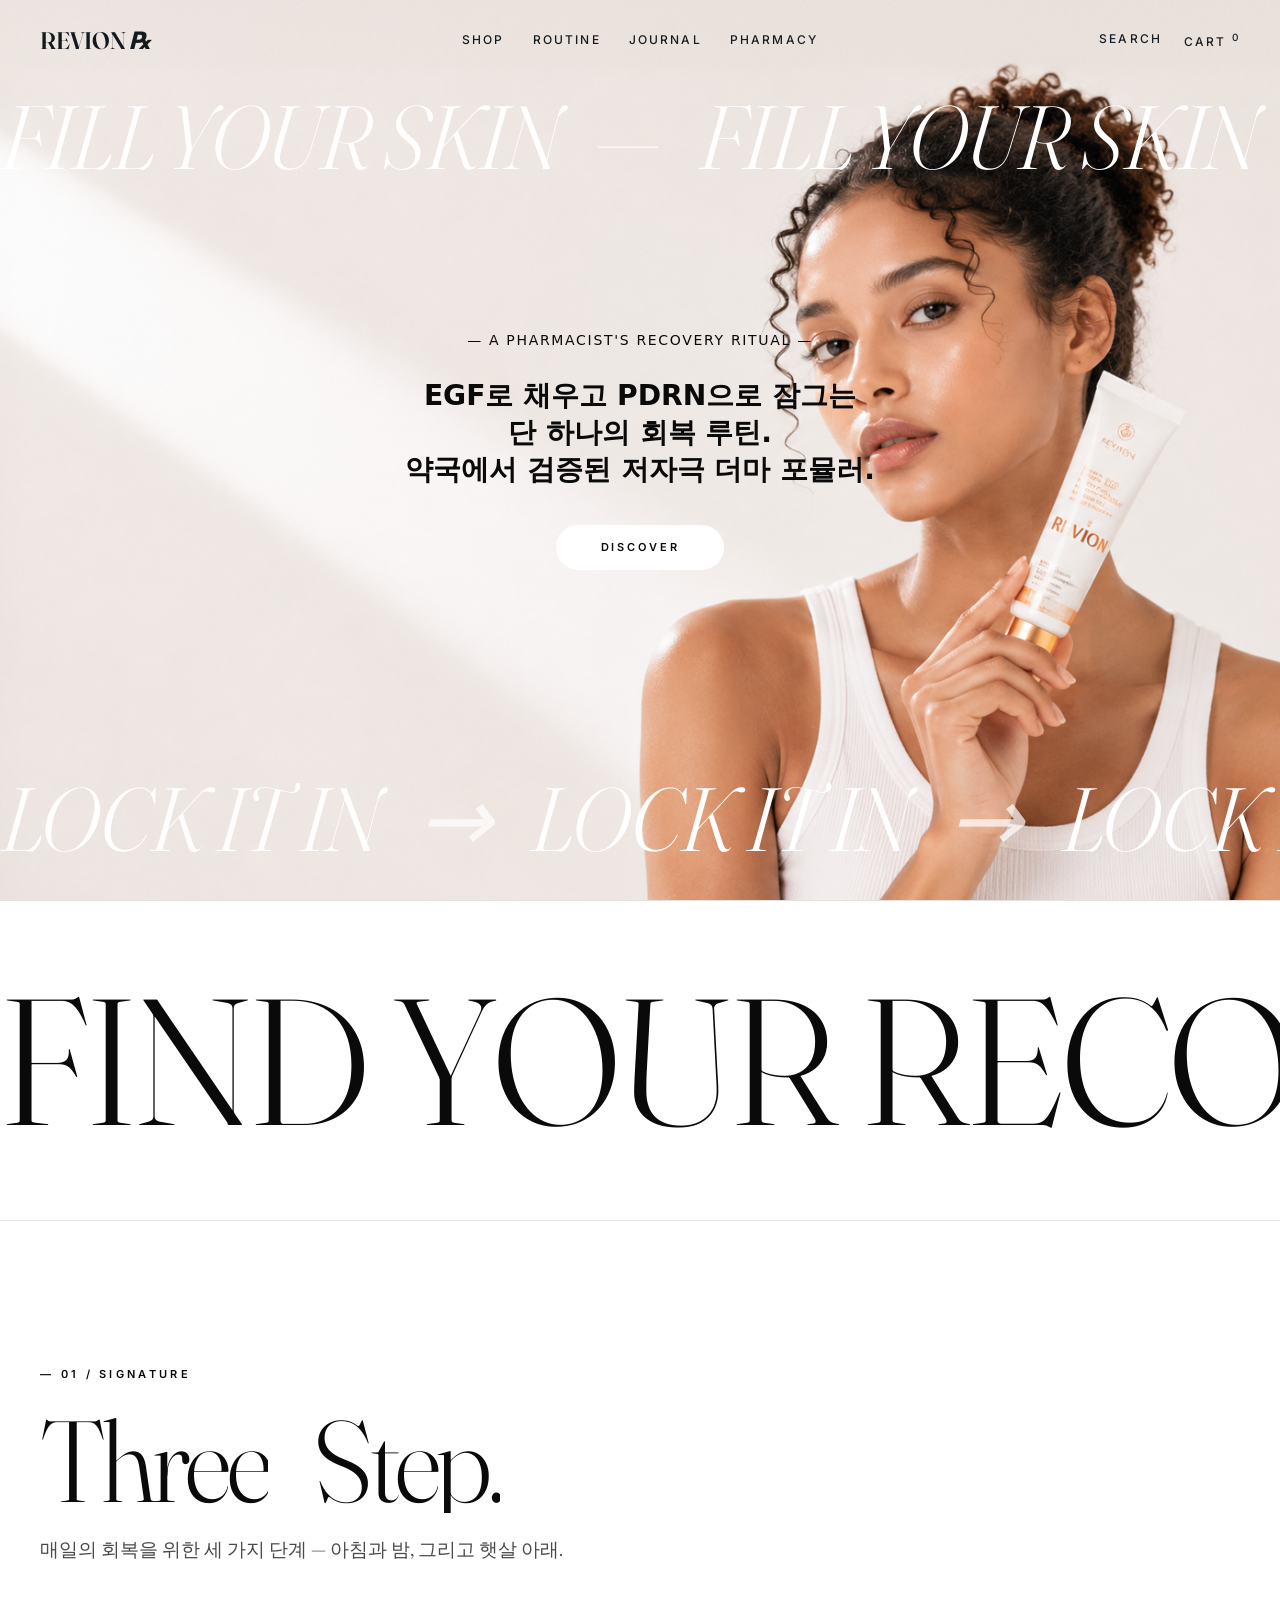
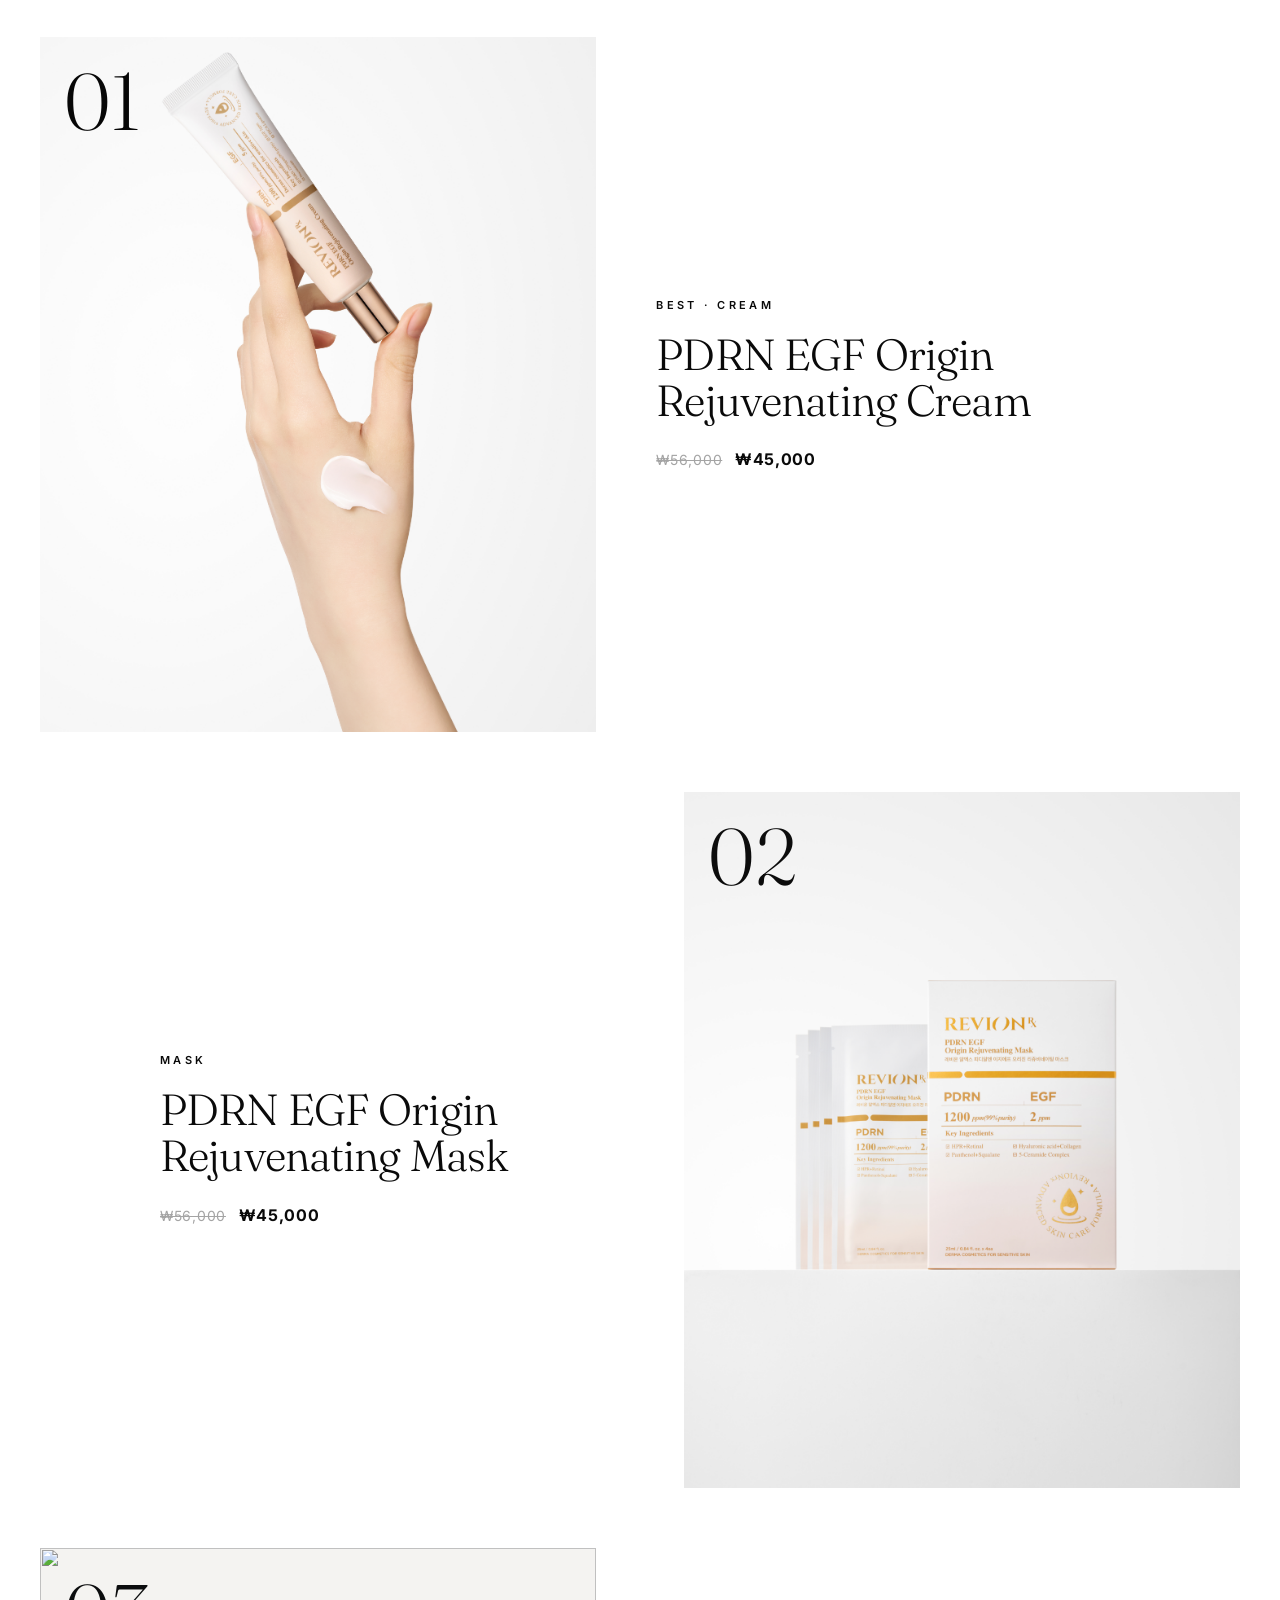
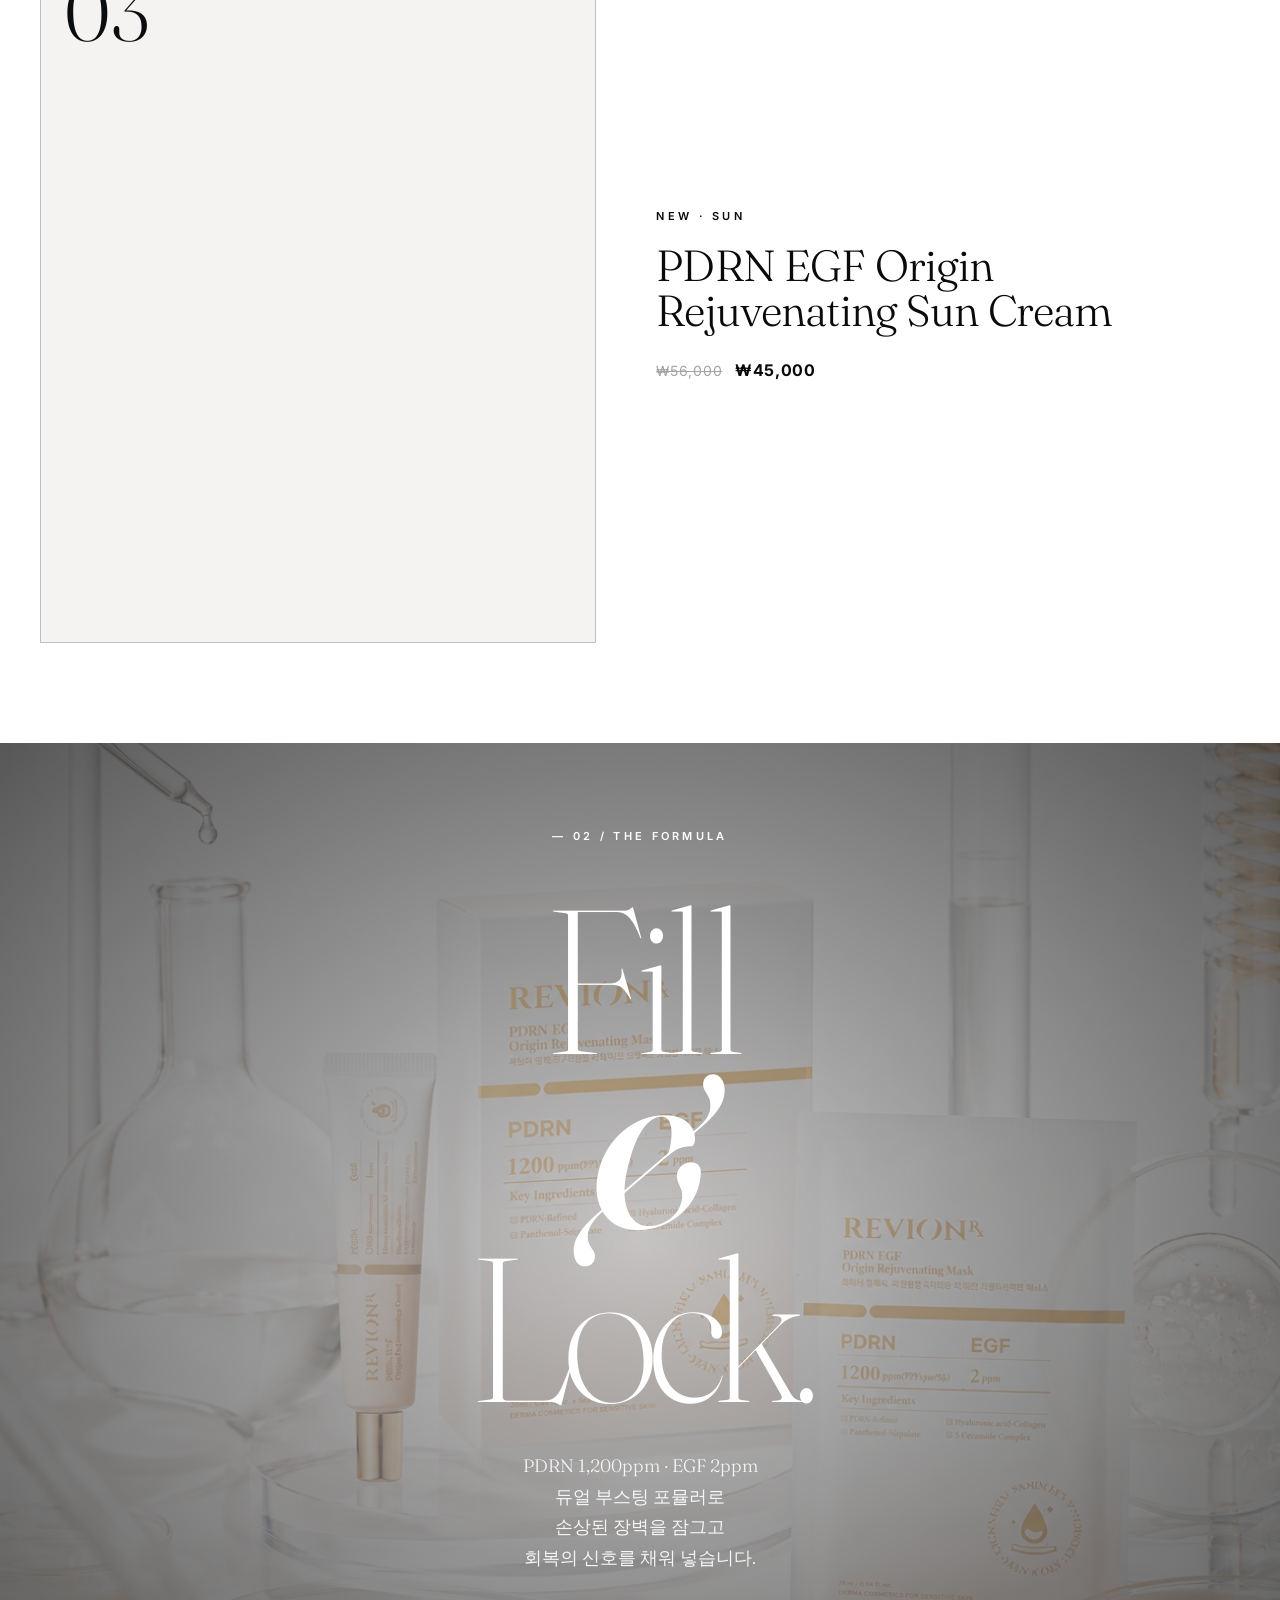
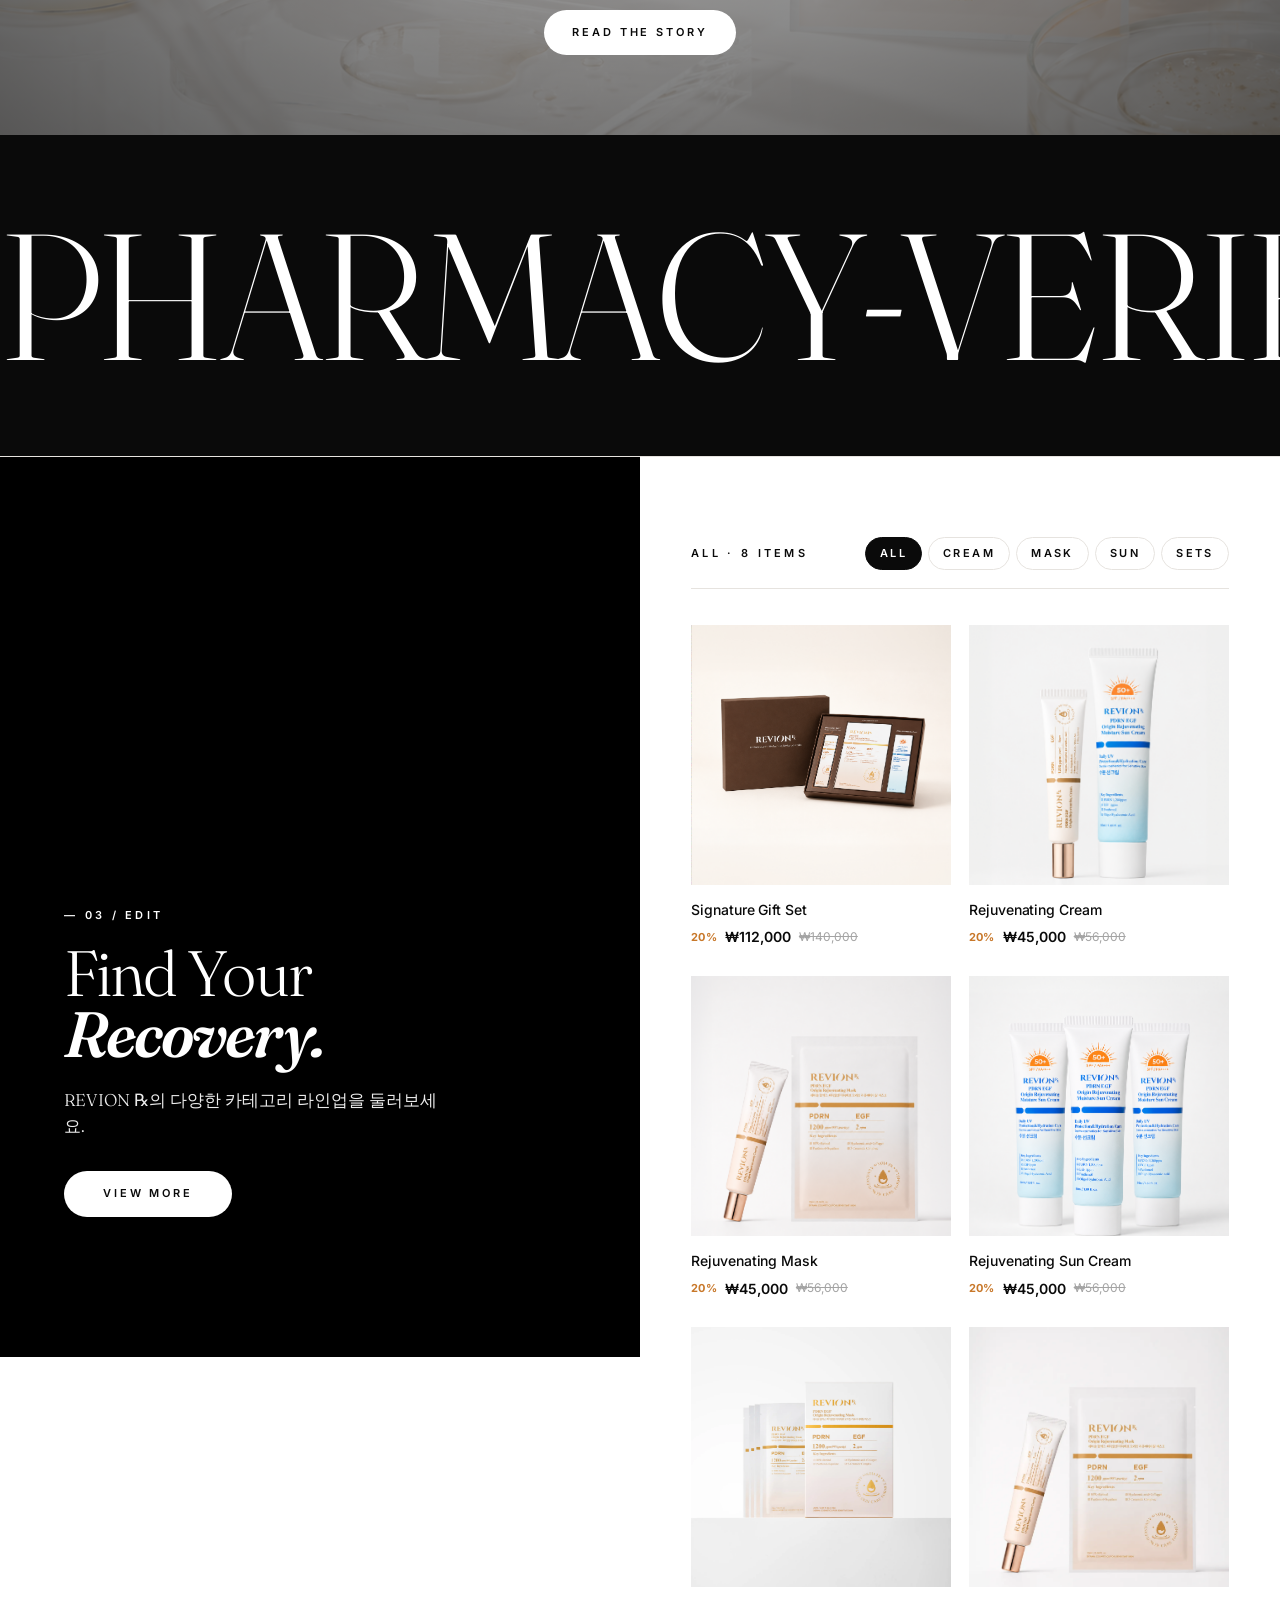
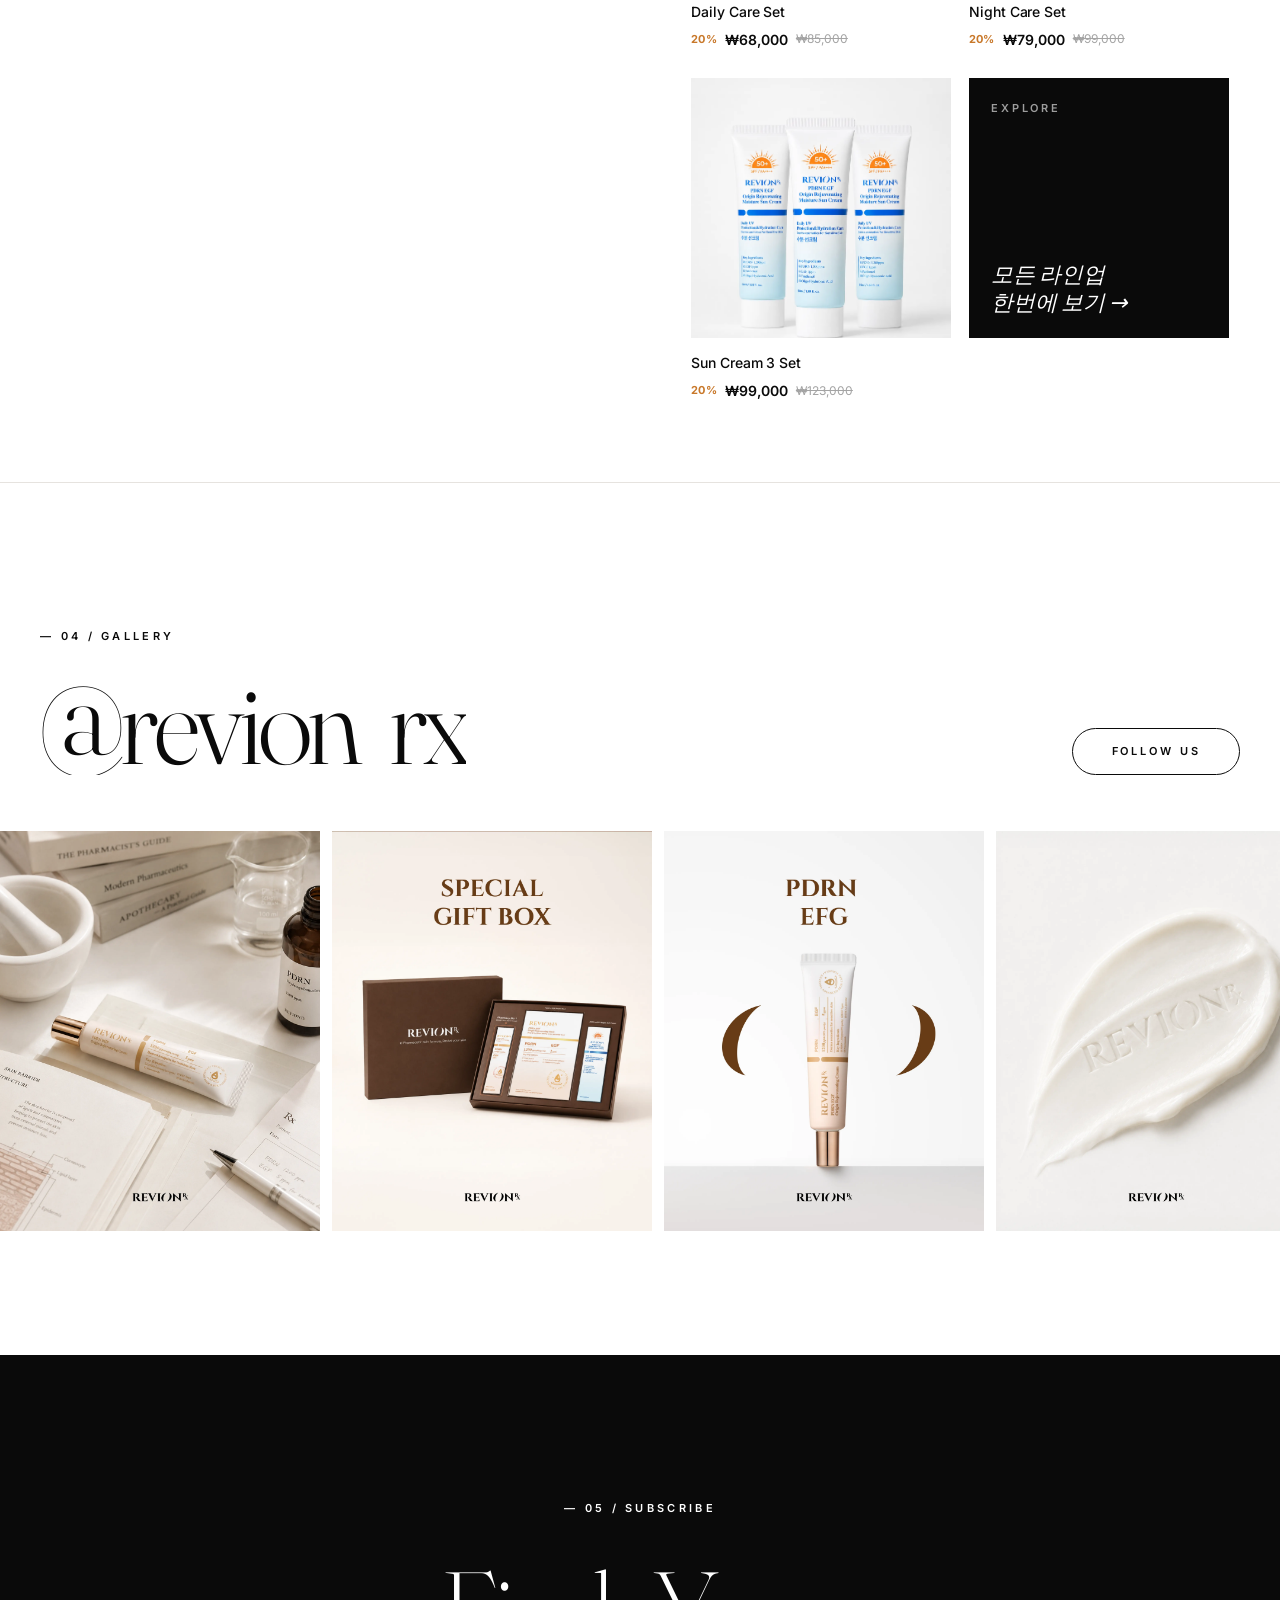
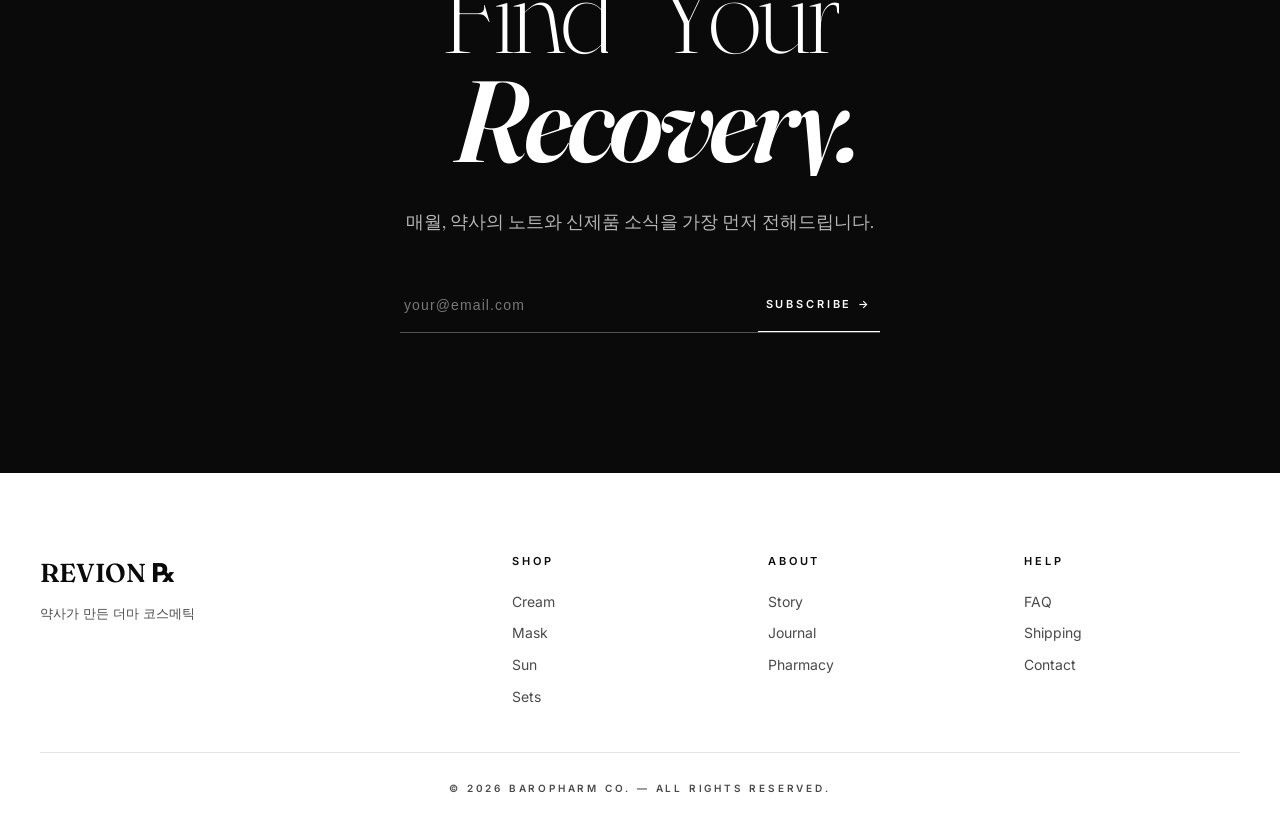
==== index.html @ d2ab9951 "Replace landing with cinematic REVION ℞ redesign Swap the previous flowlab-style index.html for the " ====
<!doctype html>
<html lang="ko">
<head>
<meta charset="utf-8" />
<meta name="viewport" content="width=device-width, initial-scale=1" />
<title>REVION ℞ — Find Your Recovery</title>
<link rel="preconnect" href="https://fonts.googleapis.com">
<link rel="preconnect" href="https://fonts.gstatic.com" crossorigin>
<link href="https://fonts.googleapis.com/css2?family=Fraunces:ital,opsz,wght@0,9..144,300;0,9..144,400;0,9..144,600;0,9..144,800;1,9..144,400&family=Inter:wght@300;400;500;600;700&display=swap" rel="stylesheet">
<link rel="stylesheet" href="styles.css">
</head>
<body>

<!-- ===== Header ===== -->
<header class="nav" data-reveal>
  <a href="#" class="brand">REVION <span class="brand__rx">℞</span></a>
  <nav class="nav__links">
    <a href="#">SHOP</a>
    <a href="#">ROUTINE</a>
    <a href="#">JOURNAL</a>
    <a href="#">PHARMACY</a>
  </nav>
  <div class="nav__util">
    <a href="#">SEARCH</a>
    <a href="#">CART <sup>0</sup></a>
  </div>
</header>

<!-- ===== HERO — full-bleed cinematic ===== -->
<section class="hero">
  <!-- top marquee -->
  <div class="marquee marquee--top" aria-hidden="true">
    <div class="marquee__track">
      <span>FILL YOUR SKIN</span><span class="dash">—</span>
      <span>FILL YOUR SKIN</span><span class="dash">—</span>
      <span>FILL YOUR SKIN</span><span class="dash">—</span>
      <span>FILL YOUR SKIN</span><span class="dash">—</span>
      <span>FILL YOUR SKIN</span><span class="dash">—</span>
      <span>FILL YOUR SKIN</span><span class="dash">—</span>
    </div>
  </div>

  <figure class="hero__bg">
    <img src="images/hero-main.webp" alt="">
    <div class="hero__veil"></div>
  </figure>

  <div class="hero__center" data-reveal>
    <p class="hero__eyebrow">— A PHARMACIST'S RECOVERY RITUAL —</p>
    <p class="hero__lede">
      EGF로 채우고 PDRN으로 잠그는<br>
      단 하나의 회복 루틴.<br>
      약국에서 검증된 저자극 더마 포뮬러.
    </p>
    <a href="#chapter1" class="pill">DISCOVER</a>
  </div>

  <!-- bottom marquee -->
  <div class="marquee marquee--bottom" aria-hidden="true">
    <div class="marquee__track marquee__track--reverse">
      <span>LOCK IT IN</span><span class="dash">→</span>
      <span>LOCK IT IN</span><span class="dash">→</span>
      <span>LOCK IT IN</span><span class="dash">→</span>
      <span>LOCK IT IN</span><span class="dash">→</span>
      <span>LOCK IT IN</span><span class="dash">→</span>
      <span>LOCK IT IN</span><span class="dash">→</span>
    </div>
  </div>
</section>

<!-- ===== Section divider — giant horizontal marquee ===== -->
<section class="divider">
  <div class="marquee__track marquee__track--huge">
    <span>FIND YOUR RECOVERY</span><span class="star">✦</span>
    <span>FIND YOUR RECOVERY</span><span class="star">✦</span>
    <span>FIND YOUR RECOVERY</span><span class="star">✦</span>
    <span>FIND YOUR RECOVERY</span><span class="star">✦</span>
  </div>
</section>

<!-- ===== CH.01 — Three-step cinematic ===== -->
<section class="chapter" id="chapter1">
  <header class="chapter__head" data-reveal>
    <span class="chapter__no">— 01 / SIGNATURE</span>
    <h2 class="chapter__title">
      <span class="word">Three</span>
      <span class="word">Step.</span>
    </h2>
    <p class="chapter__sub">매일의 회복을 위한 세 가지 단계 — 아침과 밤, 그리고 햇살 아래.</p>
  </header>

  <div class="steps">
    <article class="step" data-reveal>
      <div class="step__img">
        <img src="images/product-cream-1.webp" alt="">
        <span class="step__no">01</span>
      </div>
      <div class="step__meta">
        <span class="step__tag">BEST · CREAM</span>
        <h3>PDRN EGF Origin<br>Rejuvenating Cream</h3>
        <p class="step__price"><s>₩56,000</s> <b>₩45,000</b></p>
      </div>
    </article>

    <article class="step step--offset" data-reveal>
      <div class="step__img">
        <img src="images/product-mask-1.webp" alt="">
        <span class="step__no">02</span>
      </div>
      <div class="step__meta">
        <span class="step__tag">MASK</span>
        <h3>PDRN EGF Origin<br>Rejuvenating Mask</h3>
        <p class="step__price"><s>₩56,000</s> <b>₩45,000</b></p>
      </div>
    </article>

    <article class="step" data-reveal>
      <div class="step__img">
        <img src="images/product-suncream-1.webp" alt="">
        <span class="step__no">03</span>
      </div>
      <div class="step__meta">
        <span class="step__tag">NEW · SUN</span>
        <h3>PDRN EGF Origin<br>Rejuvenating Sun Cream</h3>
        <p class="step__price"><s>₩56,000</s> <b>₩45,000</b></p>
      </div>
    </article>
  </div>
</section>

<!-- ===== CH.02 — Pinned cinematic image with overlay copy ===== -->
<section class="cinema">
  <figure class="cinema__bg">
    <img src="images/cta-banner.webp" alt="">
    <div class="cinema__veil"></div>
  </figure>
  <div class="cinema__copy" data-reveal>
    <span class="chapter__no">— 02 / THE FORMULA</span>
    <h2 class="cinema__title">
      Fill<br>
      <em>&amp;</em><br>
      Lock<span class="dot">.</span>
    </h2>
    <p class="cinema__lede">
      PDRN 1,200ppm · EGF 2ppm<br>
      듀얼 부스팅 포뮬러로<br>
      손상된 장벽을 잠그고<br>
      회복의 신호를 채워 넣습니다.
    </p>
    <a href="#" class="pill pill--light">READ THE STORY</a>
  </div>
</section>

<!-- ===== Divider ===== -->
<section class="divider divider--alt">
  <div class="marquee__track marquee__track--huge marquee__track--reverse">
    <span>PHARMACY-VERIFIED</span><span class="star">✦</span>
    <span>PHARMACY-VERIFIED</span><span class="star">✦</span>
    <span>PHARMACY-VERIFIED</span><span class="star">✦</span>
    <span>PHARMACY-VERIFIED</span><span class="star">✦</span>
  </div>
</section>

<!-- ===== CH.03 — Sticky split: pinned media + scrolling feed ===== -->
<section class="split">
  <aside class="split__sticky">
    <div class="loop">
      <img class="loop__frame" src="images/split-hero.webp" alt="">
      <img class="loop__frame" src="images/split-hero.webp" alt="">
      <img class="loop__frame" src="images/split-hero.webp" alt="">
    </div>
    <div class="split__veil"></div>
    <div class="split__copy" data-reveal>
      <span class="chapter__no chapter__no--inv">— 03 / EDIT</span>
      <h2 class="split__title">
        Find Your<br>
        <em>Recovery.</em>
      </h2>
      <p class="split__sub">REVION ℞의 다양한 카테고리 라인업을 둘러보세요.</p>
      <a href="#" class="pill">VIEW MORE</a>
    </div>
  </aside>

  <div class="split__feed">
    <div class="split__feedhead" data-reveal>
      <span class="chapter__no">ALL · 8 ITEMS</span>
      <div class="split__chips">
        <button class="chip is-on">ALL</button>
        <button class="chip">CREAM</button>
        <button class="chip">MASK</button>
        <button class="chip">SUN</button>
        <button class="chip">SETS</button>
      </div>
    </div>

    <a href="#" class="fcard" data-reveal>
      <div class="fcard__img"><img src="images/giftset-main.webp" alt=""></div>
      <h3>Signature Gift Set</h3>
      <p><span class="badge">20%</span> <b>₩112,000</b> <s>₩140,000</s></p>
    </a>
    <a href="#" class="fcard" data-reveal>
      <div class="fcard__img"><img src="images/cream-flat.webp" alt=""></div>
      <h3>Rejuvenating Cream</h3>
      <p><span class="badge">20%</span> <b>₩45,000</b> <s>₩56,000</s></p>
    </a>
    <a href="#" class="fcard" data-reveal>
      <div class="fcard__img"><img src="images/mask-flat.webp" alt=""></div>
      <h3>Rejuvenating Mask</h3>
      <p><span class="badge">20%</span> <b>₩45,000</b> <s>₩56,000</s></p>
    </a>
    <a href="#" class="fcard" data-reveal>
      <div class="fcard__img"><img src="images/sun-flat.webp" alt=""></div>
      <h3>Rejuvenating Sun Cream</h3>
      <p><span class="badge">20%</span> <b>₩45,000</b> <s>₩56,000</s></p>
    </a>
    <a href="#" class="fcard" data-reveal>
      <div class="fcard__img"><img src="images/product-cream-2.webp" alt=""></div>
      <h3>Daily Care Set</h3>
      <p><span class="badge">20%</span> <b>₩68,000</b> <s>₩85,000</s></p>
    </a>
    <a href="#" class="fcard" data-reveal>
      <div class="fcard__img"><img src="images/product-mask-2.webp" alt=""></div>
      <h3>Night Care Set</h3>
      <p><span class="badge">20%</span> <b>₩79,000</b> <s>₩99,000</s></p>
    </a>
    <a href="#" class="fcard" data-reveal>
      <div class="fcard__img"><img src="images/product-suncream-2.webp" alt=""></div>
      <h3>Sun Cream 3 Set</h3>
      <p><span class="badge">20%</span> <b>₩99,000</b> <s>₩123,000</s></p>
    </a>
    <a href="#" class="fcard fcard--cta" data-reveal>
      <div class="fcard__poster">
        <span>EXPLORE</span>
        <h4>모든 라인업<br>한번에 보기 →</h4>
      </div>
    </a>
  </div>
</section>

<!-- ===== CH.04 — Horizontal-scroll gallery (Instagram) ===== -->
<section class="gallery">
  <header class="chapter__head chapter__head--row" data-reveal>
    <div>
      <span class="chapter__no">— 04 / GALLERY</span>
      <h2 class="chapter__title">
        <span class="word">@revion_rx</span>
      </h2>
    </div>
    <a href="#" class="pill pill--ghost">FOLLOW US</a>
  </header>

  <div class="hscroll">
    <a href="#"><img src="images/ig-1.webp" alt=""></a>
    <a href="#"><img src="images/ig-2.webp" alt=""></a>
    <a href="#"><img src="images/ig-3.webp" alt=""></a>
    <a href="#"><img src="images/ig-4.webp" alt=""></a>
    <a href="#"><img src="images/ig-5.webp" alt=""></a>
    <a href="#"><img src="images/ig-6.webp" alt=""></a>
    <a href="#"><img src="images/ig-7.webp" alt=""></a>
    <a href="#"><img src="images/ig-8.webp" alt=""></a>
  </div>
</section>

<!-- ===== Newsletter — black blade ===== -->
<section class="news">
  <div class="news__inner" data-reveal>
    <span class="chapter__no chapter__no--inv">— 05 / SUBSCRIBE</span>
    <h2 class="news__title">
      <span class="word">Find</span>
      <span class="word">Your</span>
      <span class="word"><em>Recovery.</em></span>
    </h2>
    <p class="news__sub">매월, 약사의 노트와 신제품 소식을 가장 먼저 전해드립니다.</p>
    <form>
      <input type="email" placeholder="your@email.com">
      <button>SUBSCRIBE →</button>
    </form>
  </div>
</section>

<!-- ===== Footer ===== -->
<footer class="foot">
  <div class="foot__cols">
    <div>
      <p class="foot__brand">REVION ℞</p>
      <p class="foot__tag">약사가 만든 더마 코스메틱</p>
    </div>
    <div>
      <p class="foot__head">SHOP</p>
      <a href="#">Cream</a><a href="#">Mask</a><a href="#">Sun</a><a href="#">Sets</a>
    </div>
    <div>
      <p class="foot__head">ABOUT</p>
      <a href="#">Story</a><a href="#">Journal</a><a href="#">Pharmacy</a>
    </div>
    <div>
      <p class="foot__head">HELP</p>
      <a href="#">FAQ</a><a href="#">Shipping</a><a href="#">Contact</a>
    </div>
  </div>
  <p class="foot__copy">© 2026 BAROPHARM CO. — ALL RIGHTS RESERVED.</p>
</footer>

<script>
  // ----- Scroll reveal -----
  const io = new IntersectionObserver((entries) => {
    for (const e of entries) {
      if (e.isIntersecting) {
        e.target.classList.add('is-in');
        io.unobserve(e.target);
      }
    }
  }, { threshold: 0.12, rootMargin: '0px 0px -60px 0px' });
  document.querySelectorAll('[data-reveal]').forEach(el => io.observe(el));

  // ----- Filter (visual only) -----
  document.querySelectorAll('.filter__btn').forEach(b => {
    b.addEventListener('click', () => {
      document.querySelectorAll('.filter__btn').forEach(x => x.classList.remove('is-on'));
      b.classList.add('is-on');
    });
  });

  // ----- Header scroll state -----
  const nav = document.querySelector('.nav');
  let lastY = 0;
  window.addEventListener('scroll', () => {
    const y = window.scrollY;
    nav.classList.toggle('is-shrunk', y > 60);
    lastY = y;
  }, { passive: true });
</script>

</body>
</html>
---- styles.css ----
/* ============================================================
   REVION ℞ — Cinematic B&W (flowlab-inspired)
   ============================================================ */

@import url("https://cdn.jsdelivr.net/gh/orioncactus/pretendard@v1.3.9/dist/web/variable/pretendardvariable.css");

:root {
  --bg: #ffffff;
  --bg-2: #f4f3f1;
  --ink: #0a0a0a;
  --ink-2: #4a4a4a;
  --rule: #e6e3df;
  --inv: #ffffff;
  /* English: Fraunces serif → Korean fallback: Pretendard */
  --serif: "Fraunces", "Pretendard Variable", "Pretendard", -apple-system, BlinkMacSystemFont, system-ui, "Apple SD Gothic Neo", "Malgun Gothic", sans-serif;
  /* English: Inter → Korean fallback: Pretendard */
  --sans: "Inter", "Pretendard Variable", "Pretendard", -apple-system, BlinkMacSystemFont, system-ui, "Apple SD Gothic Neo", "Malgun Gothic", sans-serif;
}

* { box-sizing: border-box; margin: 0; padding: 0; }
html, body { background: var(--bg); color: var(--ink); }
body {
  font-family: var(--sans);
  font-size: 15px;
  line-height: 1.55;
  -webkit-font-smoothing: antialiased;
  text-rendering: optimizeLegibility;
  overflow-x: hidden;
}
a { color: inherit; text-decoration: none; }
img { display: block; max-width: 100%; }
em { font-style: italic; }
button { font: inherit; cursor: pointer; border: none; background: none; color: inherit; }

/* ----- Reveal ----- */
[data-reveal] {
  opacity: 0;
  transform: translateY(28px);
  transition: opacity 1s cubic-bezier(.16,.84,.3,1), transform 1s cubic-bezier(.16,.84,.3,1);
}
[data-reveal].is-in {
  opacity: 1;
  transform: translateY(0);
}

/* ===== Header ===== */
.nav {
  position: fixed;
  top: 0; left: 0; right: 0;
  z-index: 100;
  display: grid;
  grid-template-columns: 1fr auto 1fr;
  align-items: center;
  padding: 22px 40px;
  color: var(--inv);
  mix-blend-mode: difference;
  transition: padding .3s ease;
}
.nav.is-shrunk { padding: 14px 40px; }
.brand {
  font-family: var(--serif);
  font-weight: 600;
  font-size: 24px;
  letter-spacing: -0.01em;
  font-variation-settings: "opsz" 144;
  justify-self: start;
}
.brand__rx { font-style: italic; }
.nav__links {
  display: flex; gap: 28px; justify-self: center;
  font-size: 12px; letter-spacing: 0.18em; font-weight: 500;
}
.nav__util {
  display: flex; gap: 22px; justify-self: end;
  font-size: 12px; letter-spacing: 0.18em; font-weight: 500;
}

/* ===== HERO ===== */
.hero {
  position: relative;
  height: 100vh;
  min-height: 720px;
  overflow: hidden;
  color: var(--inv);
  background: #000;
}
.hero__bg {
  position: absolute; inset: 0;
}
.hero__bg img {
  width: 100%; height: 100%;
  object-fit: cover;
  transform: scale(1.05);
  animation: kenburns 24s ease-in-out infinite alternate;
}
@keyframes kenburns {
  from { transform: scale(1.05) translate(0, 0); }
  to   { transform: scale(1.12) translate(-2%, -1%); }
}
.hero__veil { display: none; }

.hero__center {
  position: absolute;
  inset: 0;
  display: flex;
  flex-direction: column;
  align-items: center;
  justify-content: center;
  text-align: center;
  padding: 0 24px;
}
.hero__eyebrow {
  font-family: "Pretendard Variable", "Pretendard", -apple-system, system-ui, sans-serif;
  font-weight: 400;
  font-size: 14px;
  letter-spacing: 0.12em;
  color: var(--ink);
  margin-bottom: 26px;
  opacity: 1;
}
.hero__lede {
  font-family: "Pretendard Variable", "Pretendard", -apple-system, system-ui, sans-serif;
  font-weight: 700;
  font-size: clamp(22px, 2.2vw, 32px);
  line-height: 1.31;
  letter-spacing: 0;
  color: var(--ink);
  max-width: 640px;
  margin-bottom: 36px;
}

/* ===== Marquee ===== */
.marquee {
  position: absolute;
  left: 0; right: 0;
  z-index: 3;
  overflow: hidden;
  pointer-events: none;
  color: var(--inv);
}
.marquee--top { top: 92px; }
.marquee--bottom { bottom: 36px; }

.marquee__track {
  display: flex;
  gap: 2.5rem;
  white-space: nowrap;
  font-family: var(--serif);
  font-weight: 300;
  font-style: italic;
  font-size: clamp(46px, 7vw, 110px);
  letter-spacing: -0.02em;
  line-height: 1;
  animation: slide 32s linear infinite;
  will-change: transform;
}
.marquee__track--reverse { animation: slide-rev 32s linear infinite; }
.marquee__track--huge {
  font-size: clamp(80px, 14vw, 220px);
  font-style: normal;
  font-weight: 300;
  animation-duration: 50s;
}
@keyframes slide {
  from { transform: translateX(0); }
  to   { transform: translateX(-50%); }
}
@keyframes slide-rev {
  from { transform: translateX(-50%); }
  to   { transform: translateX(0); }
}
.marquee__track .dash, .marquee__track .star { opacity: 0.7; }
.marquee__track .star { font-style: normal; }

/* ===== Pill button ===== */
.pill {
  display: inline-flex;
  align-items: center;
  justify-content: center;
  min-width: 168px;
  padding: 14px 28px;
  border-radius: 999px;
  background: var(--inv);
  color: var(--ink);
  font-size: 11px;
  letter-spacing: 0.26em;
  font-weight: 600;
  transition: background .25s, color .25s, transform .25s;
}
.pill:hover { background: var(--ink); color: var(--inv); transform: translateY(-2px); }
.pill--light { background: var(--inv); color: var(--ink); }
.pill--ghost {
  background: transparent;
  border: 1px solid var(--ink);
  color: var(--ink);
}
.pill--ghost:hover { background: var(--ink); color: var(--inv); }

/* ===== Divider marquee strip ===== */
.divider {
  background: var(--bg);
  padding: 70px 0;
  overflow: hidden;
  border-top: 1px solid var(--rule);
  border-bottom: 1px solid var(--rule);
}
.divider .marquee__track {
  font-family: var(--serif);
  color: var(--ink);
}
.divider--alt {
  background: var(--ink);
  color: var(--inv);
  border-color: var(--ink);
}
.divider--alt .marquee__track { color: var(--inv); }

/* ===== Chapter ===== */
.chapter {
  padding: 140px 40px 100px;
  max-width: 1440px;
  margin: 0 auto;
}
.chapter--center { text-align: center; }
.chapter__head { margin-bottom: 72px; max-width: 760px; }
.chapter__head--row {
  display: flex;
  justify-content: space-between;
  align-items: flex-end;
  max-width: none;
  margin: 0 0 56px;
}
.chapter__no {
  display: inline-block;
  font-size: 11px;
  letter-spacing: 0.3em;
  font-weight: 600;
  margin-bottom: 24px;
}
.chapter__no--inv { color: var(--inv); }
.chapter__title {
  font-family: var(--serif);
  font-weight: 300;
  font-size: clamp(64px, 9vw, 140px);
  line-height: 0.92;
  letter-spacing: -0.04em;
}
.chapter__title--center { margin-left: auto; margin-right: auto; }
.chapter__title em { font-weight: 600; font-style: italic; }

/* Word reveal */
.chapter__title .word,
.cinema__title .word,
.news__title .word {
  display: inline-block;
  overflow: hidden;
  vertical-align: top;
}
.chapter__title .word + .word,
.news__title .word + .word { margin-left: 0.25em; }

[data-reveal] .chapter__title .word,
[data-reveal] .news__title .word,
[data-reveal] .cinema__title .word {
  transform: translateY(110%);
  transition: transform 1.1s cubic-bezier(.2,.9,.2,1);
}
[data-reveal].is-in .chapter__title .word,
[data-reveal].is-in .news__title .word,
[data-reveal].is-in .cinema__title .word {
  transform: translateY(0);
}
[data-reveal].is-in .chapter__title .word:nth-child(2),
[data-reveal].is-in .news__title .word:nth-child(2),
[data-reveal].is-in .cinema__title .word:nth-child(2) { transition-delay: 0.1s; }
[data-reveal].is-in .chapter__title .word:nth-child(3),
[data-reveal].is-in .news__title .word:nth-child(3),
[data-reveal].is-in .cinema__title .word:nth-child(3) { transition-delay: 0.2s; }

.chapter__sub {
  font-family: var(--serif);
  font-size: 19px;
  font-weight: 300;
  color: var(--ink-2);
  margin-top: 22px;
  max-width: 50ch;
}
.chapter--center .chapter__sub { margin-left: auto; margin-right: auto; }

/* ===== Steps (offset layout) ===== */
.steps { display: flex; flex-direction: column; gap: 60px; }
.step {
  display: grid;
  grid-template-columns: 1.2fr 1fr;
  gap: 60px;
  align-items: center;
  max-width: 1080px;
}
.step--offset { margin-left: auto; grid-template-columns: 1fr 1.2fr; }
.step--offset .step__meta { order: -1; padding-right: 40px; }
.step__img {
  position: relative;
  aspect-ratio: 4/5;
  overflow: hidden;
  background: var(--bg-2);
}
.step__img img {
  width: 100%; height: 100%;
  object-fit: cover;
  transition: transform 1.4s cubic-bezier(.2,.9,.2,1);
}
.step:hover .step__img img { transform: scale(1.04); }
.step__no {
  position: absolute;
  top: 24px; left: 24px;
  font-family: var(--serif);
  font-weight: 300;
  font-size: 80px;
  line-height: 1;
  color: var(--inv);
  mix-blend-mode: difference;
  pointer-events: none;
}
.step__tag {
  font-size: 11px;
  letter-spacing: 0.3em;
  font-weight: 600;
  display: block;
  margin-bottom: 18px;
}
.step__meta h3 {
  font-family: var(--serif);
  font-weight: 300;
  font-size: clamp(32px, 3.4vw, 48px);
  line-height: 1.05;
  letter-spacing: -0.02em;
  margin-bottom: 24px;
}
.step__price { font-size: 14px; letter-spacing: 0.05em; }
.step__price s { color: var(--ink-2); margin-right: 8px; opacity: 0.5; }
.step__price b { font-size: 16px; }

/* ===== Cinema section ===== */
.cinema {
  position: relative;
  min-height: 100vh;
  display: flex;
  align-items: center;
  justify-content: center;
  color: var(--inv);
  overflow: hidden;
}
.cinema__bg { position: absolute; inset: 0; }
.cinema__bg img {
  width: 100%; height: 100%;
  object-fit: cover;
  opacity: 0.4;
  transform: scale(1.05);
  animation: kenburns 30s ease-in-out infinite alternate;
}
.cinema__veil {
  position: absolute; inset: 0;
  background: radial-gradient(ellipse at center, rgba(0,0,0,0.2), rgba(0,0,0,0.65));
}
.cinema__copy {
  position: relative;
  z-index: 2;
  text-align: center;
  padding: 80px 24px;
}
.cinema__copy .chapter__no { color: var(--inv); }
.cinema__title {
  font-family: var(--serif);
  font-weight: 200;
  font-size: clamp(96px, 16vw, 220px);
  line-height: 0.85;
  letter-spacing: -0.05em;
  margin: 24px 0 36px;
}
.cinema__title em {
  font-weight: 600;
  font-style: italic;
  display: inline-block;
}
.cinema__title .dot { font-style: normal; }
.cinema__lede {
  font-family: var(--serif);
  font-weight: 300;
  font-size: 18px;
  line-height: 1.7;
  max-width: 480px;
  margin: 0 auto 36px;
  opacity: 0.9;
}

/* ===== Filter pills ===== */
.filter {
  display: flex;
  justify-content: center;
  gap: 8px;
  flex-wrap: wrap;
  margin: 0 0 56px;
}
.filter__btn {
  padding: 10px 20px;
  border-radius: 999px;
  border: 1px solid var(--rule);
  font-size: 11px;
  letter-spacing: 0.22em;
  font-weight: 600;
  transition: background .25s, color .25s, border-color .25s;
}
.filter__btn:hover { border-color: var(--ink); }
.filter__btn.is-on { background: var(--ink); color: var(--inv); border-color: var(--ink); }

/* ===== Grid 4 ===== */
.grid4 {
  display: grid;
  grid-template-columns: repeat(4, 1fr);
  gap: 28px;
  text-align: left;
}
.prod { display: block; }
.prod__img {
  aspect-ratio: 4/5;
  background: var(--bg-2);
  overflow: hidden;
  margin-bottom: 16px;
}
.prod__img img {
  width: 100%; height: 100%;
  object-fit: cover;
  transition: transform 1.4s cubic-bezier(.2,.9,.2,1), filter .5s;
  filter: grayscale(0.2);
}
.prod:hover .prod__img img { transform: scale(1.05); filter: grayscale(0); }
.prod__tag {
  display: block;
  font-size: 10px;
  letter-spacing: 0.28em;
  font-weight: 600;
  margin-bottom: 8px;
  color: var(--ink-2);
}
.prod h3 {
  font-family: var(--serif);
  font-weight: 300;
  font-size: 22px;
  letter-spacing: -0.01em;
  line-height: 1.2;
  margin-bottom: 8px;
}
.prod p { font-size: 13px; }
.prod p s { color: var(--ink-2); opacity: 0.5; margin-right: 6px; }
.prod p b { font-size: 14px; }

.more { text-align: center; margin-top: 56px; }

/* ===== Sticky split (pinned media + scrolling feed) ===== */
.split {
  display: grid;
  grid-template-columns: 1fr 1fr;
  background: var(--bg);
  border-top: 1px solid var(--rule);
  border-bottom: 1px solid var(--rule);
}
.split__sticky {
  position: sticky;
  top: 0;
  align-self: start;
  height: 100vh;
  overflow: hidden;
  color: var(--inv);
  background: #000;
}
.loop {
  position: absolute;
  inset: 0;
}
.loop__frame {
  position: absolute;
  inset: 0;
  width: 100%;
  height: 100%;
  object-fit: cover;
  opacity: 0;
  animation: loop-cycle 18s infinite, loop-zoom 18s infinite;
  will-change: opacity, transform;
}
.loop__frame:nth-child(1) { animation-delay: 0s, 0s; }
.loop__frame:nth-child(2) { animation-delay: -12s, -12s; }
.loop__frame:nth-child(3) { animation-delay: -6s, -6s; }
@keyframes loop-cycle {
  0%   { opacity: 0; }
  5%, 30% { opacity: 1; }
  38%, 100% { opacity: 0; }
}
@keyframes loop-zoom {
  0%   { transform: scale(1.04); }
  38%  { transform: scale(1.18); }
  100% { transform: scale(1.18); }
}
.split__veil {
  position: absolute;
  inset: 0;
  background:
    radial-gradient(ellipse at 30% 50%, rgba(0,0,0,0) 0%, rgba(0,0,0,0.55) 100%),
    linear-gradient(to right, rgba(0,0,0,0.55), rgba(0,0,0,0.1) 60%);
  pointer-events: none;
}
.split__copy {
  position: absolute;
  left: 0;
  right: 0;
  top: 50%;
  transform: translateY(-50%);
  padding: 0 clamp(28px, 5vw, 72px);
  z-index: 2;
}
.split__copy .chapter__no { display: block; margin-bottom: 18px; }
.split__title {
  font-family: var(--serif);
  font-weight: 300;
  font-size: clamp(48px, 5vw, 84px);
  line-height: 0.96;
  letter-spacing: -0.03em;
  margin-bottom: 22px;
}
.split__title em { font-weight: 600; font-style: italic; }
.split__sub {
  font-family: var(--serif);
  font-weight: 300;
  font-size: 17px;
  line-height: 1.55;
  margin-bottom: 32px;
  max-width: 34ch;
  opacity: 0.92;
}

.split__feed {
  display: grid;
  grid-template-columns: repeat(2, 1fr);
  gap: 28px 18px;
  padding: 80px clamp(22px, 4vw, 56px);
  align-content: start;
}
.split__feedhead {
  grid-column: 1 / -1;
  display: flex;
  justify-content: space-between;
  align-items: center;
  flex-wrap: wrap;
  gap: 16px;
  margin-bottom: 8px;
  padding-bottom: 18px;
  border-bottom: 1px solid var(--rule);
}
.split__feedhead .chapter__no { margin: 0; }
.split__chips {
  display: flex;
  gap: 6px;
  flex-wrap: wrap;
}
.chip {
  padding: 7px 14px;
  border-radius: 999px;
  border: 1px solid var(--rule);
  font-size: 11px;
  letter-spacing: 0.22em;
  font-weight: 600;
  background: transparent;
  color: var(--ink);
  transition: background .2s, color .2s, border-color .2s;
}
.chip:hover { border-color: var(--ink); }
.chip.is-on { background: var(--ink); color: var(--inv); border-color: var(--ink); }

.fcard {
  display: block;
}
.fcard__img {
  aspect-ratio: 1/1;
  background: var(--bg-2);
  overflow: hidden;
  margin-bottom: 14px;
}
.fcard__img img {
  width: 100%;
  height: 100%;
  object-fit: cover;
  transition: transform 1s cubic-bezier(.2,.9,.2,1);
}
.fcard:hover .fcard__img img { transform: scale(1.05); }
.fcard h3 {
  font-size: 14px;
  font-weight: 500;
  letter-spacing: -0.005em;
  margin-bottom: 6px;
}
.fcard p {
  display: flex;
  align-items: center;
  gap: 8px;
  font-size: 13px;
}
.fcard .badge {
  font-size: 11px;
  font-weight: 700;
  color: #c8782a;
  letter-spacing: 0.02em;
}
.fcard p b { font-size: 14px; font-weight: 600; }
.fcard p s { color: var(--ink-2); opacity: 0.5; font-size: 12px; }

.fcard--cta .fcard__poster {
  aspect-ratio: 1/1;
  background: var(--ink);
  color: var(--inv);
  display: flex;
  flex-direction: column;
  justify-content: space-between;
  padding: 22px;
  margin-bottom: 14px;
  transition: background .3s;
}
.fcard--cta:hover .fcard__poster { background: #1a1a1a; }
.fcard--cta .fcard__poster span {
  font-size: 11px;
  letter-spacing: 0.26em;
  font-weight: 600;
  opacity: 0.6;
}
.fcard--cta h4 {
  font-family: var(--serif);
  font-weight: 300;
  font-style: italic;
  font-size: 22px;
  line-height: 1.25;
}

/* ===== Gallery horizontal scroll ===== */
.gallery {
  padding: 140px 40px 100px;
  max-width: 1440px;
  margin: 0 auto;
}
.hscroll {
  display: flex;
  gap: 12px;
  overflow-x: auto;
  scroll-snap-type: x mandatory;
  margin: 0 -40px;
  padding: 0 40px 24px;
  scrollbar-width: thin;
  scrollbar-color: var(--ink) transparent;
}
.hscroll::-webkit-scrollbar { height: 4px; }
.hscroll::-webkit-scrollbar-thumb { background: var(--ink); }
.hscroll a {
  flex: 0 0 320px;
  aspect-ratio: 4/5;
  overflow: hidden;
  background: var(--bg-2);
  scroll-snap-align: start;
}
.hscroll img {
  width: 100%; height: 100%;
  object-fit: cover;
  transition: transform .8s cubic-bezier(.2,.9,.2,1);
}
.hscroll a:hover img { transform: scale(1.06); }

/* ===== News ===== */
.news {
  background: var(--ink);
  color: var(--inv);
  padding: 140px 40px;
  text-align: center;
}
.news__inner { max-width: 720px; margin: 0 auto; }
.news__title {
  font-family: var(--serif);
  font-weight: 200;
  font-size: clamp(64px, 9vw, 140px);
  line-height: 0.95;
  letter-spacing: -0.04em;
  margin: 16px 0 32px;
}
.news__title em { font-weight: 600; font-style: italic; }
.news__sub {
  font-family: var(--serif);
  font-size: 18px;
  font-weight: 300;
  opacity: 0.7;
  margin-bottom: 42px;
}
.news form {
  display: flex;
  border-bottom: 1px solid rgba(255,255,255,0.3);
  max-width: 480px;
  margin: 0 auto;
}
.news input {
  flex: 1;
  padding: 18px 4px;
  background: transparent;
  border: none;
  color: var(--inv);
  font-size: 14px;
  letter-spacing: 0.08em;
  outline: none;
}
.news input::placeholder { color: rgba(255,255,255,0.45); }
.news button {
  padding: 18px 8px;
  font-size: 11px;
  letter-spacing: 0.26em;
  font-weight: 600;
  border-bottom: 1px solid var(--inv);
}
.news button:hover { color: var(--ink); background: var(--inv); border-radius: 999px 999px 0 0; }

/* ===== Footer ===== */
.foot { padding: 80px 40px 36px; background: var(--bg); }
.foot__cols {
  display: grid;
  grid-template-columns: 2fr 1fr 1fr 1fr;
  gap: 40px;
  padding-bottom: 40px;
  border-bottom: 1px solid var(--rule);
}
.foot__brand {
  font-family: var(--serif);
  font-weight: 600;
  font-size: 26px;
  margin-bottom: 10px;
}
.foot__tag { font-size: 13px; color: var(--ink-2); }
.foot__head {
  font-size: 11px;
  letter-spacing: 0.26em;
  font-weight: 600;
  margin-bottom: 16px;
}
.foot__cols a {
  display: block;
  font-size: 14px;
  padding: 5px 0;
  color: var(--ink-2);
  transition: color .2s;
}
.foot__cols a:hover { color: var(--ink); }
.foot__copy {
  text-align: center;
  font-size: 10px;
  letter-spacing: 0.28em;
  font-weight: 600;
  padding-top: 28px;
  color: var(--ink-2);
}

/* ===== Responsive ===== */
@media (max-width: 1000px) {
  .nav { padding: 16px 22px; grid-template-columns: 1fr 1fr; }
  .nav__links { display: none; }
  .nav.is-shrunk { padding: 12px 22px; }
  .hero { min-height: 600px; }
  .marquee--top { top: 78px; }
  .chapter { padding: 80px 22px 60px; }
  .chapter__head { margin-bottom: 48px; }
  .chapter__head--row { flex-direction: column; align-items: flex-start; gap: 18px; }
  .step, .step--offset { grid-template-columns: 1fr; gap: 28px; margin: 0; }
  .step--offset .step__meta { order: 0; padding-right: 0; }
  .grid4 { grid-template-columns: repeat(2, 1fr); gap: 18px; }
  .gallery { padding: 80px 22px 60px; }
  .hscroll { margin: 0 -22px; padding-left: 22px; padding-right: 22px; }
  .hscroll a { flex-basis: 75%; }
  .cinema__copy { padding: 60px 22px; }
  .news { padding: 100px 22px; }
  .foot { padding: 60px 22px 28px; }
  .foot__cols { grid-template-columns: 1fr 1fr; }
  .step__no { font-size: 56px; top: 16px; left: 16px; }
  .split { grid-template-columns: 1fr; }
  .split__sticky { position: relative; height: 70vh; }
  .split__feed { padding: 40px 22px 60px; gap: 22px 14px; }
  .split__feedhead { flex-direction: column; align-items: flex-start; }
}
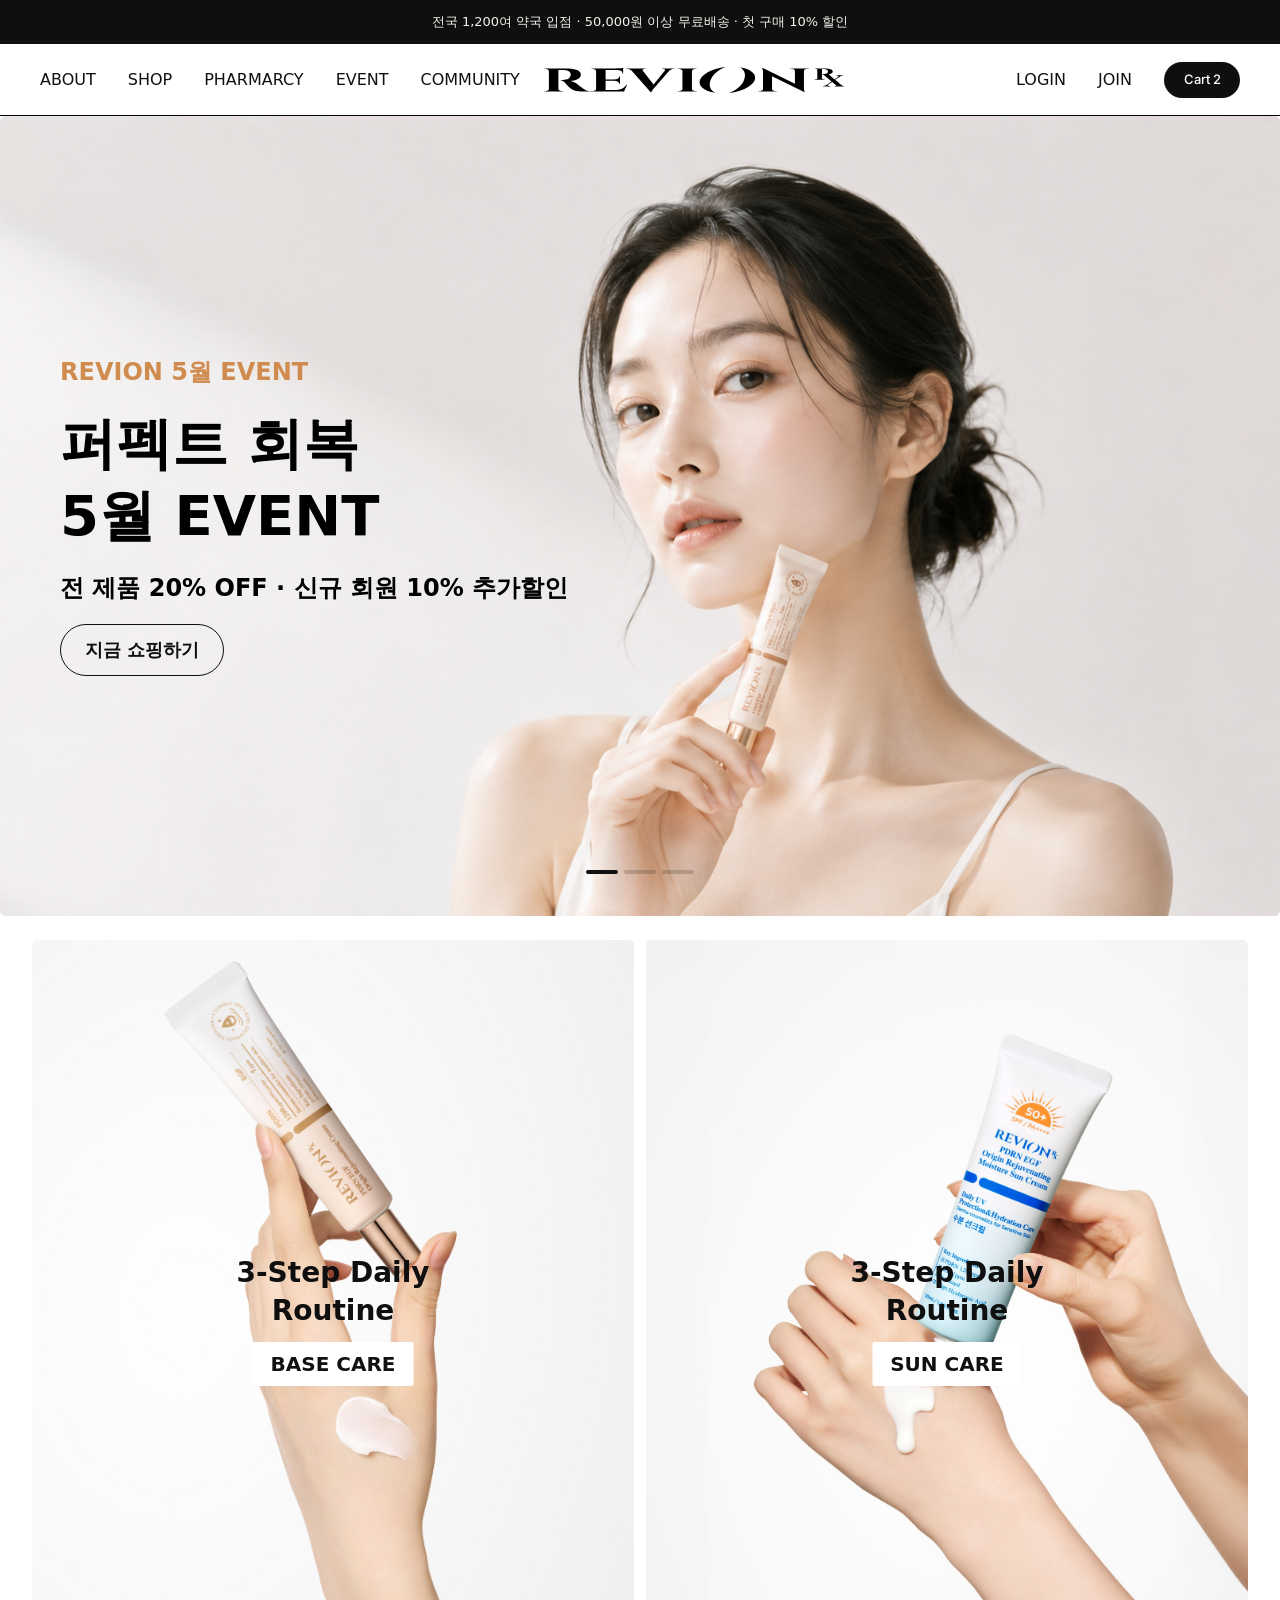
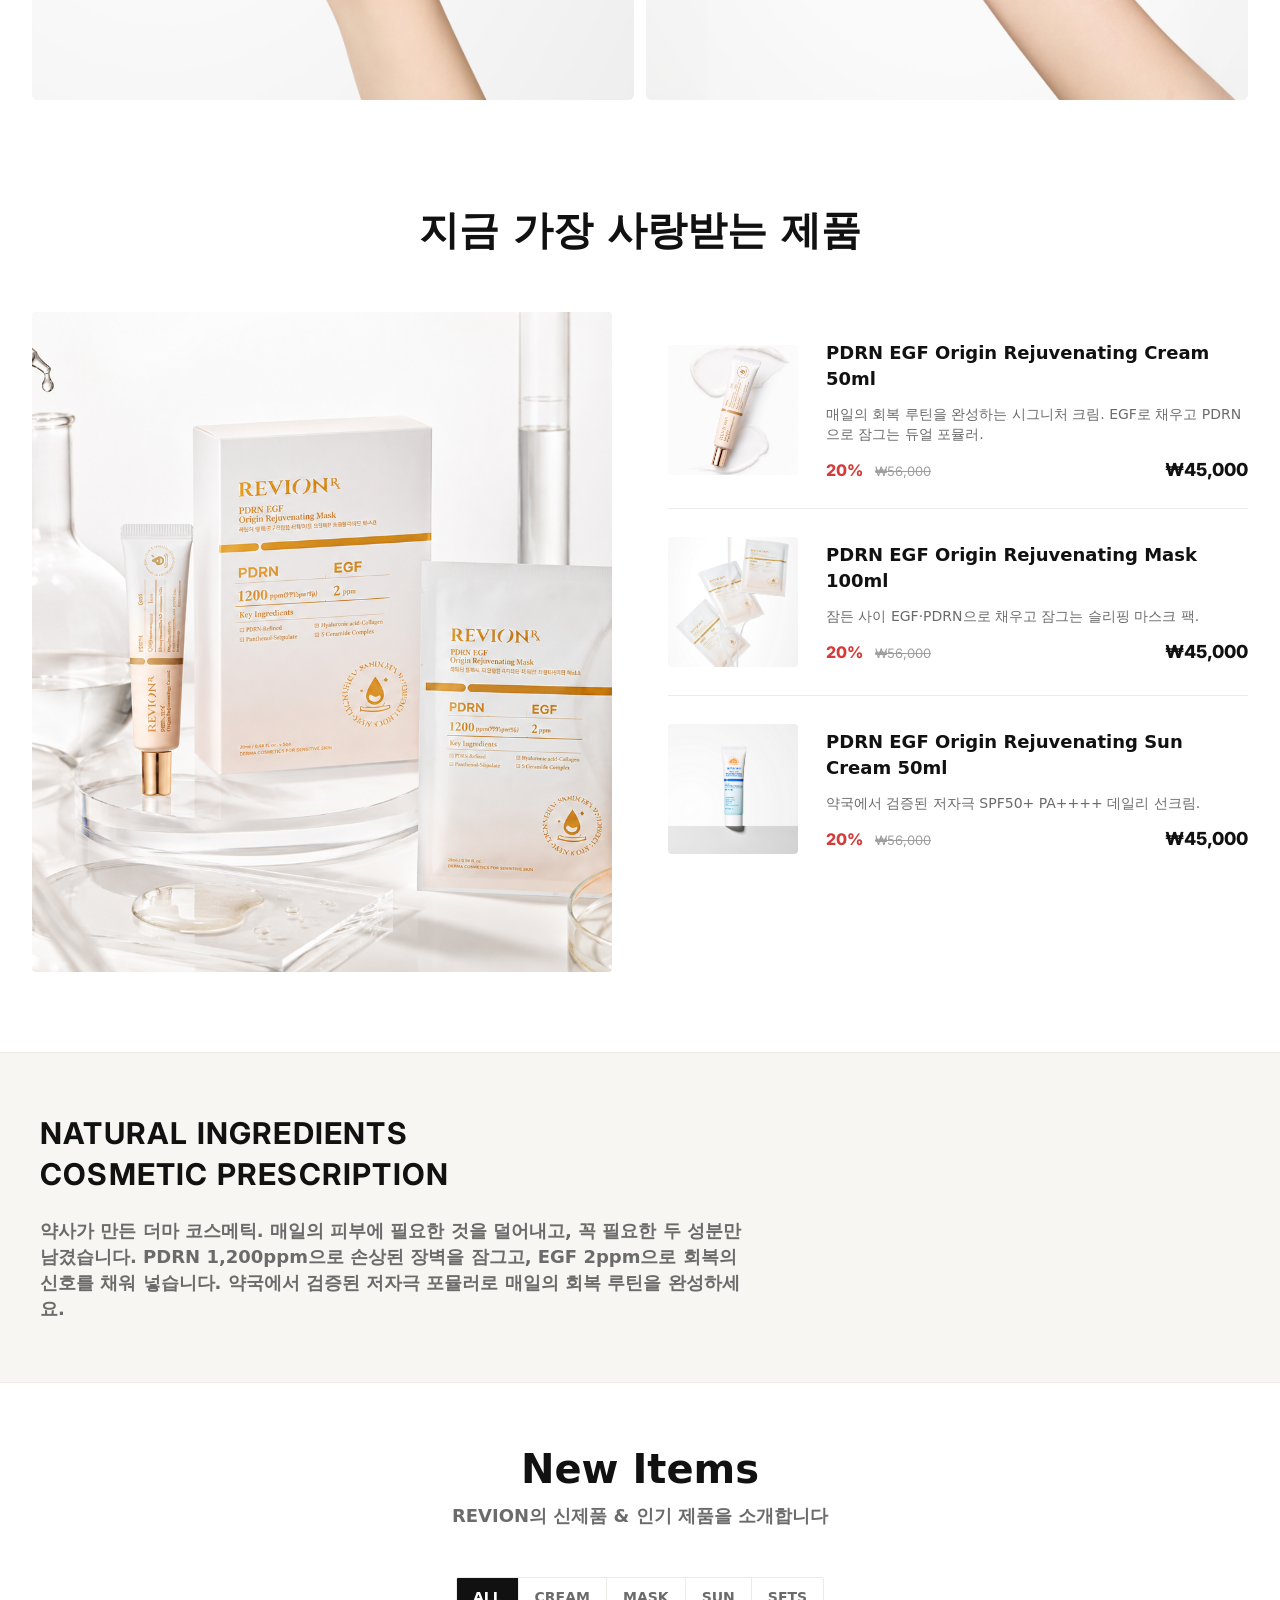
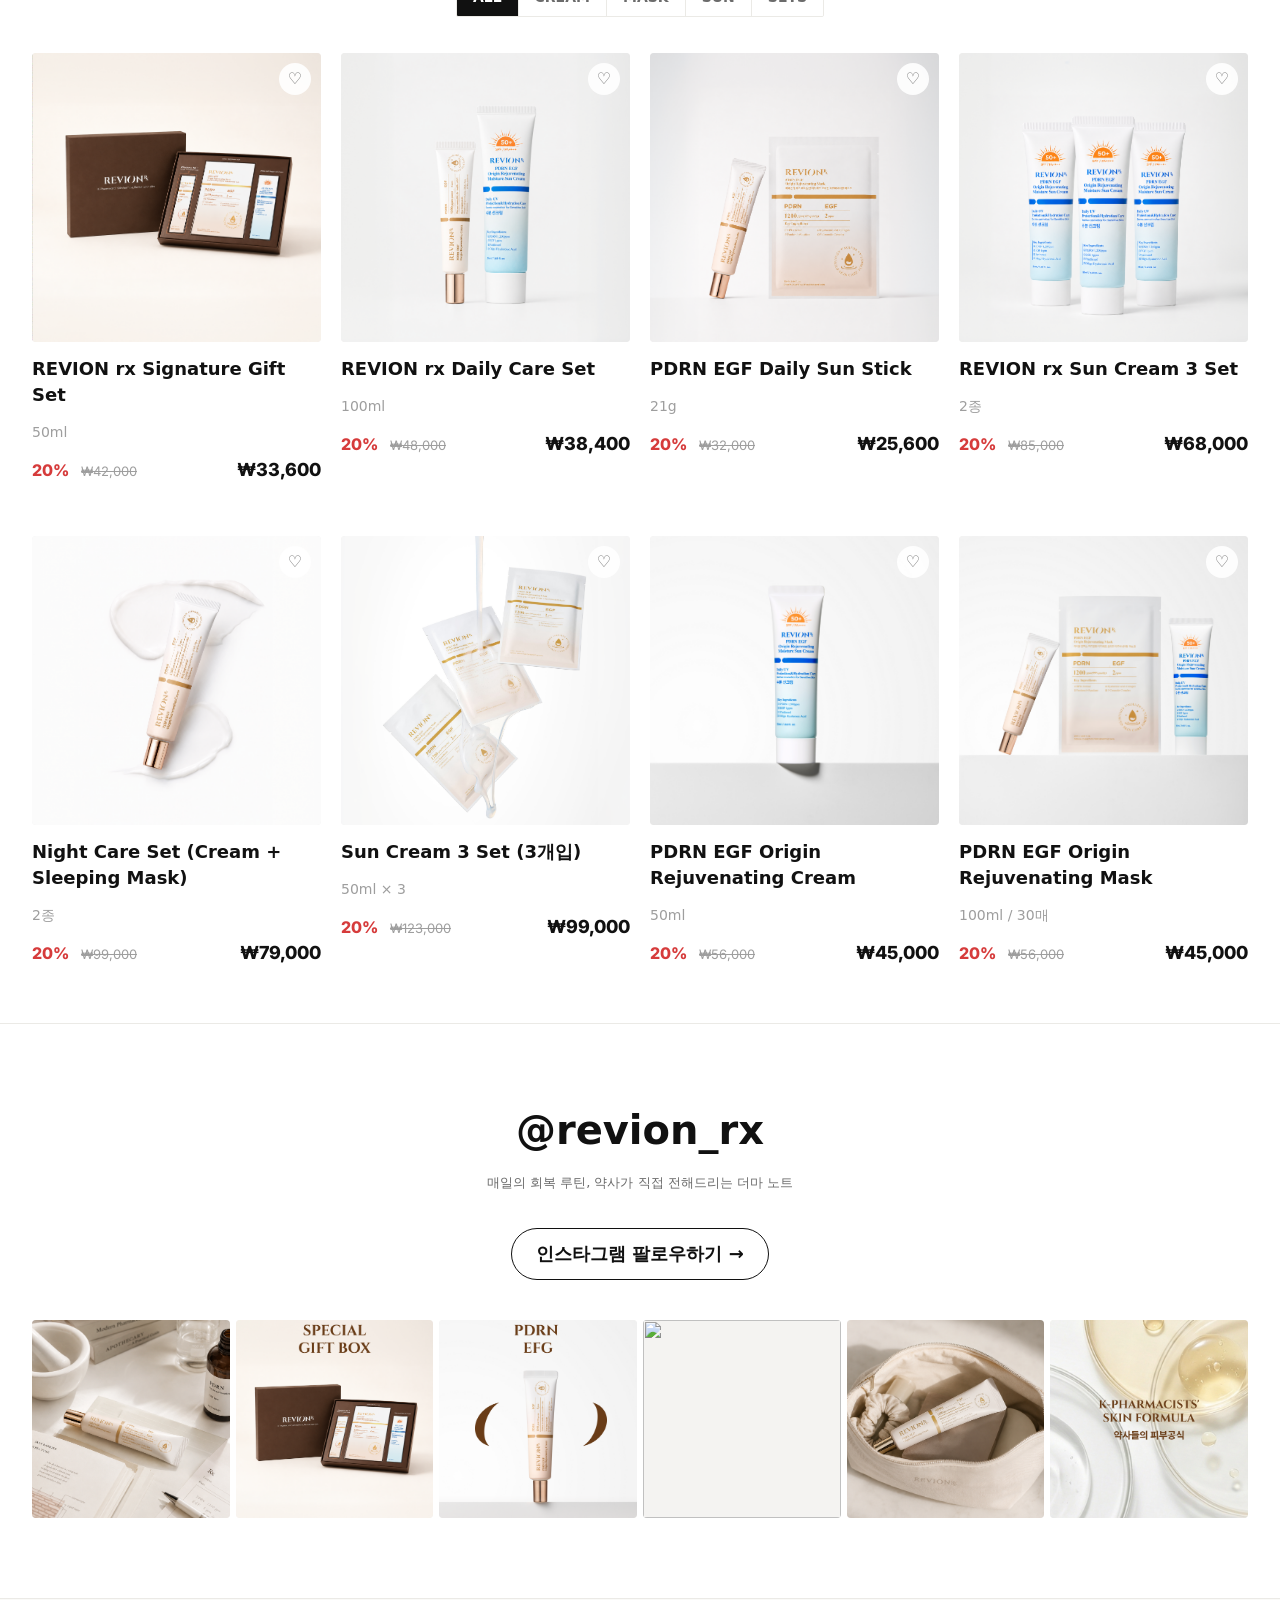
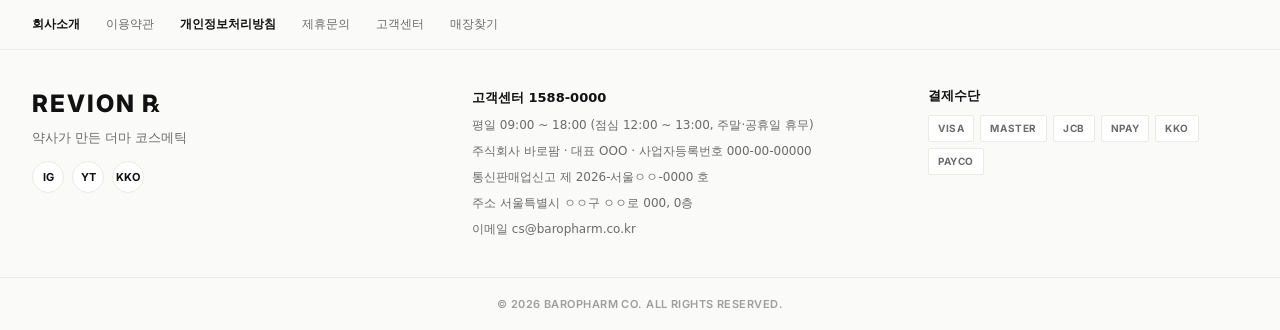
==== commit 4186c992: "Implement Figma design 2032:10531 — REVION ℞ home Rebuild index.html and styles.css to match the Fig" ====
--- a/index.html
+++ b/index.html
@@ -1,334 +1,338 @@
-<!doctype html>
+<!DOCTYPE html>
 <html lang="ko">
 <head>
-<meta charset="utf-8" />
-<meta name="viewport" content="width=device-width, initial-scale=1" />
-<title>REVION ℞ — Find Your Recovery</title>
+<meta charset="UTF-8" />
+<meta name="viewport" content="width=device-width, initial-scale=1, viewport-fit=cover" />
+<title>REVION ℞ — 약사가 만든 더마 코스메틱</title>
+<meta name="description" content="EGF로 채우고 PDRN으로 잠그는 단 하나의 회복 루틴. 약국에서 검증된 저자극 더마 포뮬러, 레비온." />
+<link rel="preconnect" href="https://cdn.jsdelivr.net" crossorigin />
+<link rel="stylesheet" as="style" crossorigin href="https://cdn.jsdelivr.net/gh/orioncactus/pretendard@v1.3.9/dist/web/variable/pretendardvariable-dynamic-subset.css" />
 <link rel="preconnect" href="https://fonts.googleapis.com">
 <link rel="preconnect" href="https://fonts.gstatic.com" crossorigin>
-<link href="https://fonts.googleapis.com/css2?family=Fraunces:ital,opsz,wght@0,9..144,300;0,9..144,400;0,9..144,600;0,9..144,800;1,9..144,400&family=Inter:wght@300;400;500;600;700&display=swap" rel="stylesheet">
-<link rel="stylesheet" href="styles.css">
+<link href="https://fonts.googleapis.com/css2?family=Inter:wght@400;500;600;700;800&display=swap" rel="stylesheet">
+<link rel="stylesheet" href="styles.css" />
 </head>
 <body>
 
+<!-- ===== Announce ===== -->
+<div class="announce">
+  전국 1,200여 약국 입점 · 50,000원 이상 무료배송 · 첫 구매 10% 할인
+</div>
+
 <!-- ===== Header ===== -->
-<header class="nav" data-reveal>
-  <a href="#" class="brand">REVION <span class="brand__rx">℞</span></a>
-  <nav class="nav__links">
-    <a href="#">SHOP</a>
-    <a href="#">ROUTINE</a>
-    <a href="#">JOURNAL</a>
-    <a href="#">PHARMACY</a>
-  </nav>
-  <div class="nav__util">
-    <a href="#">SEARCH</a>
-    <a href="#">CART <sup>0</sup></a>
+<header class="hdr">
+  <div class="hdr__inner">
+    <nav class="hdr__nav hdr__nav--left">
+      <a href="#">ABOUT</a>
+      <a href="#">SHOP</a>
+      <a href="#">PHARMARCY</a>
+      <a href="#">EVENT</a>
+      <a href="#">COMMUNITY</a>
+    </nav>
+    <a href="#" class="hdr__logo">
+      <img src="images/figma-logo.svg" alt="REVION RX" />
+    </a>
+    <nav class="hdr__nav hdr__nav--right">
+      <a href="#">LOGIN</a>
+      <a href="#">JOIN</a>
+      <a href="#" class="hdr__cart">Cart 2</a>
+    </nav>
   </div>
 </header>
 
-<!-- ===== HERO — full-bleed cinematic ===== -->
-<section class="hero">
-  <!-- top marquee -->
-  <div class="marquee marquee--top" aria-hidden="true">
-    <div class="marquee__track">
-      <span>FILL YOUR SKIN</span><span class="dash">—</span>
-      <span>FILL YOUR SKIN</span><span class="dash">—</span>
-      <span>FILL YOUR SKIN</span><span class="dash">—</span>
-      <span>FILL YOUR SKIN</span><span class="dash">—</span>
-      <span>FILL YOUR SKIN</span><span class="dash">—</span>
-      <span>FILL YOUR SKIN</span><span class="dash">—</span>
-    </div>
-  </div>
-
-  <figure class="hero__bg">
-    <img src="images/hero-main.webp" alt="">
-    <div class="hero__veil"></div>
-  </figure>
-
-  <div class="hero__center" data-reveal>
-    <p class="hero__eyebrow">— A PHARMACIST'S RECOVERY RITUAL —</p>
-    <p class="hero__lede">
-      EGF로 채우고 PDRN으로 잠그는<br>
-      단 하나의 회복 루틴.<br>
-      약국에서 검증된 저자극 더마 포뮬러.
-    </p>
-    <a href="#chapter1" class="pill">DISCOVER</a>
-  </div>
-
-  <!-- bottom marquee -->
-  <div class="marquee marquee--bottom" aria-hidden="true">
-    <div class="marquee__track marquee__track--reverse">
-      <span>LOCK IT IN</span><span class="dash">→</span>
-      <span>LOCK IT IN</span><span class="dash">→</span>
-      <span>LOCK IT IN</span><span class="dash">→</span>
-      <span>LOCK IT IN</span><span class="dash">→</span>
-      <span>LOCK IT IN</span><span class="dash">→</span>
-      <span>LOCK IT IN</span><span class="dash">→</span>
-    </div>
-  </div>
-</section>
-
-<!-- ===== Section divider — giant horizontal marquee ===== -->
-<section class="divider">
-  <div class="marquee__track marquee__track--huge">
-    <span>FIND YOUR RECOVERY</span><span class="star">✦</span>
-    <span>FIND YOUR RECOVERY</span><span class="star">✦</span>
-    <span>FIND YOUR RECOVERY</span><span class="star">✦</span>
-    <span>FIND YOUR RECOVERY</span><span class="star">✦</span>
-  </div>
-</section>
-
-<!-- ===== CH.01 — Three-step cinematic ===== -->
-<section class="chapter" id="chapter1">
-  <header class="chapter__head" data-reveal>
-    <span class="chapter__no">— 01 / SIGNATURE</span>
-    <h2 class="chapter__title">
-      <span class="word">Three</span>
-      <span class="word">Step.</span>
-    </h2>
-    <p class="chapter__sub">매일의 회복을 위한 세 가지 단계 — 아침과 밤, 그리고 햇살 아래.</p>
-  </header>
-
-  <div class="steps">
-    <article class="step" data-reveal>
-      <div class="step__img">
-        <img src="images/product-cream-1.webp" alt="">
-        <span class="step__no">01</span>
-      </div>
-      <div class="step__meta">
-        <span class="step__tag">BEST · CREAM</span>
-        <h3>PDRN EGF Origin<br>Rejuvenating Cream</h3>
-        <p class="step__price"><s>₩56,000</s> <b>₩45,000</b></p>
-      </div>
-    </article>
-
-    <article class="step step--offset" data-reveal>
-      <div class="step__img">
-        <img src="images/product-mask-1.webp" alt="">
-        <span class="step__no">02</span>
-      </div>
-      <div class="step__meta">
-        <span class="step__tag">MASK</span>
-        <h3>PDRN EGF Origin<br>Rejuvenating Mask</h3>
-        <p class="step__price"><s>₩56,000</s> <b>₩45,000</b></p>
-      </div>
-    </article>
-
-    <article class="step" data-reveal>
-      <div class="step__img">
-        <img src="images/product-suncream-1.webp" alt="">
-        <span class="step__no">03</span>
-      </div>
-      <div class="step__meta">
-        <span class="step__tag">NEW · SUN</span>
-        <h3>PDRN EGF Origin<br>Rejuvenating Sun Cream</h3>
-        <p class="step__price"><s>₩56,000</s> <b>₩45,000</b></p>
-      </div>
-    </article>
-  </div>
-</section>
-
-<!-- ===== CH.02 — Pinned cinematic image with overlay copy ===== -->
-<section class="cinema">
-  <figure class="cinema__bg">
-    <img src="images/cta-banner.webp" alt="">
-    <div class="cinema__veil"></div>
-  </figure>
-  <div class="cinema__copy" data-reveal>
-    <span class="chapter__no">— 02 / THE FORMULA</span>
-    <h2 class="cinema__title">
-      Fill<br>
-      <em>&amp;</em><br>
-      Lock<span class="dot">.</span>
-    </h2>
-    <p class="cinema__lede">
-      PDRN 1,200ppm · EGF 2ppm<br>
-      듀얼 부스팅 포뮬러로<br>
-      손상된 장벽을 잠그고<br>
-      회복의 신호를 채워 넣습니다.
-    </p>
-    <a href="#" class="pill pill--light">READ THE STORY</a>
-  </div>
-</section>
-
-<!-- ===== Divider ===== -->
-<section class="divider divider--alt">
-  <div class="marquee__track marquee__track--huge marquee__track--reverse">
-    <span>PHARMACY-VERIFIED</span><span class="star">✦</span>
-    <span>PHARMACY-VERIFIED</span><span class="star">✦</span>
-    <span>PHARMACY-VERIFIED</span><span class="star">✦</span>
-    <span>PHARMACY-VERIFIED</span><span class="star">✦</span>
-  </div>
-</section>
-
-<!-- ===== CH.03 — Sticky split: pinned media + scrolling feed ===== -->
-<section class="split">
-  <aside class="split__sticky">
-    <div class="loop">
-      <img class="loop__frame" src="images/split-hero.webp" alt="">
-      <img class="loop__frame" src="images/split-hero.webp" alt="">
-      <img class="loop__frame" src="images/split-hero.webp" alt="">
-    </div>
-    <div class="split__veil"></div>
-    <div class="split__copy" data-reveal>
-      <span class="chapter__no chapter__no--inv">— 03 / EDIT</span>
-      <h2 class="split__title">
-        Find Your<br>
-        <em>Recovery.</em>
-      </h2>
-      <p class="split__sub">REVION ℞의 다양한 카테고리 라인업을 둘러보세요.</p>
-      <a href="#" class="pill">VIEW MORE</a>
-    </div>
-  </aside>
-
-  <div class="split__feed">
-    <div class="split__feedhead" data-reveal>
-      <span class="chapter__no">ALL · 8 ITEMS</span>
-      <div class="split__chips">
-        <button class="chip is-on">ALL</button>
-        <button class="chip">CREAM</button>
-        <button class="chip">MASK</button>
-        <button class="chip">SUN</button>
-        <button class="chip">SETS</button>
-      </div>
-    </div>
-
-    <a href="#" class="fcard" data-reveal>
-      <div class="fcard__img"><img src="images/giftset-main.webp" alt=""></div>
-      <h3>Signature Gift Set</h3>
-      <p><span class="badge">20%</span> <b>₩112,000</b> <s>₩140,000</s></p>
+<!-- ===== Hero ===== -->
+<section class="hero" aria-label="REVION 5월 EVENT">
+  <div class="hero__bg">
+    <img src="images/figma-hero.webp" alt="레비온 모델" />
+  </div>
+  <div class="hero__copy">
+    <p class="hero__eyebrow">REVION 5월 EVENT</p>
+    <h1 class="hero__title">퍼펙트 회복<br/>5월 EVENT</h1>
+    <p class="hero__sub">전 제품 20% OFF · 신규 회원 10% 추가할인</p>
+    <a href="#shop" class="btn-pill">지금 쇼핑하기</a>
+  </div>
+  <div class="hero__dots" aria-hidden="true">
+    <span class="is-on"></span><span></span><span></span>
+  </div>
+</section>
+
+<!-- ===== Category Tile ===== -->
+<section class="cattile">
+  <a href="#" class="ctile ctile--base">
+    <img src="images/figma-base-care.webp" alt="BASE CARE" />
+    <div class="ctile__overlay">
+      <p class="ctile__rt">3-Step Daily Routine</p>
+      <span class="ctile__cap">BASE CARE</span>
+    </div>
+  </a>
+  <a href="#" class="ctile ctile--sun">
+    <img src="images/figma-sun-care.webp" alt="SUN CARE" />
+    <div class="ctile__overlay">
+      <p class="ctile__rt">3-Step Daily Routine</p>
+      <span class="ctile__cap">SUN CARE</span>
+    </div>
+  </a>
+</section>
+
+<!-- ===== Best Items ===== -->
+<section class="best" id="shop">
+  <h2 class="sec-title">지금 가장 사랑받는 제품</h2>
+  <div class="best__row">
+    <a href="#" class="best__hero">
+      <img src="images/figma-best-hero.webp" alt="REVION Signature" />
     </a>
-    <a href="#" class="fcard" data-reveal>
-      <div class="fcard__img"><img src="images/cream-flat.webp" alt=""></div>
-      <h3>Rejuvenating Cream</h3>
-      <p><span class="badge">20%</span> <b>₩45,000</b> <s>₩56,000</s></p>
-    </a>
-    <a href="#" class="fcard" data-reveal>
-      <div class="fcard__img"><img src="images/mask-flat.webp" alt=""></div>
-      <h3>Rejuvenating Mask</h3>
-      <p><span class="badge">20%</span> <b>₩45,000</b> <s>₩56,000</s></p>
-    </a>
-    <a href="#" class="fcard" data-reveal>
-      <div class="fcard__img"><img src="images/sun-flat.webp" alt=""></div>
-      <h3>Rejuvenating Sun Cream</h3>
-      <p><span class="badge">20%</span> <b>₩45,000</b> <s>₩56,000</s></p>
-    </a>
-    <a href="#" class="fcard" data-reveal>
-      <div class="fcard__img"><img src="images/product-cream-2.webp" alt=""></div>
-      <h3>Daily Care Set</h3>
-      <p><span class="badge">20%</span> <b>₩68,000</b> <s>₩85,000</s></p>
-    </a>
-    <a href="#" class="fcard" data-reveal>
-      <div class="fcard__img"><img src="images/product-mask-2.webp" alt=""></div>
-      <h3>Night Care Set</h3>
-      <p><span class="badge">20%</span> <b>₩79,000</b> <s>₩99,000</s></p>
-    </a>
-    <a href="#" class="fcard" data-reveal>
-      <div class="fcard__img"><img src="images/product-suncream-2.webp" alt=""></div>
-      <h3>Sun Cream 3 Set</h3>
-      <p><span class="badge">20%</span> <b>₩99,000</b> <s>₩123,000</s></p>
-    </a>
-    <a href="#" class="fcard fcard--cta" data-reveal>
-      <div class="fcard__poster">
-        <span>EXPLORE</span>
-        <h4>모든 라인업<br>한번에 보기 →</h4>
-      </div>
-    </a>
-  </div>
-</section>
-
-<!-- ===== CH.04 — Horizontal-scroll gallery (Instagram) ===== -->
-<section class="gallery">
-  <header class="chapter__head chapter__head--row" data-reveal>
-    <div>
-      <span class="chapter__no">— 04 / GALLERY</span>
-      <h2 class="chapter__title">
-        <span class="word">@revion_rx</span>
-      </h2>
-    </div>
-    <a href="#" class="pill pill--ghost">FOLLOW US</a>
-  </header>
-
-  <div class="hscroll">
-    <a href="#"><img src="images/ig-1.webp" alt=""></a>
-    <a href="#"><img src="images/ig-2.webp" alt=""></a>
-    <a href="#"><img src="images/ig-3.webp" alt=""></a>
-    <a href="#"><img src="images/ig-4.webp" alt=""></a>
-    <a href="#"><img src="images/ig-5.webp" alt=""></a>
-    <a href="#"><img src="images/ig-6.webp" alt=""></a>
-    <a href="#"><img src="images/ig-7.webp" alt=""></a>
-    <a href="#"><img src="images/ig-8.webp" alt=""></a>
-  </div>
-</section>
-
-<!-- ===== Newsletter — black blade ===== -->
-<section class="news">
-  <div class="news__inner" data-reveal>
-    <span class="chapter__no chapter__no--inv">— 05 / SUBSCRIBE</span>
-    <h2 class="news__title">
-      <span class="word">Find</span>
-      <span class="word">Your</span>
-      <span class="word"><em>Recovery.</em></span>
-    </h2>
-    <p class="news__sub">매월, 약사의 노트와 신제품 소식을 가장 먼저 전해드립니다.</p>
-    <form>
-      <input type="email" placeholder="your@email.com">
-      <button>SUBSCRIBE →</button>
-    </form>
+    <div class="best__list">
+      <a href="#" class="bitem">
+        <div class="bitem__img"><img src="images/figma-cream-thumb.webp" alt="" /></div>
+        <div class="bitem__info">
+          <p class="bitem__name">PDRN EGF Origin Rejuvenating Cream 50ml</p>
+          <p class="bitem__sub">매일의 회복 루틴을 완성하는 시그니처 크림. EGF로 채우고 PDRN으로 잠그는 듀얼 포뮬러.</p>
+          <div class="bitem__price">
+            <span class="pct">20%</span>
+            <span class="was">₩56,000</span>
+            <span class="now">₩45,000</span>
+          </div>
+        </div>
+      </a>
+      <a href="#" class="bitem">
+        <div class="bitem__img"><img src="images/figma-mask-thumb.webp" alt="" /></div>
+        <div class="bitem__info">
+          <p class="bitem__name">PDRN EGF Origin Rejuvenating Mask 100ml</p>
+          <p class="bitem__sub">잠든 사이 EGF·PDRN으로 채우고 잠그는 슬리핑 마스크 팩.</p>
+          <div class="bitem__price">
+            <span class="pct">20%</span>
+            <span class="was">₩56,000</span>
+            <span class="now">₩45,000</span>
+          </div>
+        </div>
+      </a>
+      <a href="#" class="bitem bitem--last">
+        <div class="bitem__img"><img src="images/figma-sun-thumb.webp" alt="" /></div>
+        <div class="bitem__info">
+          <p class="bitem__name">PDRN EGF Origin Rejuvenating Sun Cream 50ml</p>
+          <p class="bitem__sub">약국에서 검증된 저자극 SPF50+ PA++++ 데일리 선크림.</p>
+          <div class="bitem__price">
+            <span class="pct">20%</span>
+            <span class="was">₩56,000</span>
+            <span class="now">₩45,000</span>
+          </div>
+        </div>
+      </a>
+    </div>
+  </div>
+</section>
+
+<!-- ===== Philosophy ===== -->
+<section class="philosophy">
+  <h2 class="philo__title">NATURAL INGREDIENTS<br/>COSMETIC PRESCRIPTION</h2>
+  <p class="philo__body">
+    약사가 만든 더마 코스메틱. 매일의 피부에 필요한 것을 덜어내고, 꼭 필요한 두 성분만 남겼습니다. PDRN 1,200ppm으로 손상된 장벽을 잠그고, EGF 2ppm으로 회복의 신호를 채워 넣습니다. 약국에서 검증된 저자극 포뮬러로 매일의 회복 루틴을 완성하세요.
+  </p>
+</section>
+
+<!-- ===== New Items ===== -->
+<section class="newitems">
+  <div class="newitems__head">
+    <h2 class="sec-title">New Items</h2>
+    <p class="sec-sub">REVION의 신제품 &amp; 인기 제품을 소개합니다</p>
+    <div class="tabs" role="tablist">
+      <button class="tab is-on">ALL</button>
+      <button class="tab">CREAM</button>
+      <button class="tab">MASK</button>
+      <button class="tab">SUN</button>
+      <button class="tab">SETS</button>
+    </div>
+  </div>
+
+  <div class="pgrid">
+    <article class="pcard">
+      <a href="#" class="pcard__media">
+        <img src="images/figma-pcard1.webp" alt="" />
+        <button class="wish" aria-label="찜하기">♡</button>
+      </a>
+      <p class="pcard__name">REVION rx Signature Gift Set</p>
+      <p class="pcard__opt">50ml</p>
+      <div class="pcard__price">
+        <span class="pct">20%</span>
+        <span class="was">₩42,000</span>
+        <span class="now">₩33,600</span>
+      </div>
+    </article>
+
+    <article class="pcard">
+      <a href="#" class="pcard__media">
+        <img src="images/figma-pcard2.webp" alt="" />
+        <button class="wish" aria-label="찜하기">♡</button>
+      </a>
+      <p class="pcard__name">REVION rx Daily Care Set</p>
+      <p class="pcard__opt">100ml</p>
+      <div class="pcard__price">
+        <span class="pct">20%</span>
+        <span class="was">₩48,000</span>
+        <span class="now">₩38,400</span>
+      </div>
+    </article>
+
+    <article class="pcard">
+      <a href="#" class="pcard__media">
+        <img src="images/figma-pcard3.webp" alt="" />
+        <button class="wish" aria-label="찜하기">♡</button>
+      </a>
+      <p class="pcard__name">PDRN EGF Daily Sun Stick</p>
+      <p class="pcard__opt">21g</p>
+      <div class="pcard__price">
+        <span class="pct">20%</span>
+        <span class="was">₩32,000</span>
+        <span class="now">₩25,600</span>
+      </div>
+    </article>
+
+    <article class="pcard">
+      <a href="#" class="pcard__media">
+        <img src="images/figma-pcard4.webp" alt="" />
+        <button class="wish" aria-label="찜하기">♡</button>
+      </a>
+      <p class="pcard__name">REVION rx Sun Cream 3 Set</p>
+      <p class="pcard__opt">2종</p>
+      <div class="pcard__price">
+        <span class="pct">20%</span>
+        <span class="was">₩85,000</span>
+        <span class="now">₩68,000</span>
+      </div>
+    </article>
+
+    <article class="pcard">
+      <a href="#" class="pcard__media">
+        <img src="images/figma-pcard5.webp" alt="" />
+        <button class="wish" aria-label="찜하기">♡</button>
+      </a>
+      <p class="pcard__name">Night Care Set (Cream + Sleeping Mask)</p>
+      <p class="pcard__opt">2종</p>
+      <div class="pcard__price">
+        <span class="pct">20%</span>
+        <span class="was">₩99,000</span>
+        <span class="now">₩79,000</span>
+      </div>
+    </article>
+
+    <article class="pcard">
+      <a href="#" class="pcard__media">
+        <img src="images/figma-pcard6.webp" alt="" />
+        <button class="wish" aria-label="찜하기">♡</button>
+      </a>
+      <p class="pcard__name">Sun Cream 3 Set (3개입)</p>
+      <p class="pcard__opt">50ml × 3</p>
+      <div class="pcard__price">
+        <span class="pct">20%</span>
+        <span class="was">₩123,000</span>
+        <span class="now">₩99,000</span>
+      </div>
+    </article>
+
+    <article class="pcard">
+      <a href="#" class="pcard__media">
+        <img src="images/figma-sun-thumb.webp" alt="" />
+        <button class="wish" aria-label="찜하기">♡</button>
+      </a>
+      <p class="pcard__name">PDRN EGF Origin Rejuvenating Cream</p>
+      <p class="pcard__opt">50ml</p>
+      <div class="pcard__price">
+        <span class="pct">20%</span>
+        <span class="was">₩56,000</span>
+        <span class="now">₩45,000</span>
+      </div>
+    </article>
+
+    <article class="pcard">
+      <a href="#" class="pcard__media">
+        <img src="images/figma-pcard8.webp" alt="" />
+        <button class="wish" aria-label="찜하기">♡</button>
+      </a>
+      <p class="pcard__name">PDRN EGF Origin Rejuvenating Mask</p>
+      <p class="pcard__opt">100ml / 30매</p>
+      <div class="pcard__price">
+        <span class="pct">20%</span>
+        <span class="was">₩56,000</span>
+        <span class="now">₩45,000</span>
+      </div>
+    </article>
+  </div>
+</section>
+
+<!-- ===== Instagram ===== -->
+<section class="ig-sec">
+  <div class="ig-sec__head">
+    <h2 class="sec-title">@revion_rx</h2>
+    <p class="sec-sub">매일의 회복 루틴, 약사가 직접 전해드리는 더마 노트</p>
+    <a href="#" class="btn-pill">인스타그램 팔로우하기 →</a>
+  </div>
+  <div class="ig-grid">
+    <a href="#"><img src="images/figma-ig1.webp" alt="" /></a>
+    <a href="#"><img src="images/figma-ig2.webp" alt="" /></a>
+    <a href="#"><img src="images/figma-ig3.webp" alt="" /></a>
+    <a href="#"><img src="images/figma-ig4.webp" alt="" /></a>
+    <a href="#"><img src="images/figma-ig5.webp" alt="" /></a>
+    <a href="#"><img src="images/figma-ig6.webp" alt="" /></a>
   </div>
 </section>
 
 <!-- ===== Footer ===== -->
-<footer class="foot">
-  <div class="foot__cols">
-    <div>
-      <p class="foot__brand">REVION ℞</p>
-      <p class="foot__tag">약사가 만든 더마 코스메틱</p>
-    </div>
-    <div>
-      <p class="foot__head">SHOP</p>
-      <a href="#">Cream</a><a href="#">Mask</a><a href="#">Sun</a><a href="#">Sets</a>
-    </div>
-    <div>
-      <p class="foot__head">ABOUT</p>
-      <a href="#">Story</a><a href="#">Journal</a><a href="#">Pharmacy</a>
-    </div>
-    <div>
-      <p class="foot__head">HELP</p>
-      <a href="#">FAQ</a><a href="#">Shipping</a><a href="#">Contact</a>
-    </div>
-  </div>
-  <p class="foot__copy">© 2026 BAROPHARM CO. — ALL RIGHTS RESERVED.</p>
+<footer class="footer">
+  <div class="foot-top">
+    <a href="#" class="strong">회사소개</a>
+    <a href="#">이용약관</a>
+    <a href="#" class="strong">개인정보처리방침</a>
+    <a href="#">제휴문의</a>
+    <a href="#">고객센터</a>
+    <a href="#">매장찾기</a>
+  </div>
+  <div class="foot-main">
+    <div class="foot-brand">
+      <p class="fb-mark">REVION ℞</p>
+      <p class="fb-tag">약사가 만든 더마 코스메틱</p>
+      <div class="fb-sns">
+        <a href="#" class="sns">IG</a>
+        <a href="#" class="sns">YT</a>
+        <a href="#" class="sns">KKO</a>
+      </div>
+    </div>
+    <div class="foot-info">
+      <p class="strong">고객센터 1588-0000</p>
+      <p>평일 09:00 ~ 18:00 (점심 12:00 ~ 13:00, 주말·공휴일 휴무)</p>
+      <p>주식회사 바로팜 · 대표 OOO · 사업자등록번호 000-00-00000</p>
+      <p>통신판매업신고 제 2026-서울ㅇㅇ-0000 호</p>
+      <p>주소 서울특별시 ㅇㅇ구 ㅇㅇ로 000, 0층</p>
+      <p>이메일 cs@baropharm.co.kr</p>
+    </div>
+    <div class="foot-pay">
+      <p class="strong">결제수단</p>
+      <div class="pay-icons">
+        <span>VISA</span><span>MASTER</span><span>JCB</span><span>NPAY</span><span>KKO</span><span>PAYCO</span>
+      </div>
+    </div>
+  </div>
+  <div class="foot-copy">© 2026 BAROPHARM CO. ALL RIGHTS RESERVED.</div>
 </footer>
 
 <script>
-  // ----- Scroll reveal -----
-  const io = new IntersectionObserver((entries) => {
-    for (const e of entries) {
-      if (e.isIntersecting) {
-        e.target.classList.add('is-in');
-        io.unobserve(e.target);
-      }
-    }
-  }, { threshold: 0.12, rootMargin: '0px 0px -60px 0px' });
-  document.querySelectorAll('[data-reveal]').forEach(el => io.observe(el));
-
-  // ----- Filter (visual only) -----
-  document.querySelectorAll('.filter__btn').forEach(b => {
-    b.addEventListener('click', () => {
-      document.querySelectorAll('.filter__btn').forEach(x => x.classList.remove('is-on'));
-      b.classList.add('is-on');
+  // Tabs (visual only)
+  document.querySelectorAll('.tabs .tab').forEach(btn => {
+    btn.addEventListener('click', () => {
+      document.querySelectorAll('.tabs .tab').forEach(b => b.classList.remove('is-on'));
+      btn.classList.add('is-on');
     });
   });
 
-  // ----- Header scroll state -----
-  const nav = document.querySelector('.nav');
-  let lastY = 0;
-  window.addEventListener('scroll', () => {
-    const y = window.scrollY;
-    nav.classList.toggle('is-shrunk', y > 60);
-    lastY = y;
-  }, { passive: true });
+  // Hero dots (visual only — auto-rotate)
+  (function(){
+    const dots = document.querySelectorAll('.hero__dots span');
+    if (dots.length < 2) return;
+    let i = 0;
+    setInterval(() => {
+      i = (i + 1) % dots.length;
+      dots.forEach((d, idx) => d.classList.toggle('is-on', idx === i));
+    }, 4500);
+  })();
 </script>
 
 </body>
--- a/styles.css
+++ b/styles.css
@@ -1,787 +1,508 @@
-/* ============================================================
-   REVION ℞ — Cinematic B&W (flowlab-inspired)
-   ============================================================ */
-
-@import url("https://cdn.jsdelivr.net/gh/orioncactus/pretendard@v1.3.9/dist/web/variable/pretendardvariable.css");
+/* ===== REVION ℞ — Figma 2032:10531 ===== */
 
 :root {
-  --bg: #ffffff;
-  --bg-2: #f4f3f1;
-  --ink: #0a0a0a;
-  --ink-2: #4a4a4a;
-  --rule: #e6e3df;
-  --inv: #ffffff;
-  /* English: Fraunces serif → Korean fallback: Pretendard */
-  --serif: "Fraunces", "Pretendard Variable", "Pretendard", -apple-system, BlinkMacSystemFont, system-ui, "Apple SD Gothic Neo", "Malgun Gothic", sans-serif;
-  /* English: Inter → Korean fallback: Pretendard */
-  --sans: "Inter", "Pretendard Variable", "Pretendard", -apple-system, BlinkMacSystemFont, system-ui, "Apple SD Gothic Neo", "Malgun Gothic", sans-serif;
+  --ink: #111;
+  --ink-2: #0f0f0f;
+  --ink-3: #101010;
+  --text: #6b6b6b;
+  --text-2: #9e9e9e;
+  --line: #ebeae6;
+  --beige: #f8f7f3;
+  --beige-2: #f7f6f3;
+  --beige-3: #fafaf8;
+  --beige-4: #f5f1ea;
+  --beige-5: #f4f3f1;
+  --tile-base: #f1ece2;
+  --tile-sun: #fbe6cd;
+  --hero-from: #f9e1d8;
+  --hero-to: #f4cdbf;
+  --brand: #d08c4f;
+  --discount: #d63b3b;
+  --hgut: 32px;
 }
 
 * { box-sizing: border-box; margin: 0; padding: 0; }
-html, body { background: var(--bg); color: var(--ink); }
-body {
-  font-family: var(--sans);
-  font-size: 15px;
-  line-height: 1.55;
+html, body {
+  background: #fff;
+  color: var(--ink);
+  font-family: 'Pretendard Variable', Pretendard, -apple-system, BlinkMacSystemFont, system-ui, Roboto, 'Apple SD Gothic Neo', 'Noto Sans KR', sans-serif;
   -webkit-font-smoothing: antialiased;
-  text-rendering: optimizeLegibility;
-  overflow-x: hidden;
+  line-height: 1.5;
 }
 a { color: inherit; text-decoration: none; }
+button { font: inherit; color: inherit; background: none; border: none; cursor: pointer; }
 img { display: block; max-width: 100%; }
-em { font-style: italic; }
-button { font: inherit; cursor: pointer; border: none; background: none; color: inherit; }
-
-/* ----- Reveal ----- */
-[data-reveal] {
-  opacity: 0;
-  transform: translateY(28px);
-  transition: opacity 1s cubic-bezier(.16,.84,.3,1), transform 1s cubic-bezier(.16,.84,.3,1);
-}
-[data-reveal].is-in {
-  opacity: 1;
-  transform: translateY(0);
+.strong { font-weight: 700; color: var(--ink); }
+
+/* ===== Announce ===== */
+.announce {
+  height: 44px; line-height: 44px;
+  background: var(--ink-2); color: var(--beige-4);
+  text-align: center;
+  font-size: 13px; font-weight: 500;
 }
 
 /* ===== Header ===== */
-.nav {
-  position: fixed;
-  top: 0; left: 0; right: 0;
-  z-index: 100;
-  display: grid;
-  grid-template-columns: 1fr auto 1fr;
-  align-items: center;
-  padding: 22px 40px;
-  color: var(--inv);
-  mix-blend-mode: difference;
-  transition: padding .3s ease;
-}
-.nav.is-shrunk { padding: 14px 40px; }
-.brand {
-  font-family: var(--serif);
-  font-weight: 600;
-  font-size: 24px;
-  letter-spacing: -0.01em;
-  font-variation-settings: "opsz" 144;
-  justify-self: start;
-}
-.brand__rx { font-style: italic; }
-.nav__links {
-  display: flex; gap: 28px; justify-self: center;
-  font-size: 12px; letter-spacing: 0.18em; font-weight: 500;
-}
-.nav__util {
-  display: flex; gap: 22px; justify-self: end;
-  font-size: 12px; letter-spacing: 0.18em; font-weight: 500;
-}
-
-/* ===== HERO ===== */
+.hdr {
+  position: sticky; top: 0; z-index: 50;
+  height: 72px;
+  background: #fff;
+  border-bottom: 1px solid #000;
+}
+.hdr__inner {
+  height: 72px;
+  display: grid; grid-template-columns: 1fr auto 1fr; align-items: center; gap: 24px;
+  padding: 0 80px;
+}
+.hdr__nav { display: flex; gap: 32px; align-items: center; font-size: 16px; }
+.hdr__nav a:hover { opacity: .55; }
+.hdr__nav--right { justify-content: flex-end; }
+.hdr__logo { display: flex; align-items: center; justify-content: center; height: 32px; }
+.hdr__logo img { height: 26px; width: auto; }
+.hdr__cart {
+  display: inline-flex; align-items: center; justify-content: center;
+  height: 36px; min-width: 76px; padding: 0 18px;
+  background: var(--ink-2); color: #fff;
+  border-radius: 999px;
+  font-family: 'Inter', sans-serif; font-weight: 500; font-size: 13px;
+}
+.hdr__cart:hover { opacity: .92; }
+
+/* ===== Hero ===== */
 .hero {
   position: relative;
-  height: 100vh;
-  min-height: 720px;
+  height: 980px;
+  background: linear-gradient(90deg, var(--hero-from) 0%, var(--hero-to) 100%);
+  border-radius: 6px;
   overflow: hidden;
-  color: var(--inv);
-  background: #000;
-}
-.hero__bg {
+}
+.hero__bg { position: absolute; inset: 0; }
+.hero__bg img {
   position: absolute; inset: 0;
-}
-.hero__bg img {
-  width: 100%; height: 100%;
-  object-fit: cover;
-  transform: scale(1.05);
-  animation: kenburns 24s ease-in-out infinite alternate;
-}
-@keyframes kenburns {
-  from { transform: scale(1.05) translate(0, 0); }
-  to   { transform: scale(1.12) translate(-2%, -1%); }
-}
-.hero__veil { display: none; }
-
-.hero__center {
-  position: absolute;
-  inset: 0;
-  display: flex;
-  flex-direction: column;
-  align-items: center;
-  justify-content: center;
-  text-align: center;
-  padding: 0 24px;
+  width: 100%; height: 100%; object-fit: cover; object-position: center right;
+}
+.hero__copy {
+  position: absolute; left: 0; top: 0; bottom: 0;
+  display: flex; flex-direction: column; justify-content: center;
+  gap: 20px;
+  padding: 0 80px;
+  max-width: 1013px;
+  z-index: 2;
 }
 .hero__eyebrow {
-  font-family: "Pretendard Variable", "Pretendard", -apple-system, system-ui, sans-serif;
-  font-weight: 400;
-  font-size: 14px;
-  letter-spacing: 0.12em;
-  color: var(--ink);
-  margin-bottom: 26px;
-  opacity: 1;
-}
-.hero__lede {
-  font-family: "Pretendard Variable", "Pretendard", -apple-system, system-ui, sans-serif;
-  font-weight: 700;
-  font-size: clamp(22px, 2.2vw, 32px);
-  line-height: 1.31;
-  letter-spacing: 0;
-  color: var(--ink);
-  max-width: 640px;
-  margin-bottom: 36px;
-}
-
-/* ===== Marquee ===== */
-.marquee {
-  position: absolute;
-  left: 0; right: 0;
-  z-index: 3;
+  color: var(--brand);
+  font-size: 24px; font-weight: 600; line-height: 32px;
+}
+.hero__title {
+  color: #000;
+  font-size: 56px; font-weight: 700; line-height: 72px;
+}
+.hero__sub {
+  color: #000;
+  font-size: 24px; font-weight: 600; line-height: 32px;
+}
+.btn-pill {
+  display: inline-flex; align-items: center; justify-content: center;
+  height: 52px; padding: 12px 24px;
+  border: 1px solid var(--ink-3); background: transparent;
+  color: var(--ink-3);
+  border-radius: 100px;
+  font-size: 18px; font-weight: 600; line-height: 26px;
+  width: max-content;
+  transition: background .2s ease, color .2s ease;
+}
+.btn-pill:hover { background: var(--ink-3); color: #fff; }
+.hero__dots {
+  position: absolute; left: 50%; transform: translateX(-50%);
+  bottom: 42px;
+  display: flex; gap: 6px;
+}
+.hero__dots span {
+  display: block; width: 32px; height: 4px; border-radius: 2px;
+  background: rgba(17,17,17,.18);
+  transition: background .3s ease;
+}
+.hero__dots span.is-on { background: #111; }
+
+/* ===== Category tiles ===== */
+.cattile {
+  display: grid; grid-template-columns: 1fr 1fr;
+  gap: 12px;
+  padding: 24px var(--hgut);
+  background: #fff;
+}
+.ctile {
+  position: relative;
+  height: 968px;
+  border-radius: 6px;
   overflow: hidden;
-  pointer-events: none;
-  color: var(--inv);
-}
-.marquee--top { top: 92px; }
-.marquee--bottom { bottom: 36px; }
-
-.marquee__track {
-  display: flex;
-  gap: 2.5rem;
-  white-space: nowrap;
-  font-family: var(--serif);
-  font-weight: 300;
-  font-style: italic;
-  font-size: clamp(46px, 7vw, 110px);
-  letter-spacing: -0.02em;
-  line-height: 1;
-  animation: slide 32s linear infinite;
-  will-change: transform;
-}
-.marquee__track--reverse { animation: slide-rev 32s linear infinite; }
-.marquee__track--huge {
-  font-size: clamp(80px, 14vw, 220px);
-  font-style: normal;
-  font-weight: 300;
-  animation-duration: 50s;
-}
-@keyframes slide {
-  from { transform: translateX(0); }
-  to   { transform: translateX(-50%); }
-}
-@keyframes slide-rev {
-  from { transform: translateX(-50%); }
-  to   { transform: translateX(0); }
-}
-.marquee__track .dash, .marquee__track .star { opacity: 0.7; }
-.marquee__track .star { font-style: normal; }
-
-/* ===== Pill button ===== */
-.pill {
-  display: inline-flex;
-  align-items: center;
-  justify-content: center;
-  min-width: 168px;
-  padding: 14px 28px;
-  border-radius: 999px;
-  background: var(--inv);
-  color: var(--ink);
-  font-size: 11px;
-  letter-spacing: 0.26em;
-  font-weight: 600;
-  transition: background .25s, color .25s, transform .25s;
-}
-.pill:hover { background: var(--ink); color: var(--inv); transform: translateY(-2px); }
-.pill--light { background: var(--inv); color: var(--ink); }
-.pill--ghost {
-  background: transparent;
-  border: 1px solid var(--ink);
-  color: var(--ink);
-}
-.pill--ghost:hover { background: var(--ink); color: var(--inv); }
-
-/* ===== Divider marquee strip ===== */
-.divider {
-  background: var(--bg);
-  padding: 70px 0;
-  overflow: hidden;
-  border-top: 1px solid var(--rule);
-  border-bottom: 1px solid var(--rule);
-}
-.divider .marquee__track {
-  font-family: var(--serif);
-  color: var(--ink);
-}
-.divider--alt {
-  background: var(--ink);
-  color: var(--inv);
-  border-color: var(--ink);
-}
-.divider--alt .marquee__track { color: var(--inv); }
-
-/* ===== Chapter ===== */
-.chapter {
-  padding: 140px 40px 100px;
-  max-width: 1440px;
-  margin: 0 auto;
-}
-.chapter--center { text-align: center; }
-.chapter__head { margin-bottom: 72px; max-width: 760px; }
-.chapter__head--row {
-  display: flex;
-  justify-content: space-between;
-  align-items: flex-end;
-  max-width: none;
-  margin: 0 0 56px;
-}
-.chapter__no {
-  display: inline-block;
-  font-size: 11px;
-  letter-spacing: 0.3em;
-  font-weight: 600;
-  margin-bottom: 24px;
-}
-.chapter__no--inv { color: var(--inv); }
-.chapter__title {
-  font-family: var(--serif);
-  font-weight: 300;
-  font-size: clamp(64px, 9vw, 140px);
-  line-height: 0.92;
-  letter-spacing: -0.04em;
-}
-.chapter__title--center { margin-left: auto; margin-right: auto; }
-.chapter__title em { font-weight: 600; font-style: italic; }
-
-/* Word reveal */
-.chapter__title .word,
-.cinema__title .word,
-.news__title .word {
-  display: inline-block;
-  overflow: hidden;
-  vertical-align: top;
-}
-.chapter__title .word + .word,
-.news__title .word + .word { margin-left: 0.25em; }
-
-[data-reveal] .chapter__title .word,
-[data-reveal] .news__title .word,
-[data-reveal] .cinema__title .word {
-  transform: translateY(110%);
-  transition: transform 1.1s cubic-bezier(.2,.9,.2,1);
-}
-[data-reveal].is-in .chapter__title .word,
-[data-reveal].is-in .news__title .word,
-[data-reveal].is-in .cinema__title .word {
-  transform: translateY(0);
-}
-[data-reveal].is-in .chapter__title .word:nth-child(2),
-[data-reveal].is-in .news__title .word:nth-child(2),
-[data-reveal].is-in .cinema__title .word:nth-child(2) { transition-delay: 0.1s; }
-[data-reveal].is-in .chapter__title .word:nth-child(3),
-[data-reveal].is-in .news__title .word:nth-child(3),
-[data-reveal].is-in .cinema__title .word:nth-child(3) { transition-delay: 0.2s; }
-
-.chapter__sub {
-  font-family: var(--serif);
-  font-size: 19px;
-  font-weight: 300;
-  color: var(--ink-2);
-  margin-top: 22px;
-  max-width: 50ch;
-}
-.chapter--center .chapter__sub { margin-left: auto; margin-right: auto; }
-
-/* ===== Steps (offset layout) ===== */
-.steps { display: flex; flex-direction: column; gap: 60px; }
-.step {
-  display: grid;
-  grid-template-columns: 1.2fr 1fr;
-  gap: 60px;
-  align-items: center;
-  max-width: 1080px;
-}
-.step--offset { margin-left: auto; grid-template-columns: 1fr 1.2fr; }
-.step--offset .step__meta { order: -1; padding-right: 40px; }
-.step__img {
-  position: relative;
-  aspect-ratio: 4/5;
-  overflow: hidden;
-  background: var(--bg-2);
-}
-.step__img img {
-  width: 100%; height: 100%;
-  object-fit: cover;
-  transition: transform 1.4s cubic-bezier(.2,.9,.2,1);
-}
-.step:hover .step__img img { transform: scale(1.04); }
-.step__no {
-  position: absolute;
-  top: 24px; left: 24px;
-  font-family: var(--serif);
-  font-weight: 300;
-  font-size: 80px;
-  line-height: 1;
-  color: var(--inv);
-  mix-blend-mode: difference;
-  pointer-events: none;
-}
-.step__tag {
-  font-size: 11px;
-  letter-spacing: 0.3em;
-  font-weight: 600;
-  display: block;
-  margin-bottom: 18px;
-}
-.step__meta h3 {
-  font-family: var(--serif);
-  font-weight: 300;
-  font-size: clamp(32px, 3.4vw, 48px);
-  line-height: 1.05;
-  letter-spacing: -0.02em;
-  margin-bottom: 24px;
-}
-.step__price { font-size: 14px; letter-spacing: 0.05em; }
-.step__price s { color: var(--ink-2); margin-right: 8px; opacity: 0.5; }
-.step__price b { font-size: 16px; }
-
-/* ===== Cinema section ===== */
-.cinema {
-  position: relative;
-  min-height: 100vh;
-  display: flex;
-  align-items: center;
-  justify-content: center;
-  color: var(--inv);
-  overflow: hidden;
-}
-.cinema__bg { position: absolute; inset: 0; }
-.cinema__bg img {
-  width: 100%; height: 100%;
-  object-fit: cover;
-  opacity: 0.4;
-  transform: scale(1.05);
-  animation: kenburns 30s ease-in-out infinite alternate;
-}
-.cinema__veil {
+  background: var(--tile-base);
+}
+.ctile--sun { background: var(--tile-sun); }
+.ctile img {
   position: absolute; inset: 0;
-  background: radial-gradient(ellipse at center, rgba(0,0,0,0.2), rgba(0,0,0,0.65));
-}
-.cinema__copy {
-  position: relative;
+  width: 100%; height: 100%; object-fit: cover;
+}
+.ctile__overlay {
+  position: absolute; left: 50%; top: 50%;
+  transform: translate(-50%, -50%);
+  display: flex; flex-direction: column; align-items: center;
+  gap: 12px;
   z-index: 2;
   text-align: center;
-  padding: 80px 24px;
-}
-.cinema__copy .chapter__no { color: var(--inv); }
-.cinema__title {
-  font-family: var(--serif);
-  font-weight: 200;
-  font-size: clamp(96px, 16vw, 220px);
-  line-height: 0.85;
-  letter-spacing: -0.05em;
-  margin: 24px 0 36px;
-}
-.cinema__title em {
-  font-weight: 600;
-  font-style: italic;
-  display: inline-block;
-}
-.cinema__title .dot { font-style: normal; }
-.cinema__lede {
-  font-family: var(--serif);
-  font-weight: 300;
-  font-size: 18px;
-  line-height: 1.7;
-  max-width: 480px;
-  margin: 0 auto 36px;
-  opacity: 0.9;
-}
-
-/* ===== Filter pills ===== */
-.filter {
-  display: flex;
-  justify-content: center;
-  gap: 8px;
-  flex-wrap: wrap;
-  margin: 0 0 56px;
-}
-.filter__btn {
-  padding: 10px 20px;
-  border-radius: 999px;
-  border: 1px solid var(--rule);
-  font-size: 11px;
-  letter-spacing: 0.22em;
-  font-weight: 600;
-  transition: background .25s, color .25s, border-color .25s;
-}
-.filter__btn:hover { border-color: var(--ink); }
-.filter__btn.is-on { background: var(--ink); color: var(--inv); border-color: var(--ink); }
-
-/* ===== Grid 4 ===== */
-.grid4 {
+}
+.ctile__rt {
+  color: var(--ink-2);
+  font-size: 28px; font-weight: 700; line-height: 38px;
+}
+.ctile__cap {
+  background: #fff; color: #111;
+  padding: 8px 18px;
+  border-radius: 2px;
+  font-size: 20px; font-weight: 600; line-height: 28px;
+}
+
+/* ===== Best ===== */
+.best {
+  padding: 80px var(--hgut);
+  background: #fff;
+  display: flex; flex-direction: column; gap: 56px;
+}
+.sec-title {
+  font-size: 40px; font-weight: 700; line-height: 52px;
+  color: #111; text-align: center;
+}
+.sec-sub {
+  font-size: 18px; font-weight: 600; line-height: 26px;
+  color: var(--text); text-align: center;
+}
+.best__row {
+  display: grid; grid-template-columns: 1fr 1fr;
+  gap: 56px;
+  align-items: stretch;
+}
+.best__hero {
+  background: var(--beige);
+  border-radius: 4px;
+  overflow: hidden;
+  position: relative;
+  display: block;
+  min-height: 660px;
+}
+.best__hero img {
+  position: absolute; inset: 0;
+  width: 100%; height: 100%; object-fit: cover;
+}
+.best__list { display: flex; flex-direction: column; }
+.bitem {
+  display: flex; align-items: center; gap: 28px;
+  padding: 28px 0;
+  border-bottom: 1px solid var(--line);
+}
+.bitem--last { border-bottom: none; }
+.bitem__img {
+  flex-shrink: 0;
+  width: 130px; height: 130px;
+  background: var(--beige);
+  border-radius: 4px;
+  overflow: hidden;
+}
+.bitem__img img { width: 100%; height: 100%; object-fit: cover; }
+.bitem__info {
+  flex: 1; min-width: 0;
+  display: flex; flex-direction: column; gap: 12px;
+}
+.bitem__name {
+  color: #111;
+  font-size: 18px; font-weight: 600; line-height: 26px;
+}
+.bitem__sub {
+  color: var(--text);
+  font-size: 14px; font-weight: 400; line-height: 20px;
+}
+.bitem__price {
+  display: flex; align-items: baseline; gap: 12px;
+  height: 24px;
+}
+.bitem__price .pct, .pcard__price .pct {
+  color: var(--discount);
+  font-family: 'Inter', sans-serif;
+  font-size: 16px; font-weight: 800;
+}
+.bitem__price .was, .pcard__price .was {
+  color: var(--text-2);
+  font-family: 'Inter', sans-serif;
+  font-size: 13px; font-weight: 400;
+  text-decoration: line-through;
+}
+.bitem__price .now, .pcard__price .now {
+  margin-left: auto;
+  color: #111;
+  font-family: 'Inter', sans-serif;
+  font-size: 18px; font-weight: 800;
+}
+
+/* ===== Philosophy ===== */
+.philosophy {
+  background: var(--beige-2);
+  border-top: 1px solid var(--line);
+  border-bottom: 1px solid var(--line);
+  padding: 80px;
+  display: flex; flex-direction: column;
+  gap: 24px;
+}
+.philo__title {
+  color: #111;
+  font-family: 'Inter', sans-serif;
+  font-size: 30px; font-weight: 700; line-height: 1.35;
+  letter-spacing: 1.2px;
+}
+.philo__body {
+  color: var(--text);
+  font-size: 18px; font-weight: 600; line-height: 26px;
+  max-width: 720px;
+}
+
+/* ===== New Items ===== */
+.newitems {
+  padding: 60px var(--hgut);
+  background: #fff;
+  display: flex; flex-direction: column;
+  gap: 36px;
+}
+.newitems__head {
+  display: flex; flex-direction: column; align-items: center; justify-content: center;
+  gap: 48px;
+}
+.newitems__head .sec-sub { margin-top: -40px; }
+.tabs {
+  display: inline-flex;
+  border: 1px solid var(--line);
+  border-radius: 2px;
+  overflow: hidden;
+}
+.tab {
+  padding: 9px 16px;
+  background: #fff;
+  color: var(--text);
+  font-size: 14px; font-weight: 600; line-height: 20px;
+  border-left: 1px solid var(--line);
+  transition: background .15s ease, color .15s ease;
+}
+.tab:first-child { border-left: none; }
+.tab.is-on, .tab:hover { background: #111; color: #fff; }
+
+.pgrid {
   display: grid;
   grid-template-columns: repeat(4, 1fr);
-  gap: 28px;
-  text-align: left;
-}
-.prod { display: block; }
-.prod__img {
-  aspect-ratio: 4/5;
-  background: var(--bg-2);
+  gap: 56px 20px;
+}
+.pcard { display: flex; flex-direction: column; gap: 14px; }
+.pcard__media {
+  position: relative;
+  aspect-ratio: 1 / 1;
+  background: var(--beige-5);
+  border-radius: 4px;
   overflow: hidden;
-  margin-bottom: 16px;
-}
-.prod__img img {
-  width: 100%; height: 100%;
-  object-fit: cover;
-  transition: transform 1.4s cubic-bezier(.2,.9,.2,1), filter .5s;
-  filter: grayscale(0.2);
-}
-.prod:hover .prod__img img { transform: scale(1.05); filter: grayscale(0); }
-.prod__tag {
   display: block;
-  font-size: 10px;
-  letter-spacing: 0.28em;
-  font-weight: 600;
-  margin-bottom: 8px;
-  color: var(--ink-2);
-}
-.prod h3 {
-  font-family: var(--serif);
-  font-weight: 300;
-  font-size: 22px;
-  letter-spacing: -0.01em;
-  line-height: 1.2;
-  margin-bottom: 8px;
-}
-.prod p { font-size: 13px; }
-.prod p s { color: var(--ink-2); opacity: 0.5; margin-right: 6px; }
-.prod p b { font-size: 14px; }
-
-.more { text-align: center; margin-top: 56px; }
-
-/* ===== Sticky split (pinned media + scrolling feed) ===== */
-.split {
+}
+.pcard__media img {
+  position: absolute; inset: 0;
+  width: 100%; height: 100%; object-fit: cover;
+  transition: transform .5s ease;
+}
+.pcard:hover .pcard__media img { transform: scale(1.03); }
+.wish {
+  position: absolute; top: 10px; right: 10px;
+  width: 32px; height: 32px;
+  background: rgba(255,255,255,.9);
+  border-radius: 999px;
+  display: flex; align-items: center; justify-content: center;
+  color: var(--text);
+  font-size: 16px;
+  z-index: 2;
+}
+.wish:hover { background: #fff; color: var(--discount); }
+.pcard__name {
+  color: #111;
+  font-size: 18px; font-weight: 600; line-height: 26px;
+}
+.pcard__opt {
+  color: var(--text-2);
+  font-size: 14px; line-height: 20px;
+}
+.pcard__price {
+  display: flex; align-items: baseline; gap: 12px;
+  height: 24px;
+}
+
+/* ===== Instagram ===== */
+.ig-sec {
+  padding: 80px var(--hgut);
+  background: #fff;
+  border-top: 1px solid var(--line);
+  border-bottom: 1px solid var(--line);
+  display: flex; flex-direction: column;
+  gap: 40px;
+}
+.ig-sec__head {
+  display: flex; flex-direction: column; align-items: center; justify-content: center;
+  gap: 14px;
+}
+.ig-sec__head .btn-pill { margin-top: 18px; }
+.ig-sec__head .sec-sub {
+  color: var(--text);
+  font-size: 13px; font-weight: 400;
+}
+.ig-grid {
   display: grid;
-  grid-template-columns: 1fr 1fr;
-  background: var(--bg);
-  border-top: 1px solid var(--rule);
-  border-bottom: 1px solid var(--rule);
-}
-.split__sticky {
-  position: sticky;
-  top: 0;
-  align-self: start;
-  height: 100vh;
-  overflow: hidden;
-  color: var(--inv);
-  background: #000;
-}
-.loop {
-  position: absolute;
-  inset: 0;
-}
-.loop__frame {
-  position: absolute;
-  inset: 0;
-  width: 100%;
-  height: 100%;
-  object-fit: cover;
-  opacity: 0;
-  animation: loop-cycle 18s infinite, loop-zoom 18s infinite;
-  will-change: opacity, transform;
-}
-.loop__frame:nth-child(1) { animation-delay: 0s, 0s; }
-.loop__frame:nth-child(2) { animation-delay: -12s, -12s; }
-.loop__frame:nth-child(3) { animation-delay: -6s, -6s; }
-@keyframes loop-cycle {
-  0%   { opacity: 0; }
-  5%, 30% { opacity: 1; }
-  38%, 100% { opacity: 0; }
-}
-@keyframes loop-zoom {
-  0%   { transform: scale(1.04); }
-  38%  { transform: scale(1.18); }
-  100% { transform: scale(1.18); }
-}
-.split__veil {
-  position: absolute;
-  inset: 0;
-  background:
-    radial-gradient(ellipse at 30% 50%, rgba(0,0,0,0) 0%, rgba(0,0,0,0.55) 100%),
-    linear-gradient(to right, rgba(0,0,0,0.55), rgba(0,0,0,0.1) 60%);
-  pointer-events: none;
-}
-.split__copy {
-  position: absolute;
-  left: 0;
-  right: 0;
-  top: 50%;
-  transform: translateY(-50%);
-  padding: 0 clamp(28px, 5vw, 72px);
-  z-index: 2;
-}
-.split__copy .chapter__no { display: block; margin-bottom: 18px; }
-.split__title {
-  font-family: var(--serif);
-  font-weight: 300;
-  font-size: clamp(48px, 5vw, 84px);
-  line-height: 0.96;
-  letter-spacing: -0.03em;
-  margin-bottom: 22px;
-}
-.split__title em { font-weight: 600; font-style: italic; }
-.split__sub {
-  font-family: var(--serif);
-  font-weight: 300;
-  font-size: 17px;
-  line-height: 1.55;
-  margin-bottom: 32px;
-  max-width: 34ch;
-  opacity: 0.92;
-}
-
-.split__feed {
-  display: grid;
-  grid-template-columns: repeat(2, 1fr);
-  gap: 28px 18px;
-  padding: 80px clamp(22px, 4vw, 56px);
-  align-content: start;
-}
-.split__feedhead {
-  grid-column: 1 / -1;
-  display: flex;
-  justify-content: space-between;
-  align-items: center;
-  flex-wrap: wrap;
-  gap: 16px;
-  margin-bottom: 8px;
-  padding-bottom: 18px;
-  border-bottom: 1px solid var(--rule);
-}
-.split__feedhead .chapter__no { margin: 0; }
-.split__chips {
-  display: flex;
+  grid-template-columns: repeat(6, 1fr);
   gap: 6px;
-  flex-wrap: wrap;
-}
-.chip {
-  padding: 7px 14px;
+}
+.ig-grid a {
+  position: relative; aspect-ratio: 1 / 1;
+  background: var(--beige-5);
+  border-radius: 4px; overflow: hidden;
+  display: block;
+}
+.ig-grid img {
+  position: absolute; inset: 0;
+  width: 100%; height: 100%; object-fit: cover;
+  transition: transform .5s ease;
+}
+.ig-grid a:hover img { transform: scale(1.04); }
+
+/* ===== Footer ===== */
+.footer { background: var(--beige-3); }
+.foot-top {
+  display: flex; gap: 26px;
+  padding: 16px var(--hgut);
+  border-bottom: 1px solid var(--line);
+  font-size: 12px;
+  color: var(--text);
+}
+.foot-top a:hover { color: #111; }
+.foot-main {
+  display: flex; gap: 40px;
+  padding: 36px var(--hgut);
+  align-items: flex-start;
+}
+.foot-brand { width: 400px; display: flex; flex-direction: column; gap: 6px; }
+.fb-mark {
+  color: #111;
+  font-family: 'Inter', sans-serif;
+  font-size: 24px; font-weight: 800;
+  letter-spacing: 1.92px;
+}
+.fb-tag {
+  color: var(--text);
+  font-size: 13px; font-weight: 400;
+}
+.fb-sns { display: flex; gap: 8px; margin-top: 8px; }
+.fb-sns .sns {
+  width: 32px; height: 32px;
+  display: inline-flex; align-items: center; justify-content: center;
+  background: #fff;
+  border: 1px solid var(--line);
   border-radius: 999px;
-  border: 1px solid var(--rule);
-  font-size: 11px;
-  letter-spacing: 0.22em;
-  font-weight: 600;
-  background: transparent;
-  color: var(--ink);
-  transition: background .2s, color .2s, border-color .2s;
-}
-.chip:hover { border-color: var(--ink); }
-.chip.is-on { background: var(--ink); color: var(--inv); border-color: var(--ink); }
-
-.fcard {
-  display: block;
-}
-.fcard__img {
-  aspect-ratio: 1/1;
-  background: var(--bg-2);
-  overflow: hidden;
-  margin-bottom: 14px;
-}
-.fcard__img img {
-  width: 100%;
-  height: 100%;
-  object-fit: cover;
-  transition: transform 1s cubic-bezier(.2,.9,.2,1);
-}
-.fcard:hover .fcard__img img { transform: scale(1.05); }
-.fcard h3 {
-  font-size: 14px;
-  font-weight: 500;
-  letter-spacing: -0.005em;
-  margin-bottom: 6px;
-}
-.fcard p {
-  display: flex;
-  align-items: center;
-  gap: 8px;
-  font-size: 13px;
-}
-.fcard .badge {
-  font-size: 11px;
-  font-weight: 700;
-  color: #c8782a;
-  letter-spacing: 0.02em;
-}
-.fcard p b { font-size: 14px; font-weight: 600; }
-.fcard p s { color: var(--ink-2); opacity: 0.5; font-size: 12px; }
-
-.fcard--cta .fcard__poster {
-  aspect-ratio: 1/1;
-  background: var(--ink);
-  color: var(--inv);
-  display: flex;
-  flex-direction: column;
-  justify-content: space-between;
-  padding: 22px;
-  margin-bottom: 14px;
-  transition: background .3s;
-}
-.fcard--cta:hover .fcard__poster { background: #1a1a1a; }
-.fcard--cta .fcard__poster span {
-  font-size: 11px;
-  letter-spacing: 0.26em;
-  font-weight: 600;
-  opacity: 0.6;
-}
-.fcard--cta h4 {
-  font-family: var(--serif);
-  font-weight: 300;
-  font-style: italic;
-  font-size: 22px;
-  line-height: 1.25;
-}
-
-/* ===== Gallery horizontal scroll ===== */
-.gallery {
-  padding: 140px 40px 100px;
-  max-width: 1440px;
-  margin: 0 auto;
-}
-.hscroll {
-  display: flex;
-  gap: 12px;
-  overflow-x: auto;
-  scroll-snap-type: x mandatory;
-  margin: 0 -40px;
-  padding: 0 40px 24px;
-  scrollbar-width: thin;
-  scrollbar-color: var(--ink) transparent;
-}
-.hscroll::-webkit-scrollbar { height: 4px; }
-.hscroll::-webkit-scrollbar-thumb { background: var(--ink); }
-.hscroll a {
-  flex: 0 0 320px;
-  aspect-ratio: 4/5;
-  overflow: hidden;
-  background: var(--bg-2);
-  scroll-snap-align: start;
-}
-.hscroll img {
-  width: 100%; height: 100%;
-  object-fit: cover;
-  transition: transform .8s cubic-bezier(.2,.9,.2,1);
-}
-.hscroll a:hover img { transform: scale(1.06); }
-
-/* ===== News ===== */
-.news {
-  background: var(--ink);
-  color: var(--inv);
-  padding: 140px 40px;
+  font-family: 'Inter', sans-serif;
+  font-size: 11px; font-weight: 700;
+  color: #111;
+}
+.fb-sns .sns:hover { background: #111; color: #fff; }
+.foot-info {
+  flex: 1; max-width: 640px;
+  display: flex; flex-direction: column; gap: 4px;
+}
+.foot-info p { color: var(--text); font-size: 12px; line-height: 1.85; }
+.foot-info p.strong { color: #111; font-size: 13px; }
+.foot-pay { width: 320px; display: flex; flex-direction: column; gap: 10px; }
+.foot-pay .strong { font-size: 13px; }
+.pay-icons { display: flex; flex-wrap: wrap; gap: 6px; }
+.pay-icons span {
+  display: inline-flex; align-items: center; justify-content: center;
+  padding: 5px 9px;
+  background: #fff;
+  border: 1px solid var(--line);
+  border-radius: 2px;
+  color: var(--text);
+  font-family: 'Inter', sans-serif;
+  font-size: 10px; font-weight: 700;
+  letter-spacing: 0.6px;
+}
+.foot-copy {
+  padding: 18px var(--hgut);
+  border-top: 1px solid var(--line);
   text-align: center;
-}
-.news__inner { max-width: 720px; margin: 0 auto; }
-.news__title {
-  font-family: var(--serif);
-  font-weight: 200;
-  font-size: clamp(64px, 9vw, 140px);
-  line-height: 0.95;
-  letter-spacing: -0.04em;
-  margin: 16px 0 32px;
-}
-.news__title em { font-weight: 600; font-style: italic; }
-.news__sub {
-  font-family: var(--serif);
-  font-size: 18px;
-  font-weight: 300;
-  opacity: 0.7;
-  margin-bottom: 42px;
-}
-.news form {
-  display: flex;
-  border-bottom: 1px solid rgba(255,255,255,0.3);
-  max-width: 480px;
-  margin: 0 auto;
-}
-.news input {
-  flex: 1;
-  padding: 18px 4px;
-  background: transparent;
-  border: none;
-  color: var(--inv);
-  font-size: 14px;
-  letter-spacing: 0.08em;
-  outline: none;
-}
-.news input::placeholder { color: rgba(255,255,255,0.45); }
-.news button {
-  padding: 18px 8px;
-  font-size: 11px;
-  letter-spacing: 0.26em;
-  font-weight: 600;
-  border-bottom: 1px solid var(--inv);
-}
-.news button:hover { color: var(--ink); background: var(--inv); border-radius: 999px 999px 0 0; }
-
-/* ===== Footer ===== */
-.foot { padding: 80px 40px 36px; background: var(--bg); }
-.foot__cols {
-  display: grid;
-  grid-template-columns: 2fr 1fr 1fr 1fr;
-  gap: 40px;
-  padding-bottom: 40px;
-  border-bottom: 1px solid var(--rule);
-}
-.foot__brand {
-  font-family: var(--serif);
-  font-weight: 600;
-  font-size: 26px;
-  margin-bottom: 10px;
-}
-.foot__tag { font-size: 13px; color: var(--ink-2); }
-.foot__head {
-  font-size: 11px;
-  letter-spacing: 0.26em;
-  font-weight: 600;
-  margin-bottom: 16px;
-}
-.foot__cols a {
-  display: block;
-  font-size: 14px;
-  padding: 5px 0;
-  color: var(--ink-2);
-  transition: color .2s;
-}
-.foot__cols a:hover { color: var(--ink); }
-.foot__copy {
-  text-align: center;
-  font-size: 10px;
-  letter-spacing: 0.28em;
-  font-weight: 600;
-  padding-top: 28px;
-  color: var(--ink-2);
+  color: var(--text-2);
+  font-family: 'Inter', sans-serif;
+  font-size: 11px; font-weight: 600;
+  letter-spacing: 0.44px;
 }
 
 /* ===== Responsive ===== */
-@media (max-width: 1000px) {
-  .nav { padding: 16px 22px; grid-template-columns: 1fr 1fr; }
-  .nav__links { display: none; }
-  .nav.is-shrunk { padding: 12px 22px; }
-  .hero { min-height: 600px; }
-  .marquee--top { top: 78px; }
-  .chapter { padding: 80px 22px 60px; }
-  .chapter__head { margin-bottom: 48px; }
-  .chapter__head--row { flex-direction: column; align-items: flex-start; gap: 18px; }
-  .step, .step--offset { grid-template-columns: 1fr; gap: 28px; margin: 0; }
-  .step--offset .step__meta { order: 0; padding-right: 0; }
-  .grid4 { grid-template-columns: repeat(2, 1fr); gap: 18px; }
-  .gallery { padding: 80px 22px 60px; }
-  .hscroll { margin: 0 -22px; padding-left: 22px; padding-right: 22px; }
-  .hscroll a { flex-basis: 75%; }
-  .cinema__copy { padding: 60px 22px; }
-  .news { padding: 100px 22px; }
-  .foot { padding: 60px 22px 28px; }
-  .foot__cols { grid-template-columns: 1fr 1fr; }
-  .step__no { font-size: 56px; top: 16px; left: 16px; }
-  .split { grid-template-columns: 1fr; }
-  .split__sticky { position: relative; height: 70vh; }
-  .split__feed { padding: 40px 22px 60px; gap: 22px 14px; }
-  .split__feedhead { flex-direction: column; align-items: flex-start; }
-}
+@media (max-width: 1440px) {
+  .hdr__inner { padding: 0 40px; }
+  .hero__copy { padding: 0 60px; }
+  .philosophy { padding: 60px 40px; }
+  .ctile { height: 760px; }
+  .hero { height: 800px; }
+}
+@media (max-width: 1180px) {
+  .hdr__inner { padding: 0 24px; gap: 16px; }
+  .hdr__nav { gap: 18px; font-size: 14px; }
+  .hero { height: 680px; }
+  .hero__copy { padding: 0 40px; max-width: 100%; }
+  .hero__title { font-size: 44px; line-height: 56px; }
+  .hero__sub, .hero__eyebrow { font-size: 18px; line-height: 26px; }
+  .ctile { height: 560px; }
+  .ctile__rt { font-size: 22px; line-height: 30px; }
+  .sec-title { font-size: 32px; line-height: 42px; }
+  .best__row { gap: 32px; }
+  .pgrid { grid-template-columns: repeat(3, 1fr); gap: 36px 16px; }
+  .ig-grid { grid-template-columns: repeat(3, 1fr); }
+  .foot-main { flex-direction: column; gap: 24px; }
+  .foot-brand, .foot-info, .foot-pay { width: 100%; max-width: 100%; }
+}
+@media (max-width: 768px) {
+  .announce { font-size: 11px; padding: 0 12px; line-height: 1.4; height: auto; min-height: 44px; display: flex; align-items: center; justify-content: center; }
+  .hdr { height: 56px; }
+  .hdr__inner { height: 56px; padding: 0 16px; }
+  .hdr__nav--left { display: none; }
+  .hdr__nav--right { font-size: 12px; gap: 10px; }
+  .hdr__cart { min-width: auto; padding: 0 12px; height: 30px; font-size: 11px; }
+  .hdr__logo img { height: 20px; }
+  .hero { height: 520px; }
+  .hero__copy { padding: 0 24px; gap: 12px; }
+  .hero__eyebrow { font-size: 14px; line-height: 18px; }
+  .hero__title { font-size: 32px; line-height: 40px; }
+  .hero__sub { font-size: 14px; line-height: 20px; }
+  .btn-pill { height: 44px; padding: 10px 18px; font-size: 14px; line-height: 22px; }
+  .cattile { grid-template-columns: 1fr; padding: 12px 16px; gap: 8px; }
+  .ctile { height: 380px; }
+  .best { padding: 48px 16px; gap: 36px; }
+  .best__row { grid-template-columns: 1fr; gap: 24px; }
+  .best__hero { min-height: 320px; }
+  .bitem { gap: 14px; padding: 18px 0; }
+  .bitem__img { width: 92px; height: 92px; }
+  .bitem__name { font-size: 14px; line-height: 20px; }
+  .bitem__sub { font-size: 12px; line-height: 17px; }
+  .bitem__info { gap: 8px; }
+  .bitem__price .now { font-size: 15px; }
+  .philosophy { padding: 36px 20px; gap: 14px; }
+  .philo__title { font-size: 20px; }
+  .philo__body { font-size: 14px; line-height: 22px; }
+  .newitems { padding: 36px 16px; gap: 24px; }
+  .newitems__head { gap: 22px; }
+  .newitems__head .sec-sub { margin-top: -14px; font-size: 13px; }
+  .sec-title { font-size: 24px; line-height: 32px; }
+  .pgrid { grid-template-columns: repeat(2, 1fr); gap: 24px 12px; }
+  .pcard__name { font-size: 14px; line-height: 20px; }
+  .pcard__opt { font-size: 12px; }
+  .pcard__price .now { font-size: 14px; }
+  .ig-sec { padding: 36px 16px; gap: 18px; }
+  .ig-grid { grid-template-columns: repeat(3, 1fr); gap: 4px; }
+  .foot-top { padding: 12px 16px; gap: 12px; flex-wrap: wrap; font-size: 11px; }
+  .foot-main { padding: 24px 16px; }
+  .foot-copy { padding: 14px 16px; font-size: 10px; }
+}
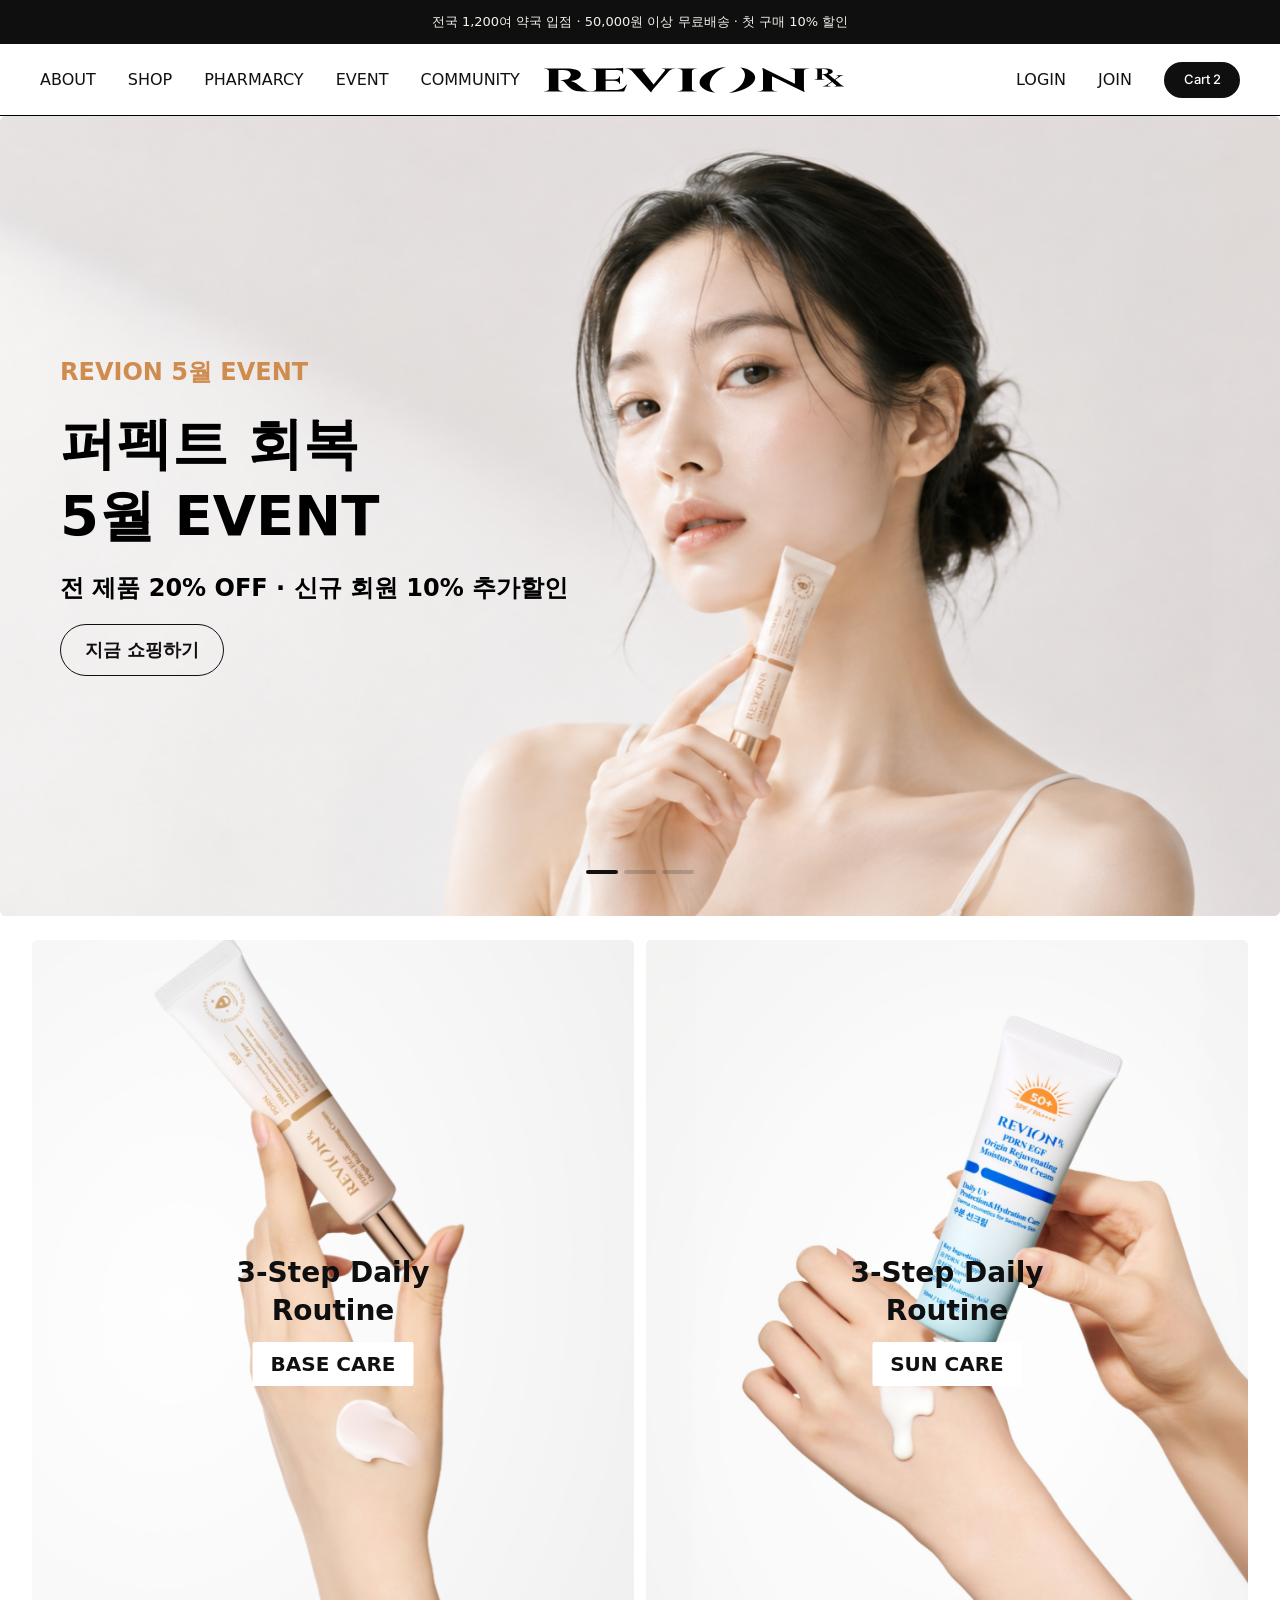
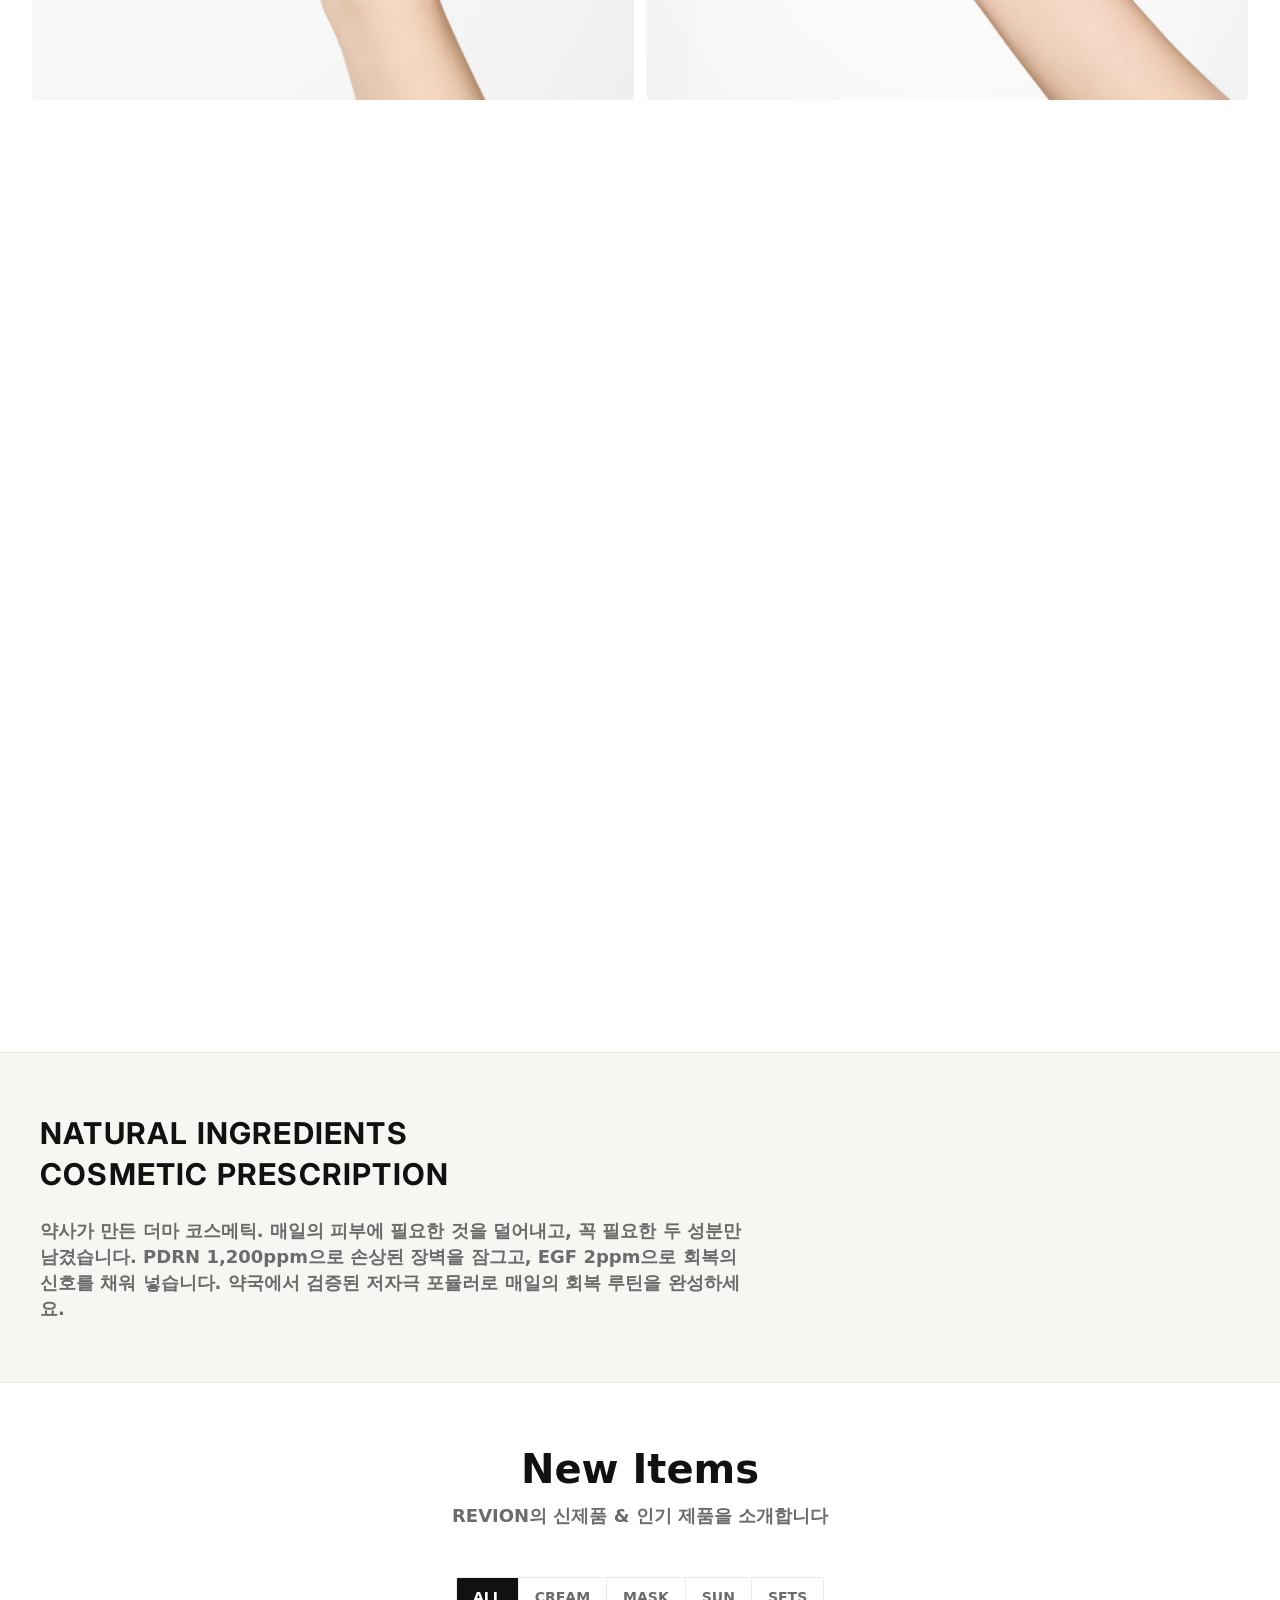
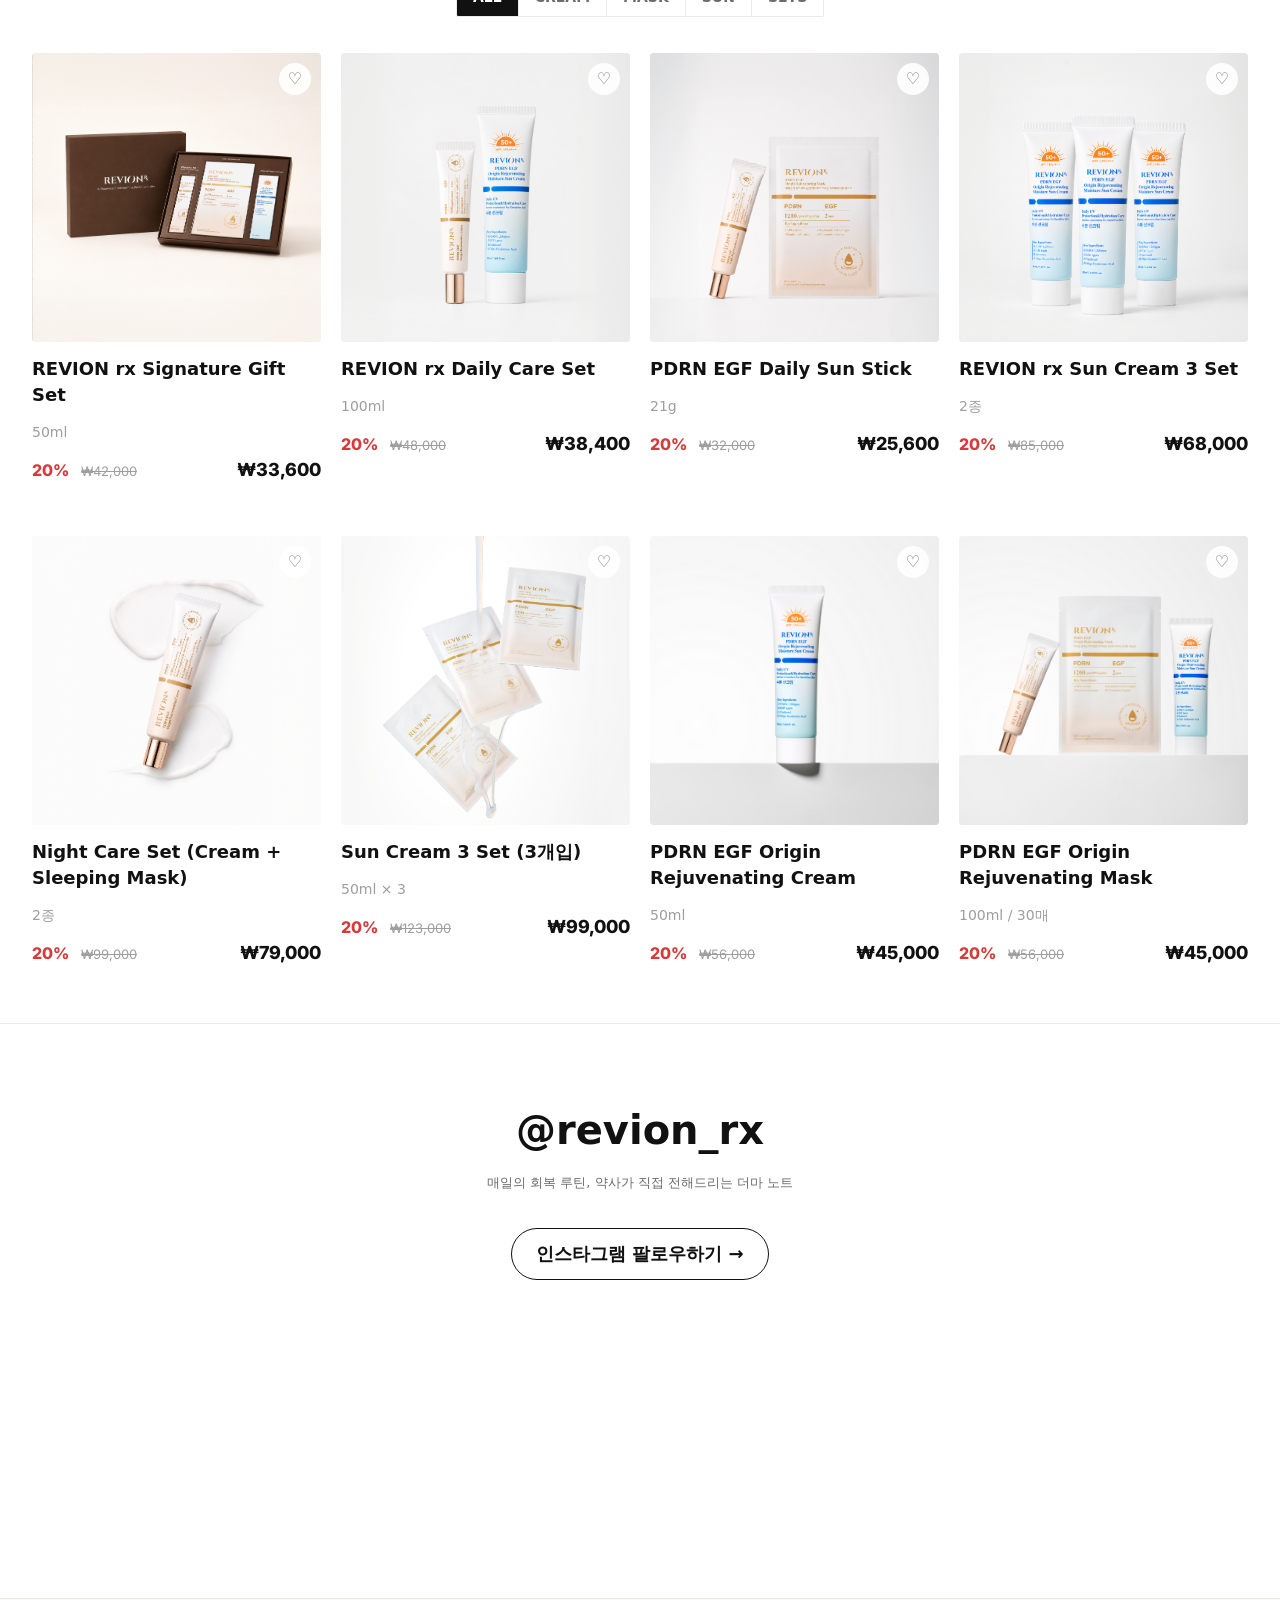
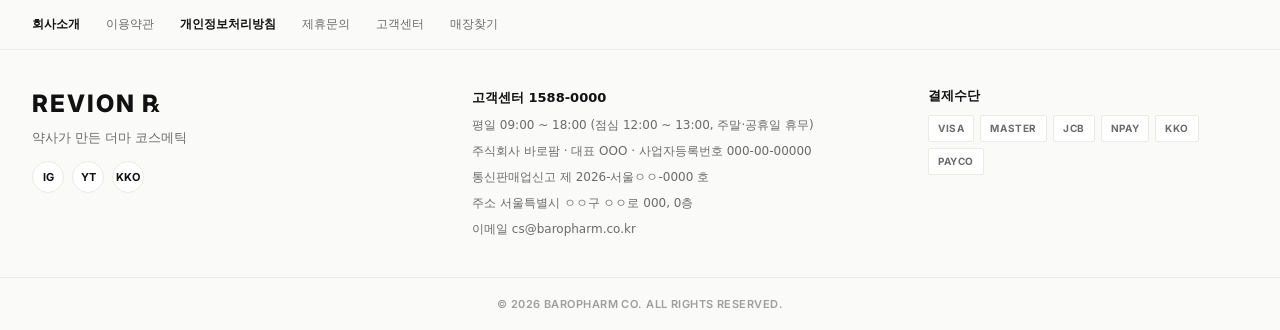
==== commit e7bffbf8: "Add scroll interactions to REVION home Add four scroll behaviors: - IntersectionObserver fade-up rev" ====
--- a/index.html
+++ b/index.html
@@ -43,9 +43,9 @@
 <!-- ===== Hero ===== -->
 <section class="hero" aria-label="REVION 5월 EVENT">
   <div class="hero__bg">
-    <img src="images/figma-hero.webp" alt="레비온 모델" />
-  </div>
-  <div class="hero__copy">
+    <img src="images/figma-hero.webp" alt="레비온 모델" data-parallax="0.18" />
+  </div>
+  <div class="hero__copy" data-reveal data-stagger>
     <p class="hero__eyebrow">REVION 5월 EVENT</p>
     <h1 class="hero__title">퍼펙트 회복<br/>5월 EVENT</h1>
     <p class="hero__sub">전 제품 20% OFF · 신규 회원 10% 추가할인</p>
@@ -57,16 +57,16 @@
 </section>
 
 <!-- ===== Category Tile ===== -->
-<section class="cattile">
+<section class="cattile" data-reveal data-stagger>
   <a href="#" class="ctile ctile--base">
-    <img src="images/figma-base-care.webp" alt="BASE CARE" />
+    <img src="images/figma-base-care.webp" alt="BASE CARE" data-parallax-tile="0.08" />
     <div class="ctile__overlay">
       <p class="ctile__rt">3-Step Daily Routine</p>
       <span class="ctile__cap">BASE CARE</span>
     </div>
   </a>
   <a href="#" class="ctile ctile--sun">
-    <img src="images/figma-sun-care.webp" alt="SUN CARE" />
+    <img src="images/figma-sun-care.webp" alt="SUN CARE" data-parallax-tile="0.08" />
     <div class="ctile__overlay">
       <p class="ctile__rt">3-Step Daily Routine</p>
       <span class="ctile__cap">SUN CARE</span>
@@ -76,12 +76,12 @@
 
 <!-- ===== Best Items ===== -->
 <section class="best" id="shop">
-  <h2 class="sec-title">지금 가장 사랑받는 제품</h2>
+  <h2 class="sec-title" data-reveal>지금 가장 사랑받는 제품</h2>
   <div class="best__row">
-    <a href="#" class="best__hero">
+    <a href="#" class="best__hero" data-reveal>
       <img src="images/figma-best-hero.webp" alt="REVION Signature" />
     </a>
-    <div class="best__list">
+    <div class="best__list" data-reveal data-stagger>
       <a href="#" class="bitem">
         <div class="bitem__img"><img src="images/figma-cream-thumb.webp" alt="" /></div>
         <div class="bitem__info">
@@ -123,7 +123,7 @@
 </section>
 
 <!-- ===== Philosophy ===== -->
-<section class="philosophy">
+<section class="philosophy" data-reveal data-stagger>
   <h2 class="philo__title">NATURAL INGREDIENTS<br/>COSMETIC PRESCRIPTION</h2>
   <p class="philo__body">
     약사가 만든 더마 코스메틱. 매일의 피부에 필요한 것을 덜어내고, 꼭 필요한 두 성분만 남겼습니다. PDRN 1,200ppm으로 손상된 장벽을 잠그고, EGF 2ppm으로 회복의 신호를 채워 넣습니다. 약국에서 검증된 저자극 포뮬러로 매일의 회복 루틴을 완성하세요.
@@ -132,7 +132,7 @@
 
 <!-- ===== New Items ===== -->
 <section class="newitems">
-  <div class="newitems__head">
+  <div class="newitems__head" data-reveal data-stagger>
     <h2 class="sec-title">New Items</h2>
     <p class="sec-sub">REVION의 신제품 &amp; 인기 제품을 소개합니다</p>
     <div class="tabs" role="tablist">
@@ -144,7 +144,7 @@
     </div>
   </div>
 
-  <div class="pgrid">
+  <div class="pgrid" data-reveal data-stagger>
     <article class="pcard">
       <a href="#" class="pcard__media">
         <img src="images/figma-pcard1.webp" alt="" />
@@ -261,12 +261,12 @@
 
 <!-- ===== Instagram ===== -->
 <section class="ig-sec">
-  <div class="ig-sec__head">
+  <div class="ig-sec__head" data-reveal data-stagger>
     <h2 class="sec-title">@revion_rx</h2>
     <p class="sec-sub">매일의 회복 루틴, 약사가 직접 전해드리는 더마 노트</p>
     <a href="#" class="btn-pill">인스타그램 팔로우하기 →</a>
   </div>
-  <div class="ig-grid">
+  <div class="ig-grid" data-reveal data-stagger>
     <a href="#"><img src="images/figma-ig1.webp" alt="" /></a>
     <a href="#"><img src="images/figma-ig2.webp" alt="" /></a>
     <a href="#"><img src="images/figma-ig3.webp" alt="" /></a>
@@ -333,6 +333,73 @@
       dots.forEach((d, idx) => d.classList.toggle('is-on', idx === i));
     }, 4500);
   })();
+
+  // Respect reduced motion
+  const PRM = window.matchMedia('(prefers-reduced-motion: reduce)').matches;
+
+  // Reveal on scroll (with optional stagger)
+  (function(){
+    const targets = document.querySelectorAll('[data-reveal]');
+    if (!('IntersectionObserver' in window) || PRM) {
+      targets.forEach(el => el.classList.add('is-in'));
+      return;
+    }
+    const io = new IntersectionObserver((entries) => {
+      entries.forEach(e => {
+        if (e.isIntersecting) {
+          e.target.classList.add('is-in');
+          io.unobserve(e.target);
+        }
+      });
+    }, { rootMargin: '0px 0px -8% 0px', threshold: 0.08 });
+    targets.forEach(el => io.observe(el));
+  })();
+
+  // Header state on scroll
+  (function(){
+    const hdr = document.querySelector('.hdr');
+    if (!hdr) return;
+    const onScroll = () => hdr.classList.toggle('is-scrolled', window.scrollY > 24);
+    onScroll();
+    window.addEventListener('scroll', onScroll, { passive: true });
+  })();
+
+  // Parallax (hero bg + category tiles)
+  (function(){
+    if (PRM) return;
+    const heroImg = document.querySelector('[data-parallax]');
+    const heroAmt = heroImg ? parseFloat(heroImg.dataset.parallax) || 0.18 : 0.18;
+    const tiles = document.querySelectorAll('[data-parallax-tile]');
+    let ticking = false;
+
+    function update() {
+      const y = window.scrollY;
+      const vh = window.innerHeight;
+
+      if (heroImg) {
+        heroImg.style.transform = `translate3d(0, ${y * heroAmt}px, 0) scale(1.04)`;
+      }
+      tiles.forEach(t => {
+        const r = t.getBoundingClientRect();
+        if (r.bottom < 0 || r.top > vh) return;
+        const amt = parseFloat(t.dataset.parallaxTile) || 0.08;
+        const center = r.top + r.height / 2 - vh / 2;
+        const offset = -center * amt;
+        t.style.transform = `translate3d(0, ${offset.toFixed(1)}px, 0) scale(1.06)`;
+      });
+      ticking = false;
+    }
+
+    function onScroll() {
+      if (!ticking) {
+        requestAnimationFrame(update);
+        ticking = true;
+      }
+    }
+    update();
+    window.addEventListener('scroll', onScroll, { passive: true });
+    window.addEventListener('resize', onScroll, { passive: true });
+  })();
 </script>
 
 </body>
--- a/styles.css
+++ b/styles.css
@@ -1,4 +1,63 @@
 /* ===== REVION ℞ — Figma 2032:10531 ===== */
+
+/* === Scroll reveal === */
+[data-reveal] {
+  opacity: 0;
+  transform: translate3d(0, 28px, 0);
+  transition: opacity .9s cubic-bezier(.2,.6,.2,1), transform .9s cubic-bezier(.2,.6,.2,1);
+  will-change: opacity, transform;
+}
+[data-reveal].is-in {
+  opacity: 1;
+  transform: none;
+}
+/* Stagger children when parent has [data-stagger] */
+[data-reveal][data-stagger] > * {
+  opacity: 0;
+  transform: translate3d(0, 22px, 0);
+  transition: opacity .75s cubic-bezier(.2,.6,.2,1), transform .75s cubic-bezier(.2,.6,.2,1);
+  will-change: opacity, transform;
+}
+[data-reveal][data-stagger].is-in > * { opacity: 1; transform: none; }
+[data-reveal][data-stagger].is-in > *:nth-child(1)  { transition-delay: 0s; }
+[data-reveal][data-stagger].is-in > *:nth-child(2)  { transition-delay: .07s; }
+[data-reveal][data-stagger].is-in > *:nth-child(3)  { transition-delay: .14s; }
+[data-reveal][data-stagger].is-in > *:nth-child(4)  { transition-delay: .21s; }
+[data-reveal][data-stagger].is-in > *:nth-child(5)  { transition-delay: .28s; }
+[data-reveal][data-stagger].is-in > *:nth-child(6)  { transition-delay: .35s; }
+[data-reveal][data-stagger].is-in > *:nth-child(7)  { transition-delay: .42s; }
+[data-reveal][data-stagger].is-in > *:nth-child(8)  { transition-delay: .49s; }
+[data-reveal][data-stagger].is-in > *:nth-child(n+9) { transition-delay: .56s; }
+
+/* Parallax base — child img will be transformed inline via JS */
+.hero__bg img,
+.ctile img { will-change: transform; }
+
+/* Header scrolled state */
+.hdr {
+  transition: background-color .25s ease, box-shadow .25s ease, border-color .25s ease;
+}
+.hdr.is-scrolled {
+  background: rgba(255,255,255,.94);
+  -webkit-backdrop-filter: saturate(160%) blur(10px);
+  backdrop-filter: saturate(160%) blur(10px);
+  border-bottom-color: transparent;
+  box-shadow: 0 1px 0 rgba(0,0,0,.06), 0 6px 20px rgba(0,0,0,.04);
+}
+
+/* Reduced-motion override */
+@media (prefers-reduced-motion: reduce) {
+  [data-reveal],
+  [data-reveal][data-stagger] > * {
+    opacity: 1 !important;
+    transform: none !important;
+    transition: none !important;
+  }
+  .hero__bg img,
+  .ctile img { transform: none !important; }
+}
+
+
 
 :root {
   --ink: #111;
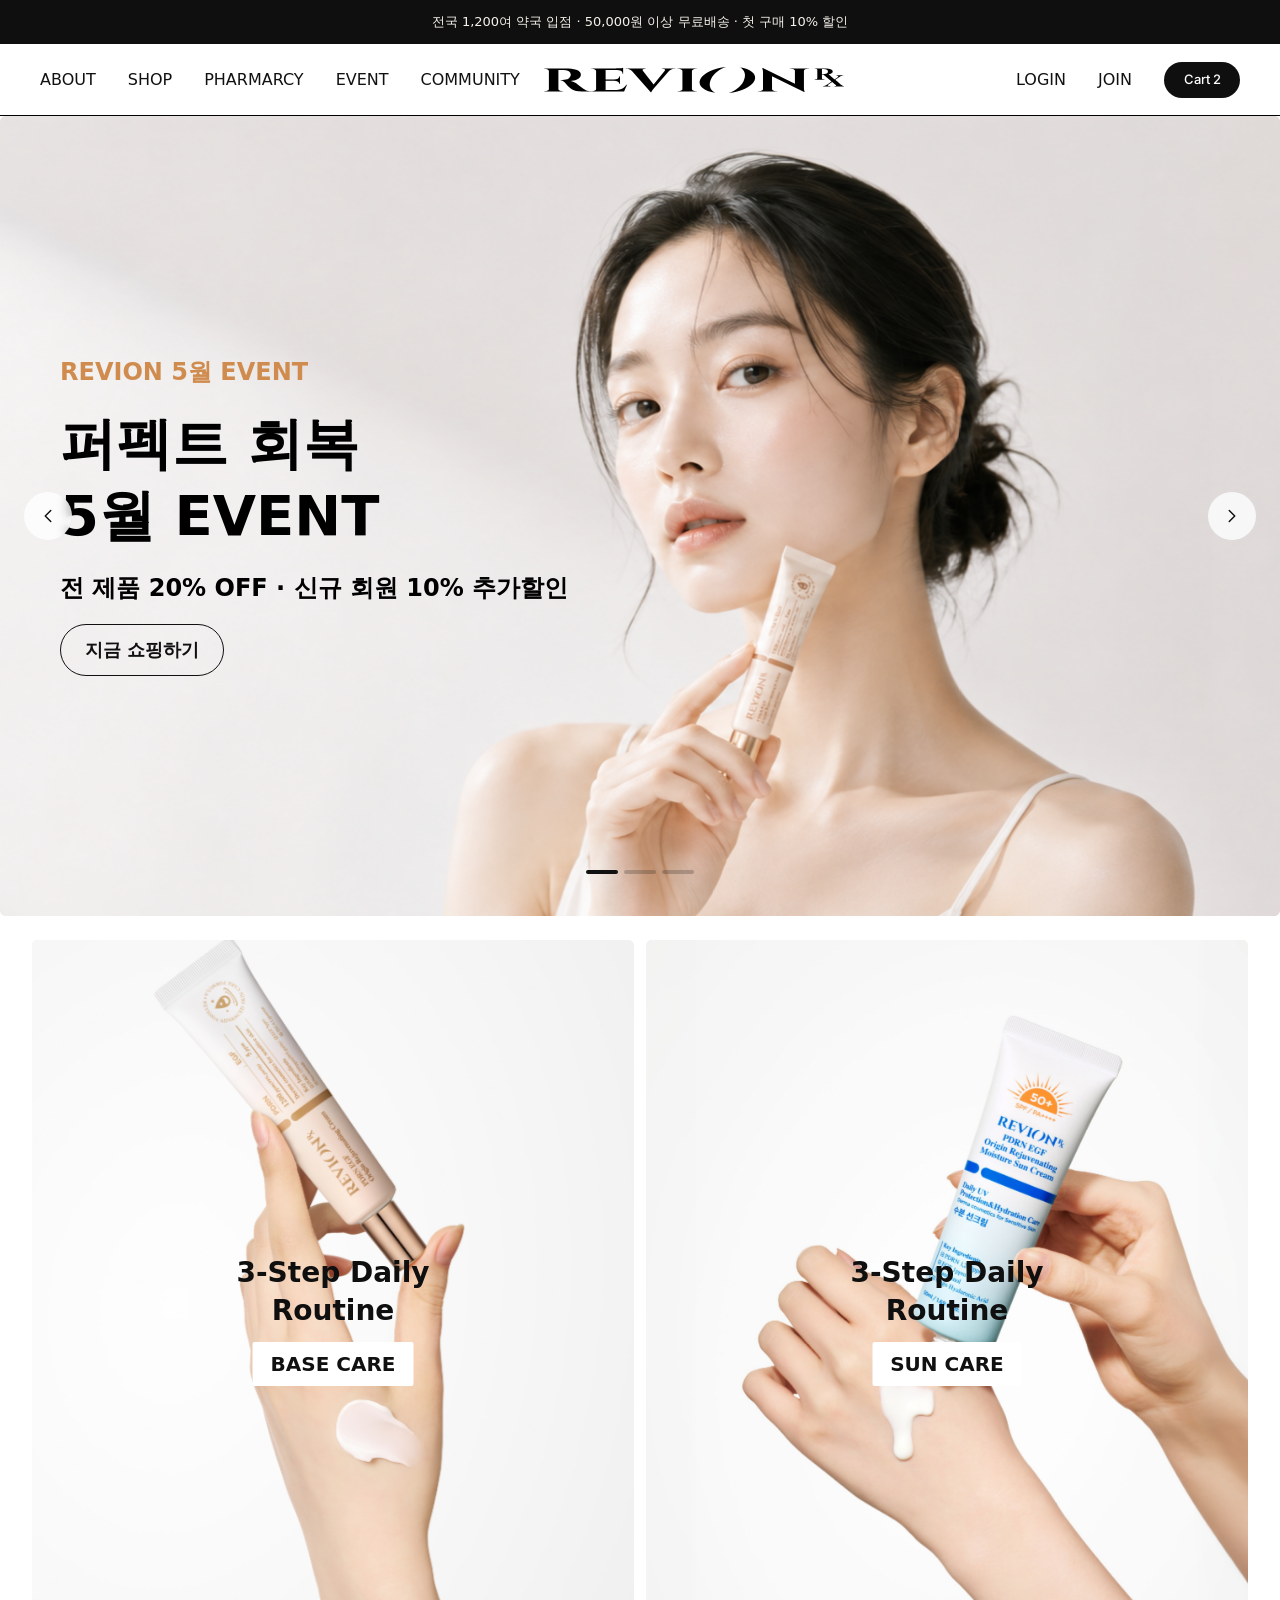
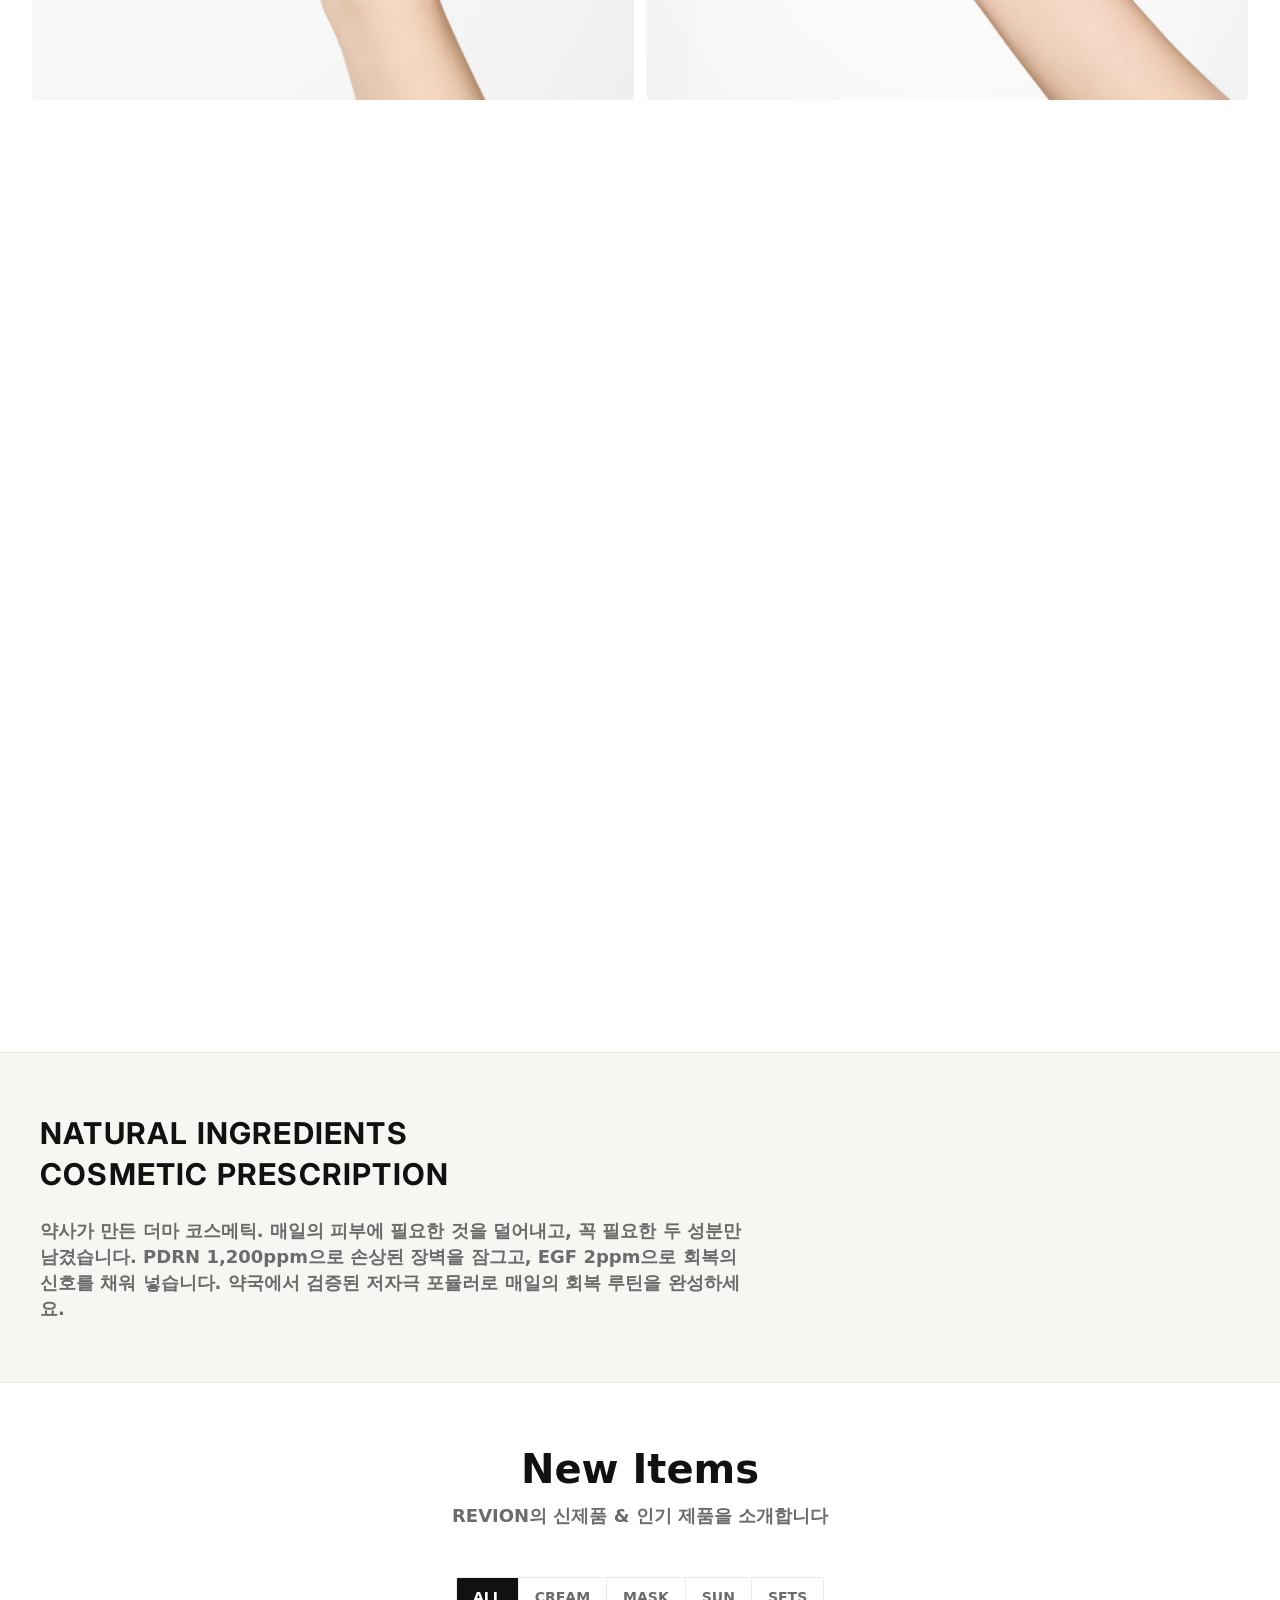
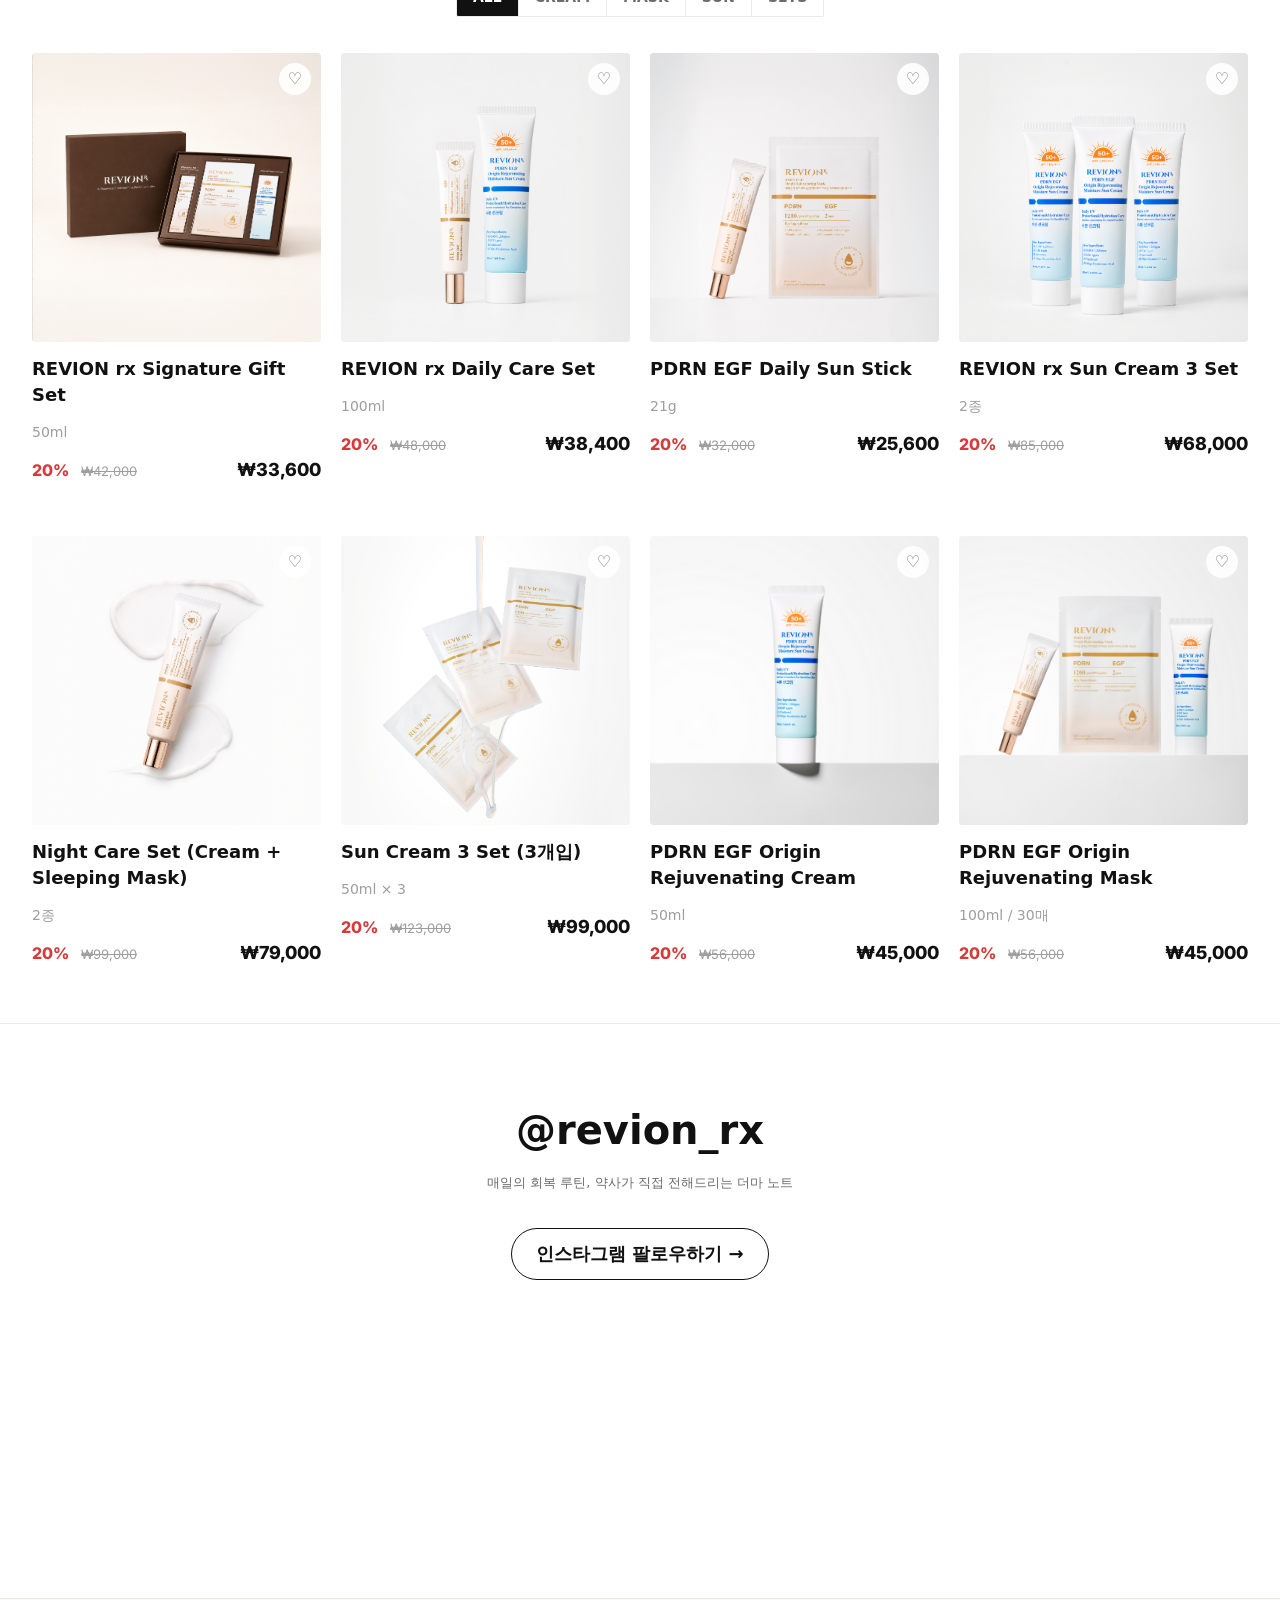
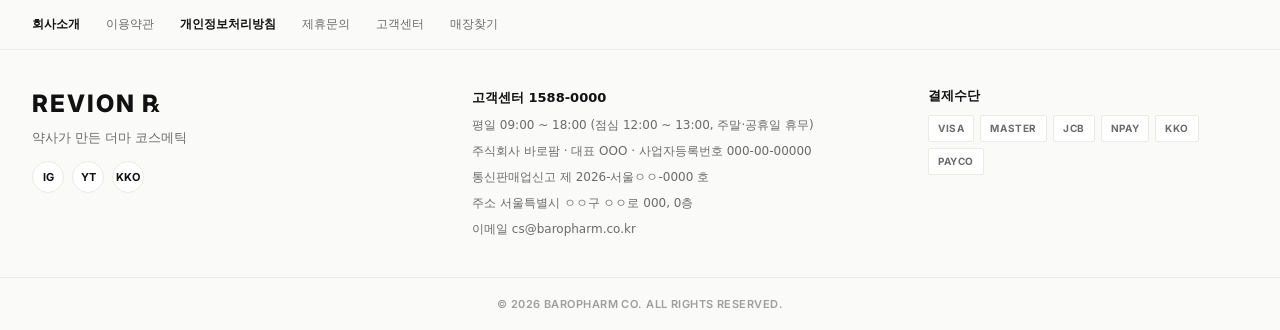
==== commit 278afbb1: "Add 3-slide auto-rolling hero carousel Replace static hero with a crossfade carousel over three loca" ====
--- a/index.html
+++ b/index.html
@@ -40,19 +40,57 @@
   </div>
 </header>
 
-<!-- ===== Hero ===== -->
-<section class="hero" aria-label="REVION 5월 EVENT">
-  <div class="hero__bg">
-    <img src="images/figma-hero.webp" alt="레비온 모델" data-parallax="0.18" />
-  </div>
-  <div class="hero__copy" data-reveal data-stagger>
-    <p class="hero__eyebrow">REVION 5월 EVENT</p>
-    <h1 class="hero__title">퍼펙트 회복<br/>5월 EVENT</h1>
-    <p class="hero__sub">전 제품 20% OFF · 신규 회원 10% 추가할인</p>
-    <a href="#shop" class="btn-pill">지금 쇼핑하기</a>
-  </div>
-  <div class="hero__dots" aria-hidden="true">
-    <span class="is-on"></span><span></span><span></span>
+<!-- ===== Hero (auto-rolling carousel) ===== -->
+<section class="hero" aria-label="REVION 메인 비주얼" aria-roledescription="carousel">
+  <ul class="hero__track">
+    <li class="hero__slide is-active" aria-label="1 / 3" aria-roledescription="slide">
+      <div class="hero__bg">
+        <img src="images/figma-hero.webp" alt="" data-parallax="0.18" />
+      </div>
+      <div class="hero__copy hero__copy--slide" data-reveal data-stagger>
+        <p class="hero__eyebrow">REVION 5월 EVENT</p>
+        <h1 class="hero__title">퍼펙트 회복<br/>5월 EVENT</h1>
+        <p class="hero__sub">전 제품 20% OFF · 신규 회원 10% 추가할인</p>
+        <a href="#shop" class="btn-pill">지금 쇼핑하기</a>
+      </div>
+    </li>
+
+    <li class="hero__slide" aria-label="2 / 3" aria-roledescription="slide">
+      <div class="hero__bg">
+        <img src="images/hero-main.webp" alt="" data-parallax="0.18" />
+      </div>
+      <div class="hero__copy hero__copy--slide">
+        <p class="hero__eyebrow">SUMMER SUN CARE</p>
+        <h1 class="hero__title">매일의 자외선,<br/>가장 안전하게.</h1>
+        <p class="hero__sub">SPF50+ PA++++ · 약국 검증 저자극 데일리 선케어</p>
+        <a href="#shop" class="btn-pill">선케어 보러가기</a>
+      </div>
+    </li>
+
+    <li class="hero__slide" aria-label="3 / 3" aria-roledescription="slide">
+      <div class="hero__bg">
+        <img src="images/figma-best-hero.webp" alt="" data-parallax="0.18" />
+      </div>
+      <div class="hero__copy hero__copy--slide">
+        <p class="hero__eyebrow">PHARMACY-PROVEN</p>
+        <h1 class="hero__title">약사가 만든<br/>처방형 더마.</h1>
+        <p class="hero__sub">PDRN 1,200ppm · EGF 2ppm 듀얼 부스팅 포뮬러</p>
+        <a href="#shop" class="btn-pill">브랜드 스토리 →</a>
+      </div>
+    </li>
+  </ul>
+
+  <button class="hero__arrow hero__arrow--prev" aria-label="이전 슬라이드">
+    <svg viewBox="0 0 24 24" fill="none" stroke="currentColor" stroke-width="1.6" stroke-linecap="round" stroke-linejoin="round"><path d="m15 18-6-6 6-6"/></svg>
+  </button>
+  <button class="hero__arrow hero__arrow--next" aria-label="다음 슬라이드">
+    <svg viewBox="0 0 24 24" fill="none" stroke="currentColor" stroke-width="1.6" stroke-linecap="round" stroke-linejoin="round"><path d="m9 18 6-6-6-6"/></svg>
+  </button>
+
+  <div class="hero__dots" role="tablist" aria-label="슬라이드 인디케이터">
+    <button class="is-on" data-slide="0" role="tab" aria-label="슬라이드 1"></button>
+    <button data-slide="1" role="tab" aria-label="슬라이드 2"></button>
+    <button data-slide="2" role="tab" aria-label="슬라이드 3"></button>
   </div>
 </section>
 
@@ -315,6 +353,9 @@
 </footer>
 
 <script>
+  // Respect reduced motion (declared first — used by carousel/reveal/parallax)
+  const PRM = window.matchMedia('(prefers-reduced-motion: reduce)').matches;
+
   // Tabs (visual only)
   document.querySelectorAll('.tabs .tab').forEach(btn => {
     btn.addEventListener('click', () => {
@@ -323,19 +364,51 @@
     });
   });
 
-  // Hero dots (visual only — auto-rotate)
+  // Hero carousel — auto-rolling with arrows, dots, hover-pause, keyboard
   (function(){
-    const dots = document.querySelectorAll('.hero__dots span');
-    if (dots.length < 2) return;
-    let i = 0;
-    setInterval(() => {
-      i = (i + 1) % dots.length;
+    const hero   = document.querySelector('.hero');
+    const slides = document.querySelectorAll('.hero__slide');
+    const dots   = document.querySelectorAll('.hero__dots button');
+    const prev   = document.querySelector('.hero__arrow--prev');
+    const next   = document.querySelector('.hero__arrow--next');
+    if (!hero || slides.length < 2) return;
+
+    const INTERVAL = 5000;
+    let i = 0, timer;
+
+    const goTo = (n) => {
+      i = (n + slides.length) % slides.length;
+      slides.forEach((s, idx) => s.classList.toggle('is-active', idx === i));
       dots.forEach((d, idx) => d.classList.toggle('is-on', idx === i));
-    }, 4500);
+    };
+    const advance = (d) => goTo(i + d);
+    const start = () => { stop(); timer = setInterval(() => advance(1), INTERVAL); };
+    const stop  = () => { if (timer) { clearInterval(timer); timer = null; } };
+
+    prev?.addEventListener('click', () => { advance(-1); start(); });
+    next?.addEventListener('click', () => { advance(+1); start(); });
+    dots.forEach(d => d.addEventListener('click', () => {
+      goTo(parseInt(d.dataset.slide, 10));
+      start();
+    }));
+
+    hero.addEventListener('mouseenter', stop);
+    hero.addEventListener('mouseleave', start);
+
+    document.addEventListener('keydown', (e) => {
+      const rect = hero.getBoundingClientRect();
+      if (rect.bottom < 0 || rect.top > window.innerHeight) return;
+      if (e.key === 'ArrowLeft')  { advance(-1); start(); }
+      if (e.key === 'ArrowRight') { advance(+1); start(); }
+    });
+
+    // Pause when tab is hidden
+    document.addEventListener('visibilitychange', () => {
+      document.hidden ? stop() : start();
+    });
+
+    if (!PRM) start();
   })();
-
-  // Respect reduced motion
-  const PRM = window.matchMedia('(prefers-reduced-motion: reduce)').matches;
 
   // Reveal on scroll (with optional stagger)
   (function(){
@@ -364,11 +437,10 @@
     window.addEventListener('scroll', onScroll, { passive: true });
   })();
 
-  // Parallax (hero bg + category tiles)
+  // Parallax (hero bgs + category tiles)
   (function(){
     if (PRM) return;
-    const heroImg = document.querySelector('[data-parallax]');
-    const heroAmt = heroImg ? parseFloat(heroImg.dataset.parallax) || 0.18 : 0.18;
+    const heroImgs = document.querySelectorAll('[data-parallax]');
     const tiles = document.querySelectorAll('[data-parallax-tile]');
     let ticking = false;
 
@@ -376,9 +448,10 @@
       const y = window.scrollY;
       const vh = window.innerHeight;
 
-      if (heroImg) {
-        heroImg.style.transform = `translate3d(0, ${y * heroAmt}px, 0) scale(1.04)`;
-      }
+      heroImgs.forEach(img => {
+        const amt = parseFloat(img.dataset.parallax) || 0.18;
+        img.style.transform = `translate3d(0, ${(y * amt).toFixed(1)}px, 0) scale(1.04)`;
+      });
       tiles.forEach(t => {
         const r = t.getBoundingClientRect();
         if (r.bottom < 0 || r.top > vh) return;
--- a/styles.css
+++ b/styles.css
@@ -127,13 +127,31 @@
 }
 .hdr__cart:hover { opacity: .92; }
 
-/* ===== Hero ===== */
+/* ===== Hero (carousel) ===== */
 .hero {
   position: relative;
   height: 980px;
   background: linear-gradient(90deg, var(--hero-from) 0%, var(--hero-to) 100%);
   border-radius: 6px;
   overflow: hidden;
+}
+.hero__track {
+  position: absolute; inset: 0;
+  list-style: none; padding: 0; margin: 0;
+}
+.hero__slide {
+  position: absolute; inset: 0;
+  opacity: 0;
+  visibility: hidden;
+  pointer-events: none;
+  transition: opacity 1s cubic-bezier(.4,0,.2,1), visibility 0s linear 1s;
+}
+.hero__slide.is-active {
+  opacity: 1;
+  visibility: visible;
+  pointer-events: auto;
+  z-index: 2;
+  transition: opacity 1s cubic-bezier(.4,0,.2,1), visibility 0s linear 0s;
 }
 .hero__bg { position: absolute; inset: 0; }
 .hero__bg img {
@@ -148,6 +166,34 @@
   max-width: 1013px;
   z-index: 2;
 }
+/* per-slide copy entrance (active slide only) */
+.hero__slide .hero__copy--slide {
+  transform: translateY(16px);
+  opacity: 0;
+  transition: opacity .8s ease .15s, transform .8s cubic-bezier(.2,.6,.2,1) .15s;
+}
+.hero__slide.is-active .hero__copy--slide {
+  opacity: 1;
+  transform: none;
+}
+
+/* Arrows */
+.hero__arrow {
+  position: absolute;
+  top: 50%; transform: translateY(-50%);
+  width: 48px; height: 48px;
+  display: inline-flex; align-items: center; justify-content: center;
+  background: rgba(255,255,255,.78);
+  color: var(--ink);
+  border-radius: 999px;
+  z-index: 6;
+  transition: background .2s ease, transform .2s ease;
+  backdrop-filter: blur(4px);
+}
+.hero__arrow:hover { background: #fff; transform: translateY(-50%) scale(1.06); }
+.hero__arrow svg { width: 22px; height: 22px; }
+.hero__arrow--prev { left: 24px; }
+.hero__arrow--next { right: 24px; }
 .hero__eyebrow {
   color: var(--brand);
   font-size: 24px; font-weight: 600; line-height: 32px;
@@ -175,13 +221,17 @@
   position: absolute; left: 50%; transform: translateX(-50%);
   bottom: 42px;
   display: flex; gap: 6px;
-}
-.hero__dots span {
-  display: block; width: 32px; height: 4px; border-radius: 2px;
-  background: rgba(17,17,17,.18);
-  transition: background .3s ease;
-}
-.hero__dots span.is-on { background: #111; }
+  z-index: 6;
+}
+.hero__dots button {
+  display: block; width: 32px; height: 4px; padding: 0;
+  border: none; border-radius: 2px;
+  background: rgba(17,17,17,.22);
+  cursor: pointer;
+  transition: background .3s ease, transform .2s ease;
+}
+.hero__dots button:hover { background: rgba(17,17,17,.45); }
+.hero__dots button.is-on { background: #111; }
 
 /* ===== Category tiles ===== */
 .cattile {
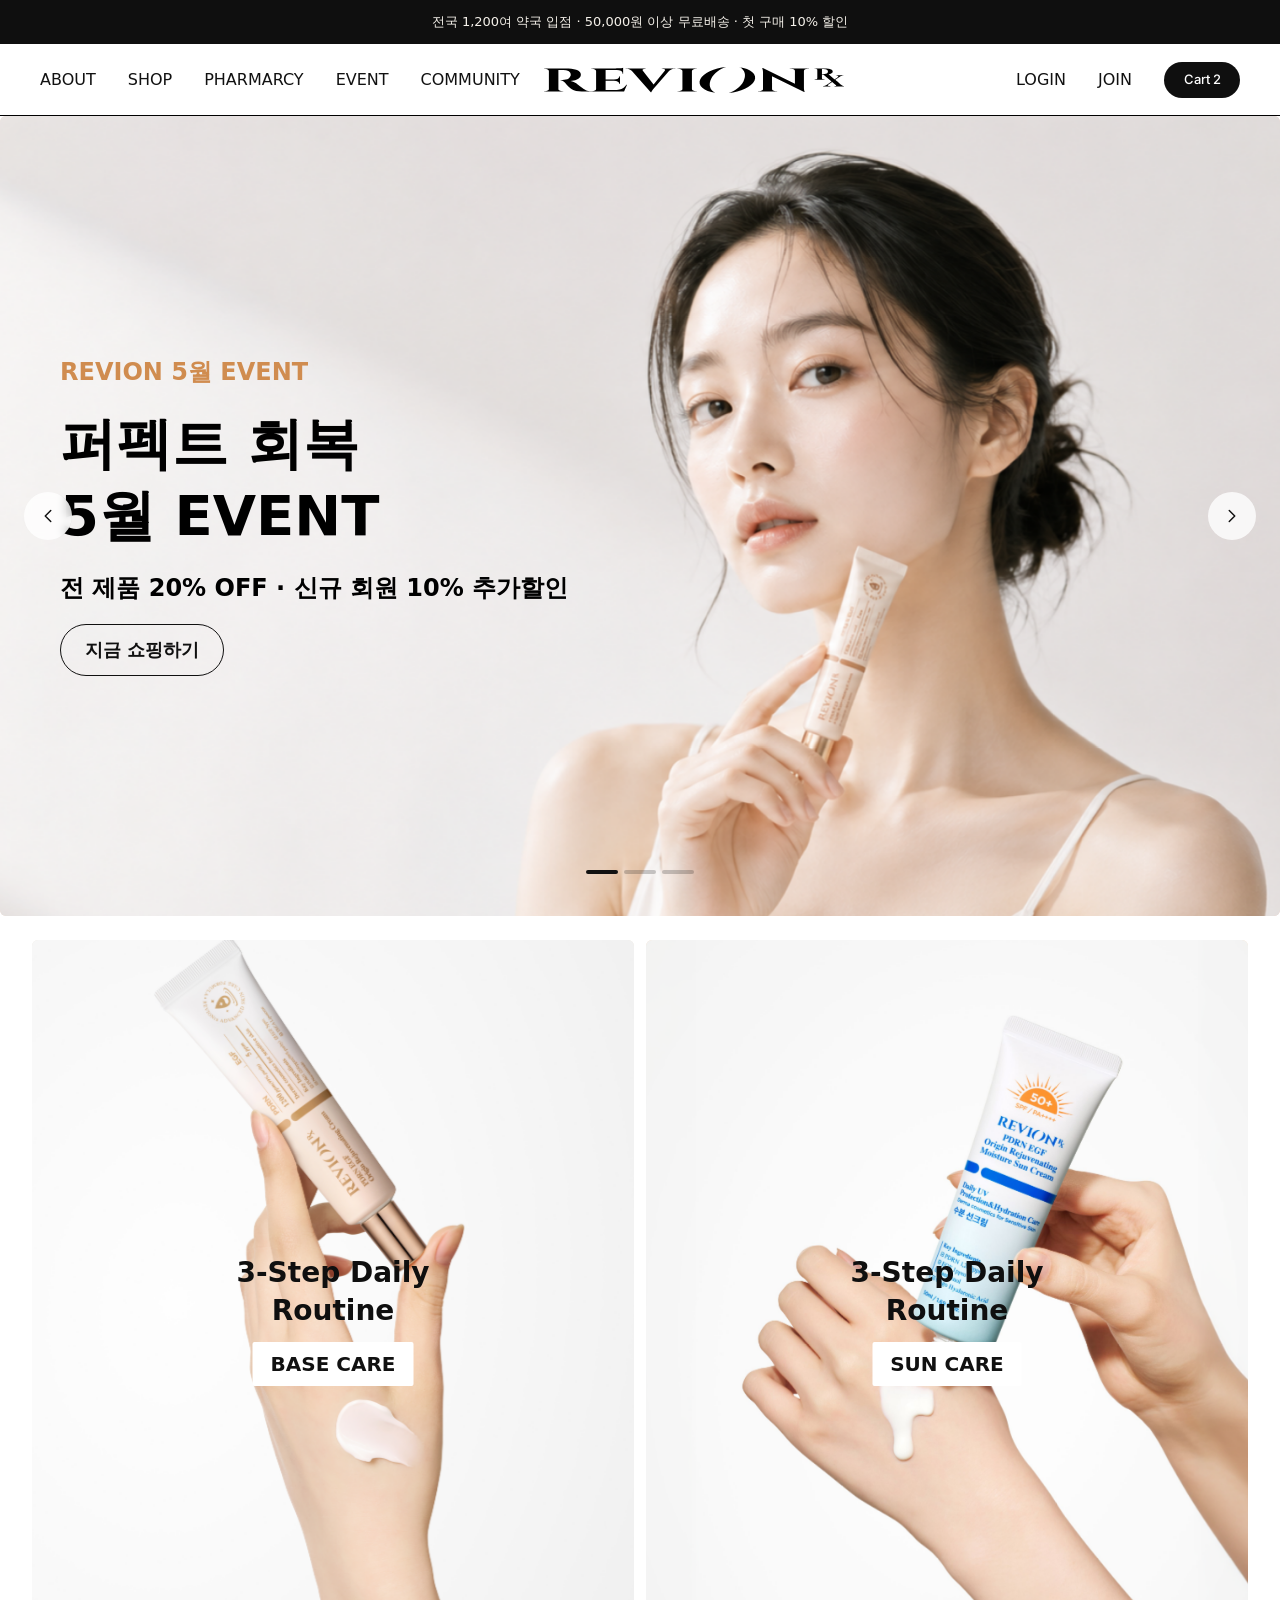
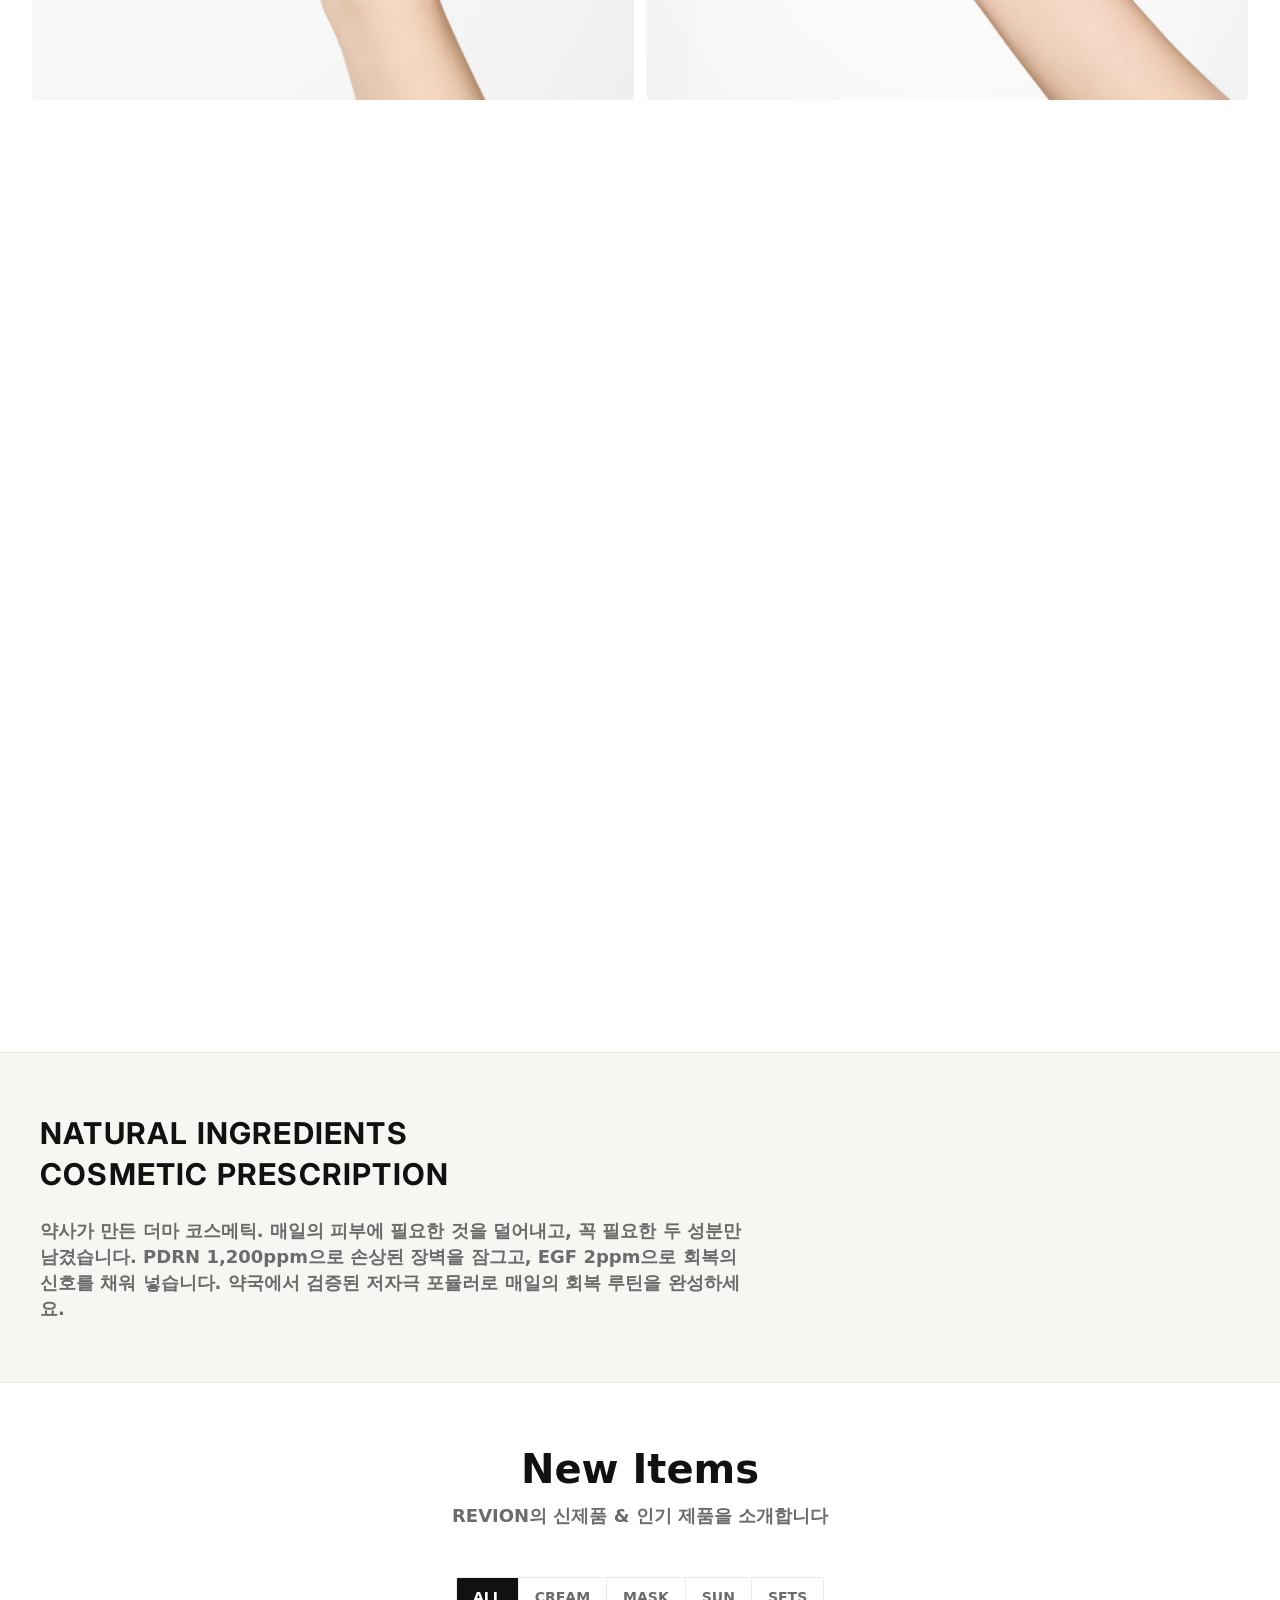
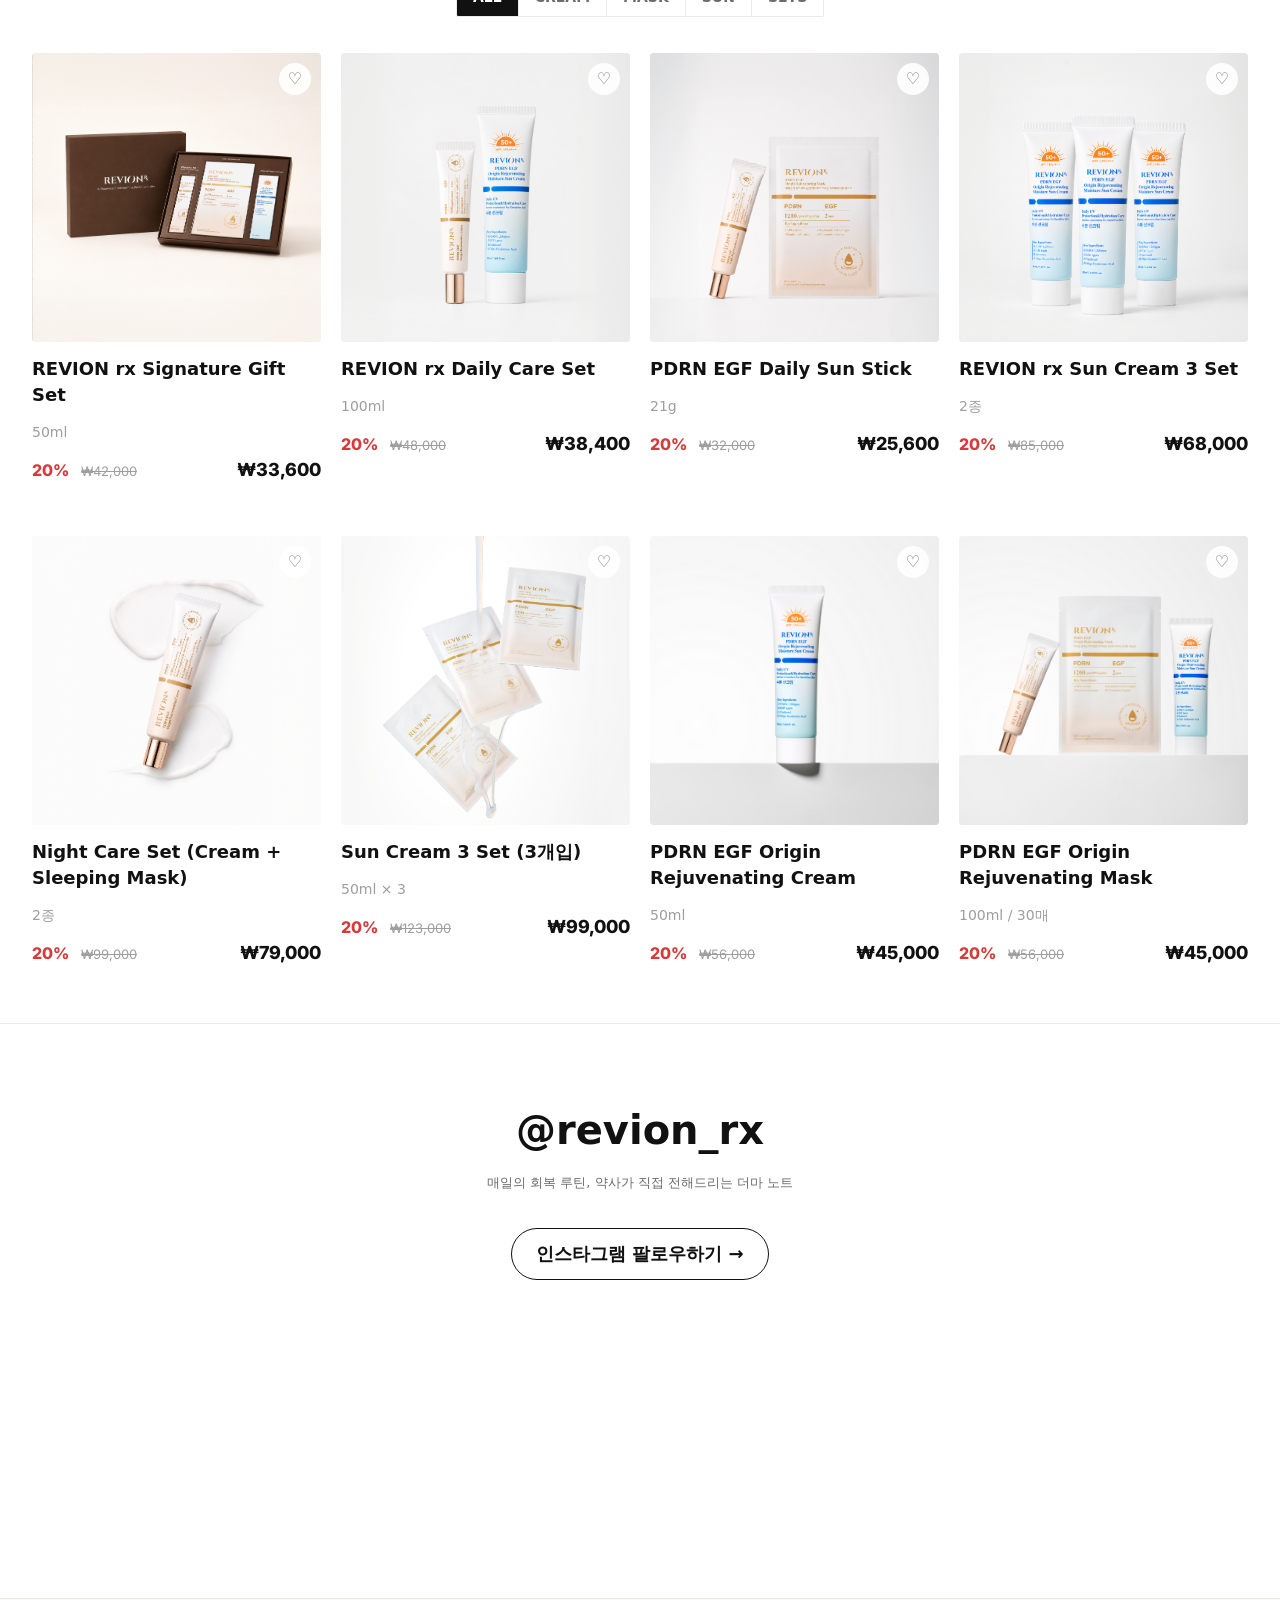
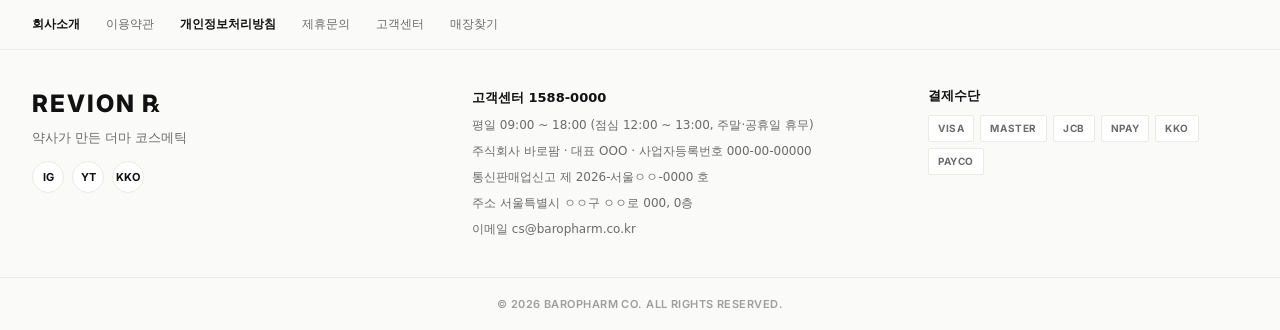
==== commit 3ed6ae4a: "Swap hero slide 1 image to local Hero.png Replace figma-hero.webp with the user-supplied 1920×980 He" ====
--- a/index.html
+++ b/index.html
@@ -45,7 +45,7 @@
   <ul class="hero__track">
     <li class="hero__slide is-active" aria-label="1 / 3" aria-roledescription="slide">
       <div class="hero__bg">
-        <img src="images/figma-hero.webp" alt="" data-parallax="0.18" />
+        <img src="images/Hero.png" alt="" data-parallax="0.18" />
       </div>
       <div class="hero__copy hero__copy--slide" data-reveal data-stagger>
         <p class="hero__eyebrow">REVION 5월 EVENT</p>
--- a/styles.css
+++ b/styles.css
@@ -246,12 +246,30 @@
   border-radius: 6px;
   overflow: hidden;
   background: var(--tile-base);
+  cursor: pointer;
+  isolation: isolate;
 }
 .ctile--sun { background: var(--tile-sun); }
 .ctile img {
   position: absolute; inset: 0;
   width: 100%; height: 100%; object-fit: cover;
-}
+  transition: filter .55s cubic-bezier(.2,.6,.2,1);
+}
+/* hover gradient overlay for text contrast */
+.ctile::after {
+  content: "";
+  position: absolute; inset: 0;
+  background: linear-gradient(180deg, rgba(0,0,0,0) 45%, rgba(0,0,0,.22) 100%);
+  opacity: 0;
+  transition: opacity .45s ease;
+  pointer-events: none;
+  z-index: 1;
+}
+.ctile:hover img,
+.ctile:focus-visible img { filter: brightness(.92) saturate(1.05); }
+.ctile:hover::after,
+.ctile:focus-visible::after { opacity: 1; }
+
 .ctile__overlay {
   position: absolute; left: 50%; top: 50%;
   transform: translate(-50%, -50%);
@@ -259,16 +277,49 @@
   gap: 12px;
   z-index: 2;
   text-align: center;
+  transition: transform .5s cubic-bezier(.2,.6,.2,1);
+}
+.ctile:hover .ctile__overlay,
+.ctile:focus-visible .ctile__overlay {
+  transform: translate(-50%, calc(-50% - 6px));
 }
 .ctile__rt {
   color: var(--ink-2);
   font-size: 28px; font-weight: 700; line-height: 38px;
-}
+  transition: color .35s ease;
+}
+.ctile:hover .ctile__rt,
+.ctile:focus-visible .ctile__rt { color: #000; }
+
 .ctile__cap {
   background: #fff; color: #111;
   padding: 8px 18px;
   border-radius: 2px;
   font-size: 20px; font-weight: 600; line-height: 28px;
+  display: inline-flex; align-items: center;
+  transition: background .35s ease, color .35s ease, padding-right .35s ease;
+}
+.ctile__cap::after {
+  content: "→";
+  font-family: 'Inter', sans-serif;
+  display: inline-block;
+  margin-left: 0;
+  max-width: 0;
+  overflow: hidden;
+  opacity: 0;
+  transform: translateX(-4px);
+  transition: max-width .35s ease, margin-left .35s ease, opacity .35s ease, transform .35s ease;
+}
+.ctile:hover .ctile__cap,
+.ctile:focus-visible .ctile__cap {
+  background: #111; color: #fff;
+}
+.ctile:hover .ctile__cap::after,
+.ctile:focus-visible .ctile__cap::after {
+  max-width: 1.4em;
+  margin-left: 10px;
+  opacity: 1;
+  transform: translateX(0);
 }
 
 /* ===== Best ===== */
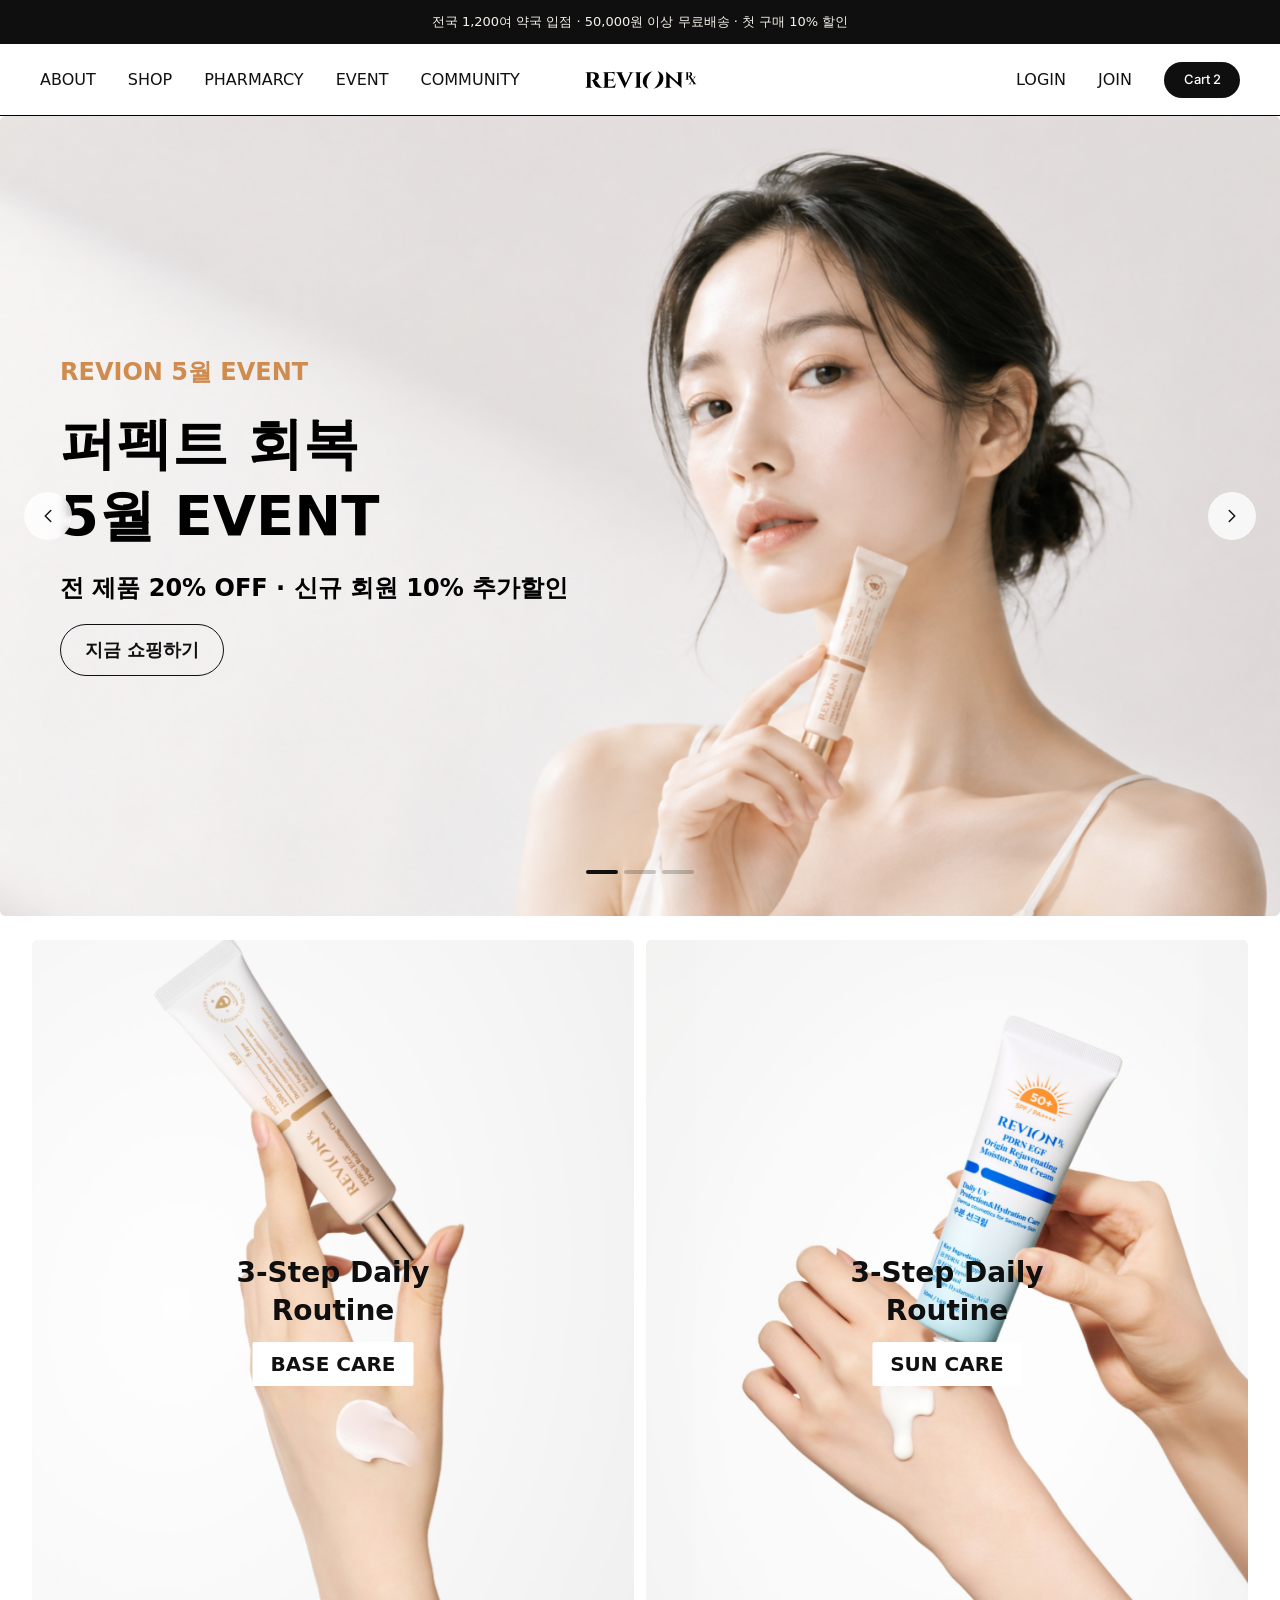
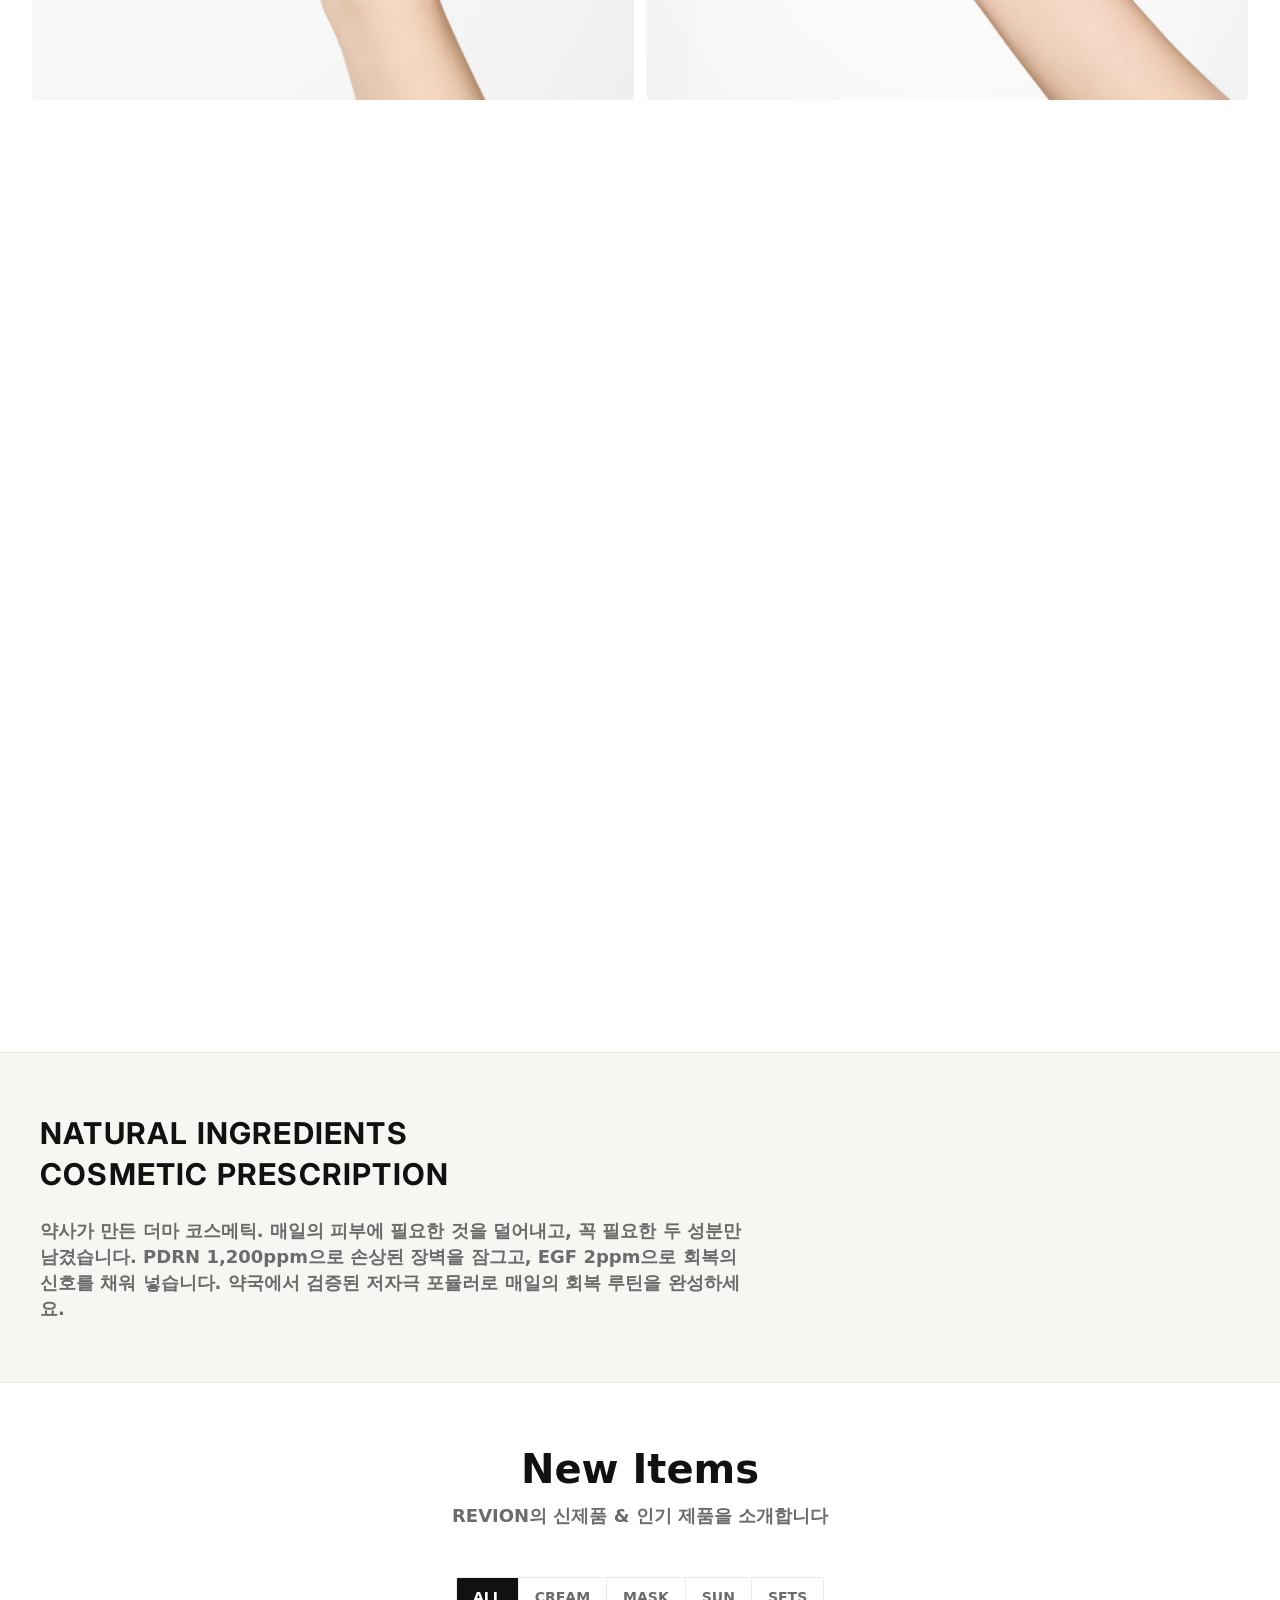
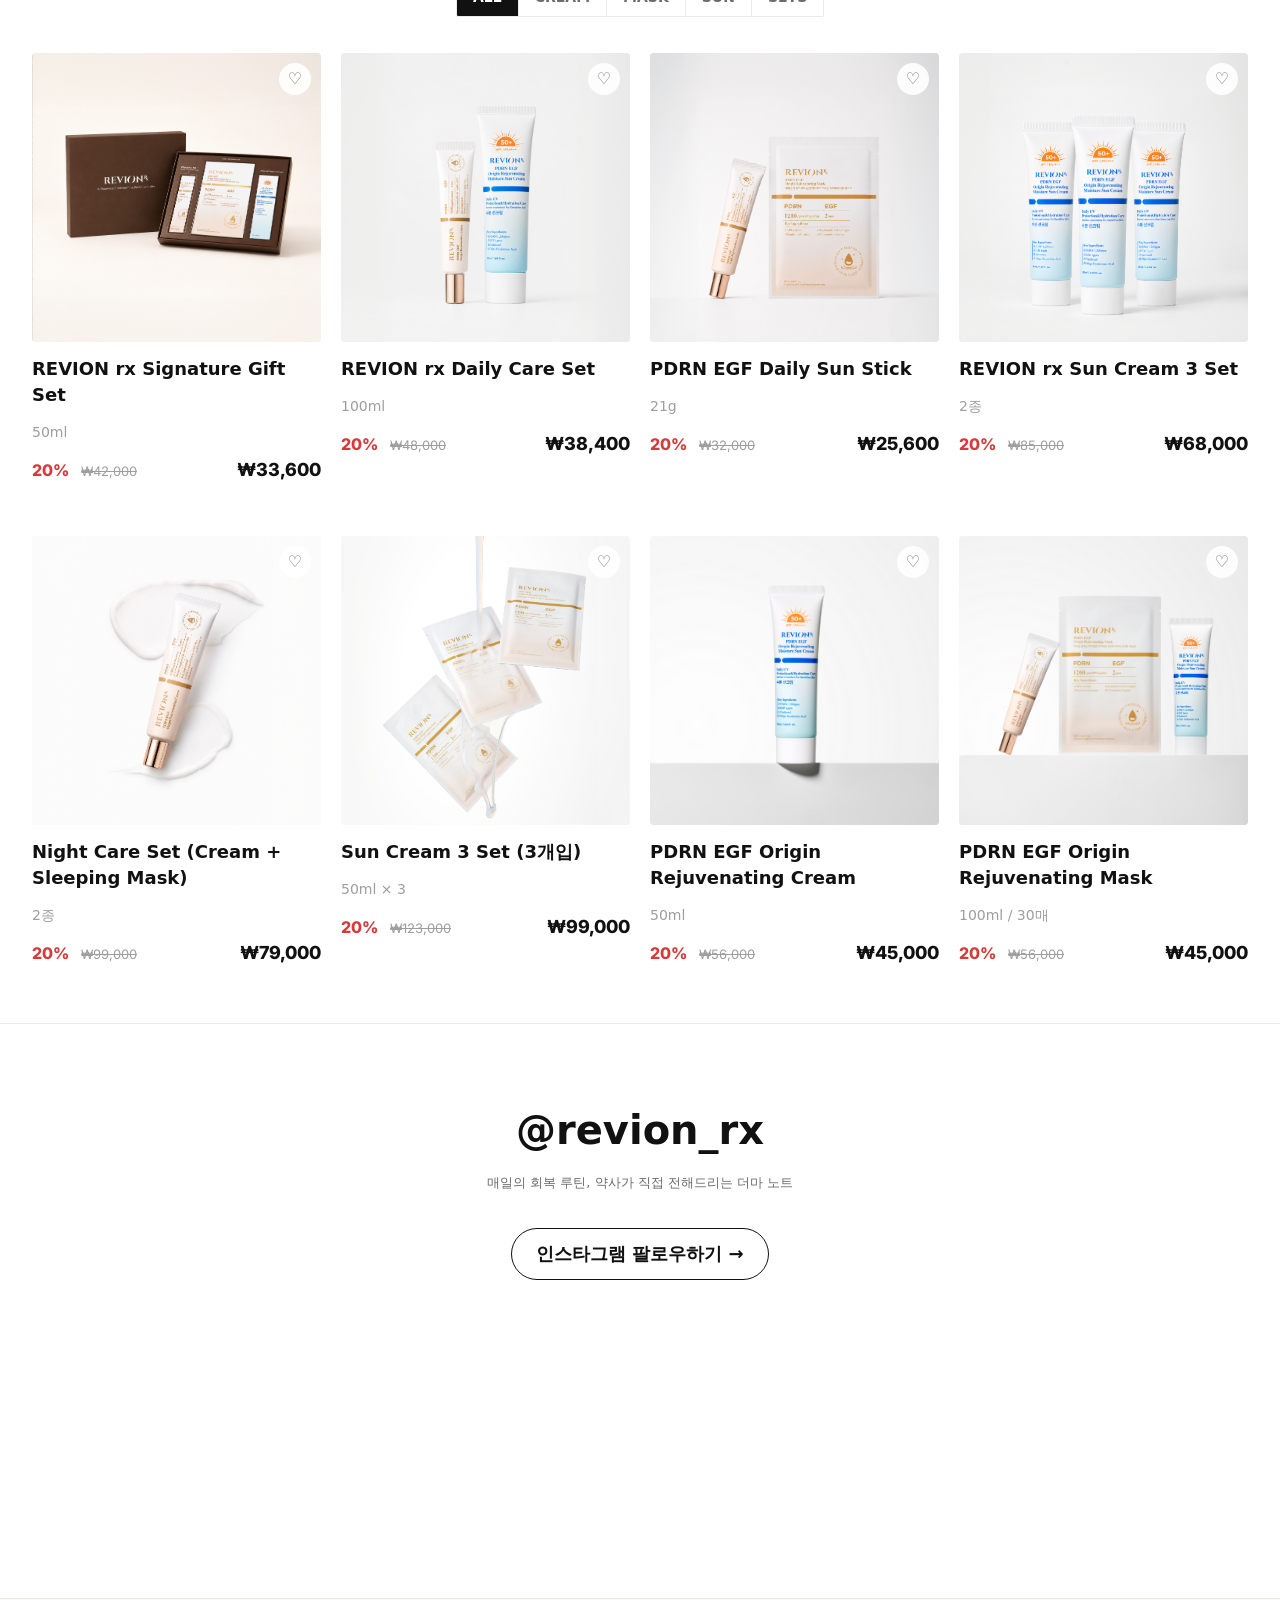
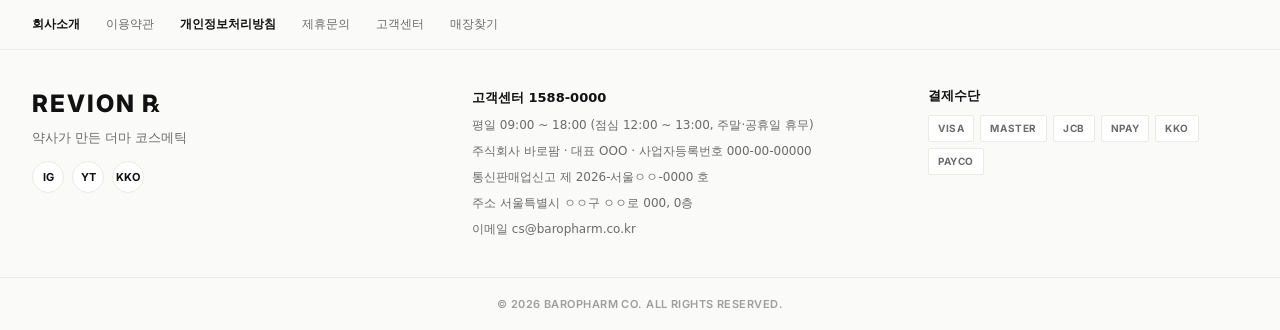
==== commit 5df03337: "Swap header logo to local logo.svg Replace figma-logo.svg with the user-supplied logo.svg from desig" ====
--- a/index.html
+++ b/index.html
@@ -30,7 +30,7 @@
       <a href="#">COMMUNITY</a>
     </nav>
     <a href="#" class="hdr__logo">
-      <img src="images/figma-logo.svg" alt="REVION RX" />
+      <img src="images/logo.svg" alt="REVION RX" />
     </a>
     <nav class="hdr__nav hdr__nav--right">
       <a href="#">LOGIN</a>
@@ -57,7 +57,7 @@
 
     <li class="hero__slide" aria-label="2 / 3" aria-roledescription="slide">
       <div class="hero__bg">
-        <img src="images/hero-main.webp" alt="" data-parallax="0.18" />
+        <img src="images/Hero-2.png" alt="" data-parallax="0.18" />
       </div>
       <div class="hero__copy hero__copy--slide">
         <p class="hero__eyebrow">SUMMER SUN CARE</p>
@@ -69,7 +69,7 @@
 
     <li class="hero__slide" aria-label="3 / 3" aria-roledescription="slide">
       <div class="hero__bg">
-        <img src="images/figma-best-hero.webp" alt="" data-parallax="0.18" />
+        <img src="images/Hero-3.png" alt="" data-parallax="0.18" />
       </div>
       <div class="hero__copy hero__copy--slide">
         <p class="hero__eyebrow">PHARMACY-PROVEN</p>
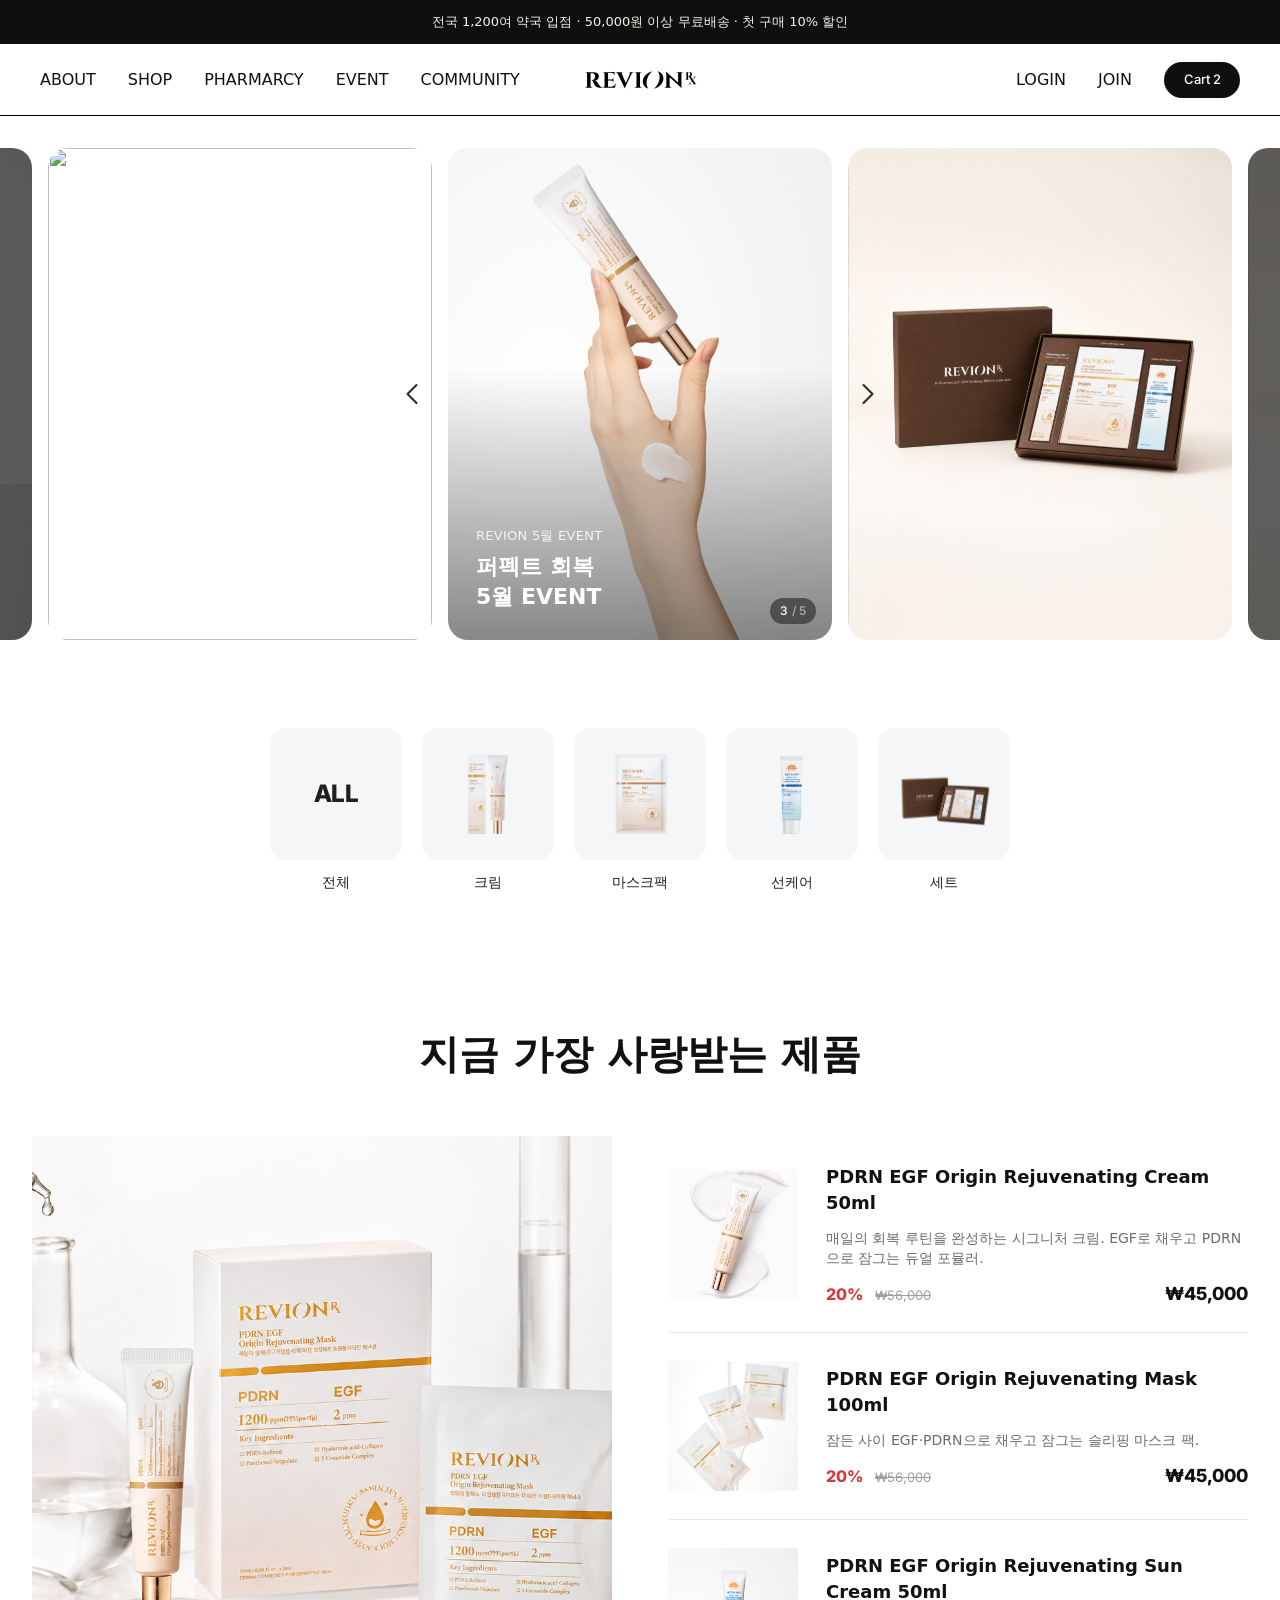
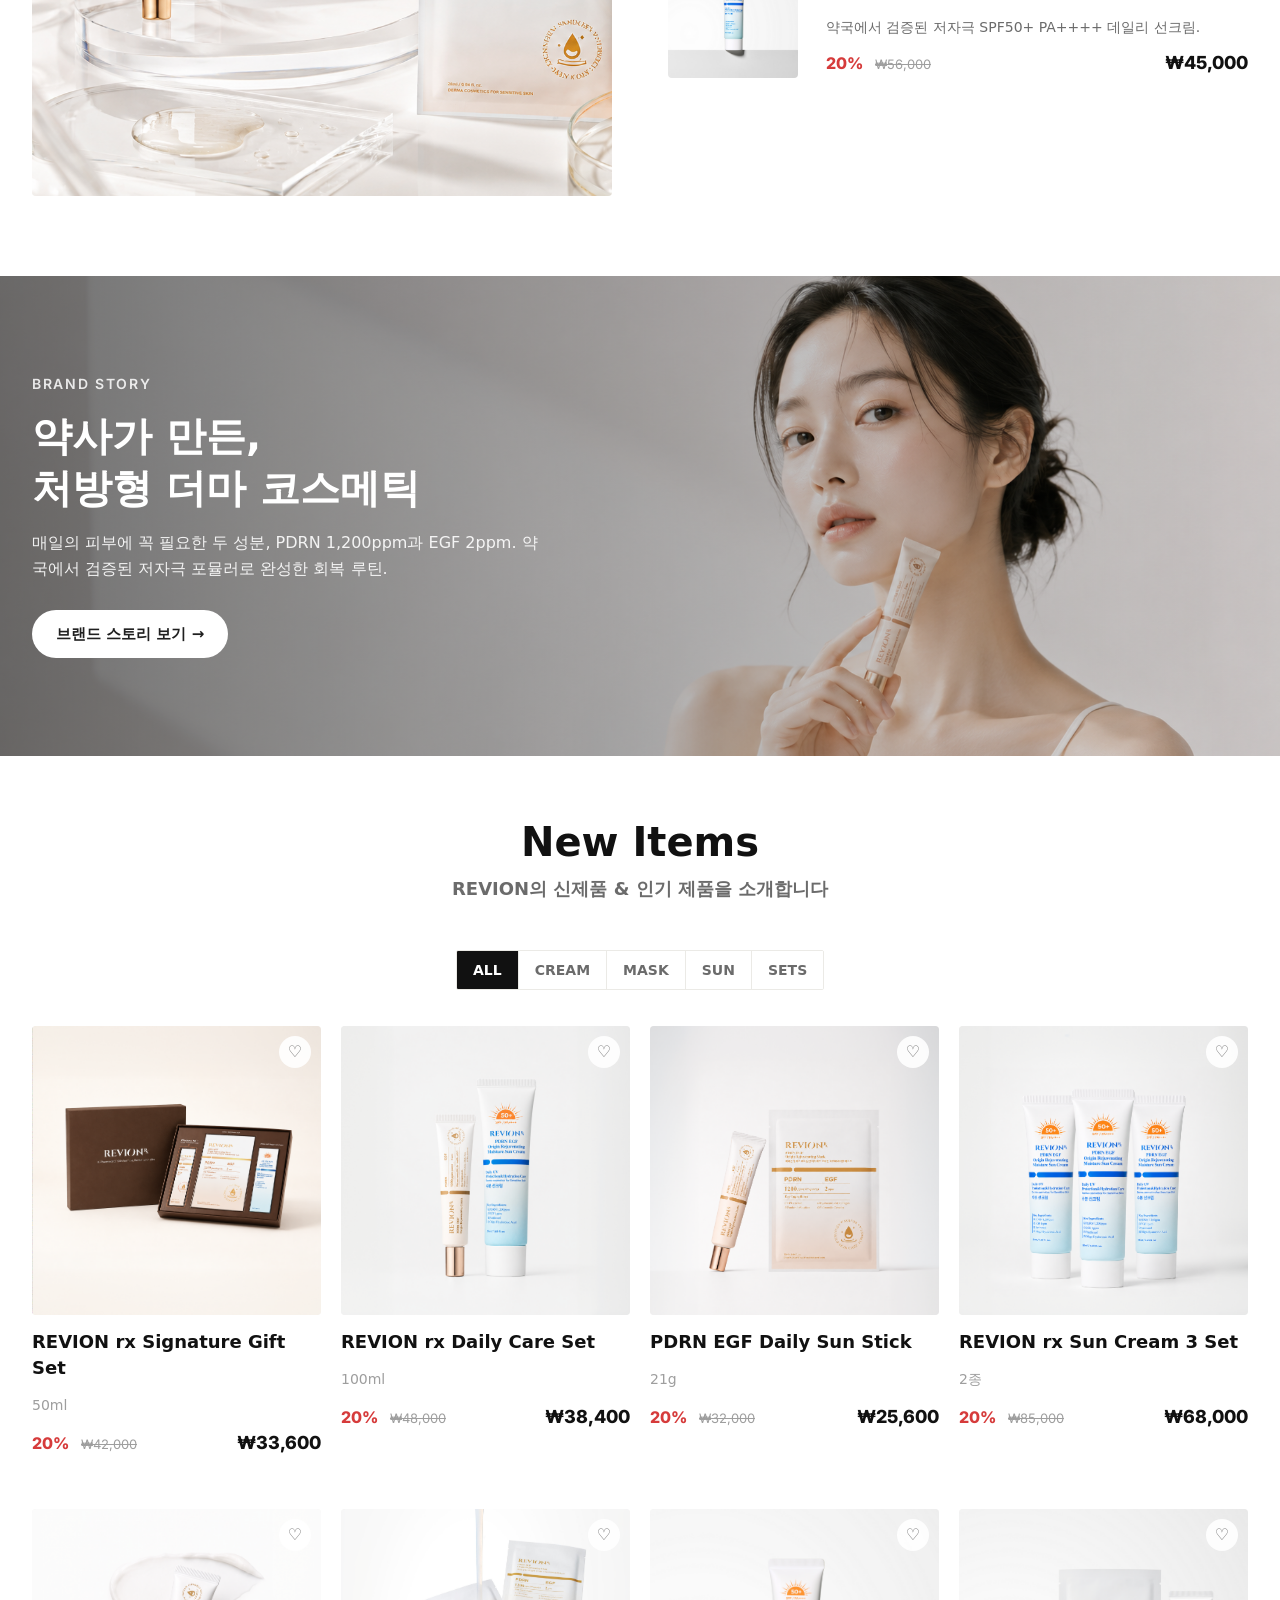
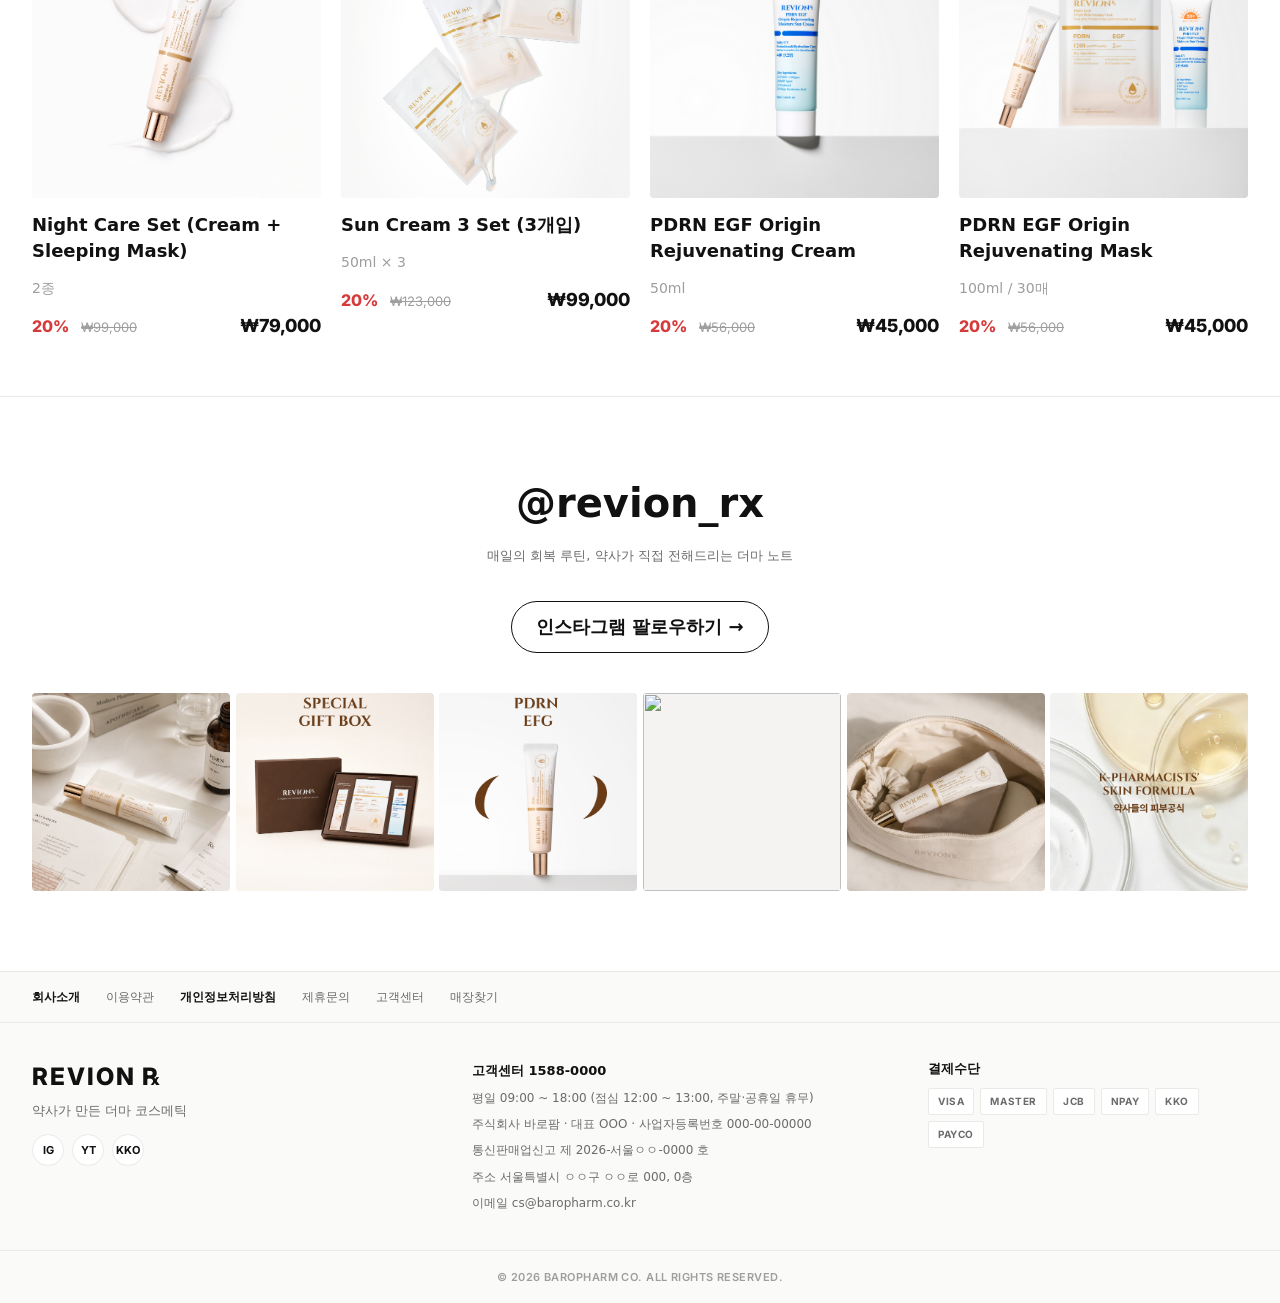
==== commit 0d978fcf: "Sync REVION home from local working copy Bring in 260 LOC of index.html updates and 327 LOC of style" ====
--- a/index.html
+++ b/index.html
@@ -40,45 +40,61 @@
   </div>
 </header>
 
-<!-- ===== Hero (auto-rolling carousel) ===== -->
+<!-- ===== Hero (card carousel) ===== -->
 <section class="hero" aria-label="REVION 메인 비주얼" aria-roledescription="carousel">
-  <ul class="hero__track">
-    <li class="hero__slide is-active" aria-label="1 / 3" aria-roledescription="slide">
-      <div class="hero__bg">
-        <img src="images/Hero.png" alt="" data-parallax="0.18" />
-      </div>
-      <div class="hero__copy hero__copy--slide" data-reveal data-stagger>
-        <p class="hero__eyebrow">REVION 5월 EVENT</p>
-        <h1 class="hero__title">퍼펙트 회복<br/>5월 EVENT</h1>
-        <p class="hero__sub">전 제품 20% OFF · 신규 회원 10% 추가할인</p>
-        <a href="#shop" class="btn-pill">지금 쇼핑하기</a>
-      </div>
-    </li>
-
-    <li class="hero__slide" aria-label="2 / 3" aria-roledescription="slide">
-      <div class="hero__bg">
-        <img src="images/Hero-2.png" alt="" data-parallax="0.18" />
-      </div>
-      <div class="hero__copy hero__copy--slide">
-        <p class="hero__eyebrow">SUMMER SUN CARE</p>
-        <h1 class="hero__title">매일의 자외선,<br/>가장 안전하게.</h1>
-        <p class="hero__sub">SPF50+ PA++++ · 약국 검증 저자극 데일리 선케어</p>
-        <a href="#shop" class="btn-pill">선케어 보러가기</a>
-      </div>
-    </li>
-
-    <li class="hero__slide" aria-label="3 / 3" aria-roledescription="slide">
-      <div class="hero__bg">
-        <img src="images/Hero-3.png" alt="" data-parallax="0.18" />
-      </div>
-      <div class="hero__copy hero__copy--slide">
-        <p class="hero__eyebrow">PHARMACY-PROVEN</p>
-        <h1 class="hero__title">약사가 만든<br/>처방형 더마.</h1>
-        <p class="hero__sub">PDRN 1,200ppm · EGF 2ppm 듀얼 부스팅 포뮬러</p>
-        <a href="#shop" class="btn-pill">브랜드 스토리 →</a>
-      </div>
-    </li>
-  </ul>
+  <div class="hero__viewport">
+    <ul class="hero__track">
+      <li class="hero__slide" aria-label="1 / 5" aria-roledescription="slide">
+        <div class="hero__bg">
+          <img src="images/product-mask-1.webp" alt="" />
+        </div>
+        <div class="hero__copy hero__copy--slide">
+          <p class="hero__eyebrow">NEW LAUNCH</p>
+          <h2 class="hero__title">민감 피부 장벽 케어<br/>EGFx 라인 출시</h2>
+        </div>
+      </li>
+
+      <li class="hero__slide" aria-label="2 / 5" aria-roledescription="slide">
+        <div class="hero__bg">
+          <img src="images/product-suncream-1.webp" alt="" />
+        </div>
+        <div class="hero__copy hero__copy--slide">
+          <p class="hero__eyebrow">SUMMER SUN CARE</p>
+          <h2 class="hero__title">매일의 자외선,<br/>가장 안전하게.</h2>
+        </div>
+      </li>
+
+      <li class="hero__slide is-active" aria-label="3 / 5" aria-roledescription="slide">
+        <div class="hero__bg">
+          <img src="images/product-cream-1.webp" alt="" />
+        </div>
+        <div class="hero__copy hero__copy--slide">
+          <p class="hero__eyebrow">REVION 5월 EVENT</p>
+          <h2 class="hero__title">퍼펙트 회복<br/>5월 EVENT</h2>
+        </div>
+      </li>
+
+      <li class="hero__slide" aria-label="4 / 5" aria-roledescription="slide">
+        <div class="hero__bg">
+          <img src="images/giftset-main.webp" alt="" />
+        </div>
+        <div class="hero__copy hero__copy--slide">
+          <p class="hero__eyebrow">PHARMACY-PROVEN</p>
+          <h2 class="hero__title">약사가 만든<br/>처방형 더마.</h2>
+        </div>
+      </li>
+
+      <li class="hero__slide" aria-label="5 / 5" aria-roledescription="slide">
+        <div class="hero__bg">
+          <img src="images/figma-pcard1.webp" alt="" />
+        </div>
+        <div class="hero__copy hero__copy--slide">
+          <p class="hero__eyebrow">SIGNATURE SET</p>
+          <h2 class="hero__title">REVION rx<br/>시그니처 기프트셋</h2>
+        </div>
+      </li>
+    </ul>
+  </div>
 
   <button class="hero__arrow hero__arrow--prev" aria-label="이전 슬라이드">
     <svg viewBox="0 0 24 24" fill="none" stroke="currentColor" stroke-width="1.6" stroke-linecap="round" stroke-linejoin="round"><path d="m15 18-6-6 6-6"/></svg>
@@ -87,30 +103,48 @@
     <svg viewBox="0 0 24 24" fill="none" stroke="currentColor" stroke-width="1.6" stroke-linecap="round" stroke-linejoin="round"><path d="m9 18 6-6-6-6"/></svg>
   </button>
 
-  <div class="hero__dots" role="tablist" aria-label="슬라이드 인디케이터">
-    <button class="is-on" data-slide="0" role="tab" aria-label="슬라이드 1"></button>
-    <button data-slide="1" role="tab" aria-label="슬라이드 2"></button>
-    <button data-slide="2" role="tab" aria-label="슬라이드 3"></button>
+  <div class="hero__counter" aria-live="polite">
+    <span class="hero__counter-now">1</span>
+    <span class="hero__counter-sep">/</span>
+    <span class="hero__counter-total">3</span>
   </div>
 </section>
 
-<!-- ===== Category Tile ===== -->
-<section class="cattile" data-reveal data-stagger>
-  <a href="#" class="ctile ctile--base">
-    <img src="images/figma-base-care.webp" alt="BASE CARE" data-parallax-tile="0.08" />
-    <div class="ctile__overlay">
-      <p class="ctile__rt">3-Step Daily Routine</p>
-      <span class="ctile__cap">BASE CARE</span>
-    </div>
-  </a>
-  <a href="#" class="ctile ctile--sun">
-    <img src="images/figma-sun-care.webp" alt="SUN CARE" data-parallax-tile="0.08" />
-    <div class="ctile__overlay">
-      <p class="ctile__rt">3-Step Daily Routine</p>
-      <span class="ctile__cap">SUN CARE</span>
-    </div>
-  </a>
-</section>
+<!-- ===== Category Nav (icon) ===== -->
+<nav class="catnav" data-reveal data-stagger aria-label="카테고리 바로가기">
+  <ul class="catnav__list">
+    <li>
+      <a href="#" class="catbox">
+        <span class="catbox__all">ALL</span>
+      </a>
+      <p class="catbox__label">전체</p>
+    </li>
+    <li class="cat--tall">
+      <a href="#" class="catbox">
+        <img src="images/누끼/Group%202043689077.png" alt="" />
+      </a>
+      <p class="catbox__label">크림</p>
+    </li>
+    <li class="cat--tall">
+      <a href="#" class="catbox">
+        <img src="images/누끼/Asset%203%404x%201.png" alt="" />
+      </a>
+      <p class="catbox__label">마스크팩</p>
+    </li>
+    <li class="cat--tall">
+      <a href="#" class="catbox">
+        <img src="images/누끼/Asset%205%404x%201.png" alt="" />
+      </a>
+      <p class="catbox__label">선케어</p>
+    </li>
+    <li>
+      <a href="#" class="catbox">
+        <img src="images/누끼/image%20174445.png" alt="" />
+      </a>
+      <p class="catbox__label">세트</p>
+    </li>
+  </ul>
+</nav>
 
 <!-- ===== Best Items ===== -->
 <section class="best" id="shop">
@@ -160,13 +194,16 @@
   </div>
 </section>
 
-<!-- ===== Philosophy ===== -->
-<section class="philosophy" data-reveal data-stagger>
-  <h2 class="philo__title">NATURAL INGREDIENTS<br/>COSMETIC PRESCRIPTION</h2>
-  <p class="philo__body">
-    약사가 만든 더마 코스메틱. 매일의 피부에 필요한 것을 덜어내고, 꼭 필요한 두 성분만 남겼습니다. PDRN 1,200ppm으로 손상된 장벽을 잠그고, EGF 2ppm으로 회복의 신호를 채워 넣습니다. 약국에서 검증된 저자극 포뮬러로 매일의 회복 루틴을 완성하세요.
-  </p>
-</section>
+<!-- ===== Brand Story Banner ===== -->
+<a href="#brand-story" class="story-banner" data-reveal>
+  <img src="images/split-hero.webp" alt="" class="story-banner__bg" />
+  <div class="story-banner__inner">
+    <p class="story-banner__eyebrow">BRAND STORY</p>
+    <h2 class="story-banner__title">약사가 만든,<br/>처방형 더마 코스메틱</h2>
+    <p class="story-banner__sub">매일의 피부에 꼭 필요한 두 성분, PDRN 1,200ppm과 EGF 2ppm. 약국에서 검증된 저자극 포뮬러로 완성한 회복 루틴.</p>
+    <span class="story-banner__cta">브랜드 스토리 보기 →</span>
+  </div>
+</a>
 
 <!-- ===== New Items ===== -->
 <section class="newitems">
@@ -364,33 +401,94 @@
     });
   });
 
-  // Hero carousel — auto-rolling with arrows, dots, hover-pause, keyboard
+  // Hero card carousel — infinite loop with seamless wrap
   (function(){
-    const hero   = document.querySelector('.hero');
-    const slides = document.querySelectorAll('.hero__slide');
-    const dots   = document.querySelectorAll('.hero__dots button');
+    const hero    = document.querySelector('.hero');
+    const track   = document.querySelector('.hero__track');
+    if (!hero || !track) return;
+
+    const originals = Array.from(track.querySelectorAll('.hero__slide'));
+    const N = originals.length;
+    if (N < 2) return;
+
+    // Clone all real slides on both sides → [clones][reals][clones]
+    originals.forEach(s => {
+      const c = s.cloneNode(true);
+      c.classList.remove('is-active');
+      c.setAttribute('aria-hidden', 'true');
+      track.appendChild(c);
+    });
+    originals.slice().reverse().forEach(s => {
+      const c = s.cloneNode(true);
+      c.classList.remove('is-active');
+      c.setAttribute('aria-hidden', 'true');
+      track.insertBefore(c, track.firstChild);
+    });
+
+    const slides = track.querySelectorAll('.hero__slide');
     const prev   = document.querySelector('.hero__arrow--prev');
     const next   = document.querySelector('.hero__arrow--next');
-    if (!hero || slides.length < 2) return;
-
+    const cntNow = document.querySelector('.hero__counter-now');
+    const cntTot = document.querySelector('.hero__counter-total');
+
+    if (cntTot) cntTot.textContent = String(N);
+
+    const REAL_START = N;
     const INTERVAL = 5000;
-    let i = 0, timer;
-
-    const goTo = (n) => {
-      i = (n + slides.length) % slides.length;
-      slides.forEach((s, idx) => s.classList.toggle('is-active', idx === i));
-      dots.forEach((d, idx) => d.classList.toggle('is-on', idx === i));
+    // Start at the originally-marked active real slide (or middle)
+    const initialReal = Math.max(0, originals.findIndex(s => s.classList.contains('is-active')));
+    let i = REAL_START + (initialReal >= 0 ? initialReal : Math.floor(N / 2));
+    let timer;
+
+    const realIdx = (v) => ((v - REAL_START) % N + N) % N;
+
+    const position = (animate) => {
+      track.style.transition = animate ? '' : 'none';
+      const styles = getComputedStyle(hero);
+      const raw = styles.getPropertyValue('--card-w').trim();
+      const cardW = raw.endsWith('vw')
+        ? window.innerWidth * parseFloat(raw) / 100
+        : parseFloat(raw);
+      const gap = parseFloat(styles.getPropertyValue('--card-gap')) || 16;
+      const offset = -i * (cardW + gap);
+      track.style.transform = `translate3d(${offset}px, 0, 0)`;
+      slides.forEach((s, idx) => {
+        s.classList.toggle('is-active', idx === i);
+        s.classList.toggle('is-main', Math.abs(idx - i) <= 1);
+      });
+      if (cntNow) cntNow.textContent = String(realIdx(i) + 1);
     };
+
+    const goTo   = (v) => { i = v; position(true); };
     const advance = (d) => goTo(i + d);
+
+    // Seamless wrap when entering clone zone
+    track.addEventListener('transitionend', (e) => {
+      if (e.target !== track || e.propertyName !== 'transform') return;
+      if (i < REAL_START) {
+        i += N;
+        position(false);
+        void track.offsetWidth;
+        track.style.transition = '';
+      } else if (i >= REAL_START + N) {
+        i -= N;
+        position(false);
+        void track.offsetWidth;
+        track.style.transition = '';
+      }
+    });
+
     const start = () => { stop(); timer = setInterval(() => advance(1), INTERVAL); };
     const stop  = () => { if (timer) { clearInterval(timer); timer = null; } };
 
     prev?.addEventListener('click', () => { advance(-1); start(); });
     next?.addEventListener('click', () => { advance(+1); start(); });
-    dots.forEach(d => d.addEventListener('click', () => {
-      goTo(parseInt(d.dataset.slide, 10));
-      start();
-    }));
+
+    slides.forEach((s, idx) => {
+      s.addEventListener('click', () => {
+        if (idx !== i) { goTo(idx); start(); }
+      });
+    });
 
     hero.addEventListener('mouseenter', stop);
     hero.addEventListener('mouseleave', start);
@@ -402,11 +500,13 @@
       if (e.key === 'ArrowRight') { advance(+1); start(); }
     });
 
-    // Pause when tab is hidden
     document.addEventListener('visibilitychange', () => {
       document.hidden ? stop() : start();
     });
 
+    window.addEventListener('resize', () => position(false));
+
+    position(false);
     if (!PRM) start();
   })();
 
--- a/styles.css
+++ b/styles.css
@@ -127,85 +127,132 @@
 }
 .hdr__cart:hover { opacity: .92; }
 
-/* ===== Hero (carousel) ===== */
+/* ===== Hero (card carousel) ===== */
 .hero {
+  --card-w: 26vw;
+  --card-ratio: 0.78;
+  --card-h: calc(var(--card-w) / var(--card-ratio));
+  --card-gap: 16px;
   position: relative;
-  height: 980px;
-  background: linear-gradient(90deg, var(--hero-from) 0%, var(--hero-to) 100%);
-  border-radius: 6px;
-  overflow: hidden;
+  padding: 32px 0 48px;
+  background: transparent;
+  overflow: hidden;
+}
+.hero__viewport {
+  overflow: hidden;
+  width: 100%;
 }
 .hero__track {
+  display: flex;
+  gap: var(--card-gap);
+  list-style: none; padding: 0; margin: 0;
+  padding-inline: calc((100vw - var(--card-w)) / 2);
+  transition: transform .7s cubic-bezier(.22,.61,.36,1);
+  will-change: transform;
+}
+.hero__slide {
+  position: relative;
+  flex: 0 0 var(--card-w);
+  aspect-ratio: var(--card-ratio) / 1;
+  border-radius: 20px;
+  overflow: hidden;
+  transition: transform .6s cubic-bezier(.22,.61,.36,1);
+  cursor: pointer;
+}
+.hero__slide::after {
+  content: '';
   position: absolute; inset: 0;
-  list-style: none; padding: 0; margin: 0;
-}
-.hero__slide {
+  background: rgba(0,0,0,.62);
+  z-index: 3;
+  transition: background .5s ease;
+  pointer-events: none;
+}
+/* Main 3 cards: active center + immediate neighbors (no overlay) */
+.hero__slide.is-main::after {
+  background: rgba(0,0,0,0);
+}
+.hero__slide.is-active {
+  cursor: default;
+}
+.hero__slide.is-active::after {
+  background: linear-gradient(180deg, rgba(0,0,0,0) 45%, rgba(0,0,0,.45) 100%);
+}
+.hero__slide:not(.is-main):hover::after { background: rgba(0,0,0,.45); }
+.hero__bg { position: absolute; inset: 0; z-index: 1; }
+.hero__bg img {
   position: absolute; inset: 0;
+  width: 100%; height: 100%; object-fit: cover; object-position: center;
+}
+.hero__copy {
+  position: absolute; left: 28px; right: 28px; bottom: 28px;
+  display: flex; flex-direction: column; gap: 6px;
+  z-index: 4;
+  color: #fff;
   opacity: 0;
   visibility: hidden;
-  pointer-events: none;
-  transition: opacity 1s cubic-bezier(.4,0,.2,1), visibility 0s linear 1s;
-}
-.hero__slide.is-active {
+  transition: opacity .5s ease;
+}
+.hero__slide.is-active .hero__copy {
   opacity: 1;
   visibility: visible;
-  pointer-events: auto;
-  z-index: 2;
-  transition: opacity 1s cubic-bezier(.4,0,.2,1), visibility 0s linear 0s;
-}
-.hero__bg { position: absolute; inset: 0; }
-.hero__bg img {
-  position: absolute; inset: 0;
-  width: 100%; height: 100%; object-fit: cover; object-position: center right;
-}
-.hero__copy {
-  position: absolute; left: 0; top: 0; bottom: 0;
-  display: flex; flex-direction: column; justify-content: center;
-  gap: 20px;
-  padding: 0 80px;
-  max-width: 1013px;
-  z-index: 2;
-}
-/* per-slide copy entrance (active slide only) */
-.hero__slide .hero__copy--slide {
-  transform: translateY(16px);
-  opacity: 0;
-  transition: opacity .8s ease .15s, transform .8s cubic-bezier(.2,.6,.2,1) .15s;
-}
-.hero__slide.is-active .hero__copy--slide {
-  opacity: 1;
-  transform: none;
-}
-
-/* Arrows */
+}
+
+.hero__eyebrow {
+  color: #fff;
+  font-size: 13px; font-weight: 500; line-height: 20px;
+  opacity: .85;
+  letter-spacing: .02em;
+  margin: 0;
+}
+.hero__title {
+  color: #fff;
+  font-size: 22px; font-weight: 700; line-height: 30px;
+  margin: 0;
+}
+
+/* Arrows — minimal chevron, no circle */
 .hero__arrow {
   position: absolute;
-  top: 50%; transform: translateY(-50%);
-  width: 48px; height: 48px;
+  top: calc(32px + var(--card-h) / 2);
+  transform: translateY(-50%);
+  width: 40px; height: 40px;
   display: inline-flex; align-items: center; justify-content: center;
-  background: rgba(255,255,255,.78);
-  color: var(--ink);
+  background: transparent;
+  border: none;
+  color: #2a2a2a;
+  cursor: pointer;
+  z-index: 6;
+  transition: transform .2s ease, color .2s ease;
+}
+.hero__arrow:hover {
+  color: #000;
+  transform: translateY(-50%) scale(1.15);
+}
+.hero__arrow svg {
+  width: 36px; height: 36px;
+  stroke-width: 1.4;
+}
+.hero__arrow--prev { left: calc((100vw - var(--card-w)) / 2 - 56px); }
+.hero__arrow--next { right: calc((100vw - var(--card-w)) / 2 - 56px); }
+
+/* Counter pill */
+.hero__counter {
+  position: absolute;
+  bottom: calc(48px + 16px);
+  right: calc(50vw - var(--card-w) / 2 + 16px);
+  display: inline-flex; align-items: center; gap: 3px;
+  padding: 4px 10px;
+  background: rgba(0,0,0,.45);
+  backdrop-filter: blur(6px);
+  color: #fff;
   border-radius: 999px;
+  font-family: 'Inter', sans-serif;
+  font-size: 12px; font-weight: 500; line-height: 18px;
   z-index: 6;
-  transition: background .2s ease, transform .2s ease;
-  backdrop-filter: blur(4px);
-}
-.hero__arrow:hover { background: #fff; transform: translateY(-50%) scale(1.06); }
-.hero__arrow svg { width: 22px; height: 22px; }
-.hero__arrow--prev { left: 24px; }
-.hero__arrow--next { right: 24px; }
-.hero__eyebrow {
-  color: var(--brand);
-  font-size: 24px; font-weight: 600; line-height: 32px;
-}
-.hero__title {
-  color: #000;
-  font-size: 56px; font-weight: 700; line-height: 72px;
-}
-.hero__sub {
-  color: #000;
-  font-size: 24px; font-weight: 600; line-height: 32px;
-}
+  letter-spacing: .02em;
+}
+.hero__counter-sep { opacity: .55; }
+.hero__counter-total { opacity: .55; }
 .btn-pill {
   display: inline-flex; align-items: center; justify-content: center;
   height: 52px; padding: 12px 24px;
@@ -217,21 +264,64 @@
   transition: background .2s ease, color .2s ease;
 }
 .btn-pill:hover { background: var(--ink-3); color: #fff; }
-.hero__dots {
-  position: absolute; left: 50%; transform: translateX(-50%);
-  bottom: 42px;
-  display: flex; gap: 6px;
-  z-index: 6;
-}
-.hero__dots button {
-  display: block; width: 32px; height: 4px; padding: 0;
-  border: none; border-radius: 2px;
-  background: rgba(17,17,17,.22);
-  cursor: pointer;
-  transition: background .3s ease, transform .2s ease;
-}
-.hero__dots button:hover { background: rgba(17,17,17,.45); }
-.hero__dots button.is-on { background: #111; }
+
+/* ===== Category Nav (icon) ===== */
+.catnav {
+  padding: 40px var(--hgut) 56px;
+  background: #fff;
+}
+.catnav__list {
+  display: flex;
+  justify-content: center;
+  gap: 20px;
+  list-style: none;
+  padding: 0; margin: 0;
+}
+.catnav__list > li {
+  display: flex;
+  flex-direction: column;
+  align-items: center;
+  gap: 12px;
+}
+.catbox {
+  display: flex;
+  align-items: center;
+  justify-content: center;
+  width: 132px;
+  height: 132px;
+  background: #F4F6F8;
+  border-radius: 16px;
+  overflow: hidden;
+  transition: transform .25s ease, background .25s ease;
+}
+.catbox:hover {
+  transform: translateY(-4px);
+  background: #ECEFF2;
+}
+.catbox img {
+  width: 82%;
+  height: 82%;
+  object-fit: contain;
+  mix-blend-mode: multiply;
+}
+.cat--tall .catbox img {
+  width: 60%;
+  height: 60%;
+}
+.catbox__all {
+  font-family: 'Inter', sans-serif;
+  font-size: 24px;
+  font-weight: 800;
+  color: #1F1F1F;
+  letter-spacing: -0.02em;
+}
+.catbox__label {
+  font-size: 14px;
+  line-height: 20px;
+  font-weight: 400;
+  color: #1F1F1F;
+  margin: 0;
+}
 
 /* ===== Category tiles ===== */
 .cattile {
@@ -421,6 +511,73 @@
   color: var(--text);
   font-size: 18px; font-weight: 600; line-height: 26px;
   max-width: 720px;
+}
+
+/* ===== Brand Story Banner (full-width) ===== */
+.story-banner {
+  position: relative;
+  display: block;
+  width: 100%;
+  height: 480px;
+  overflow: hidden;
+  background: #1a1a1a;
+  text-decoration: none;
+}
+.story-banner__bg {
+  position: absolute; inset: 0;
+  width: 100%; height: 100%;
+  object-fit: cover; object-position: center;
+  transition: transform 1.2s cubic-bezier(.22,.61,.36,1);
+}
+.story-banner:hover .story-banner__bg { transform: scale(1.04); }
+.story-banner::after {
+  content: '';
+  position: absolute; inset: 0;
+  background: linear-gradient(90deg, rgba(0,0,0,.55) 0%, rgba(0,0,0,.25) 60%, rgba(0,0,0,.1) 100%);
+  pointer-events: none;
+}
+.story-banner__inner {
+  position: relative;
+  z-index: 2;
+  max-width: 1280px;
+  margin: 0 auto;
+  height: 100%;
+  display: flex; flex-direction: column; justify-content: center;
+  gap: 16px;
+  padding: 0 var(--hgut);
+  color: #fff;
+}
+.story-banner__eyebrow {
+  font-family: 'Inter', sans-serif;
+  font-size: 14px; font-weight: 600; line-height: 20px;
+  letter-spacing: .12em;
+  opacity: .85;
+  margin: 0;
+}
+.story-banner__title {
+  font-size: 40px; font-weight: 700; line-height: 52px;
+  margin: 0;
+  color: #fff;
+}
+.story-banner__sub {
+  font-size: 16px; font-weight: 400; line-height: 26px;
+  max-width: 520px;
+  opacity: .9;
+  margin: 0;
+}
+.story-banner__cta {
+  display: inline-flex; align-items: center;
+  height: 48px; padding: 0 24px;
+  margin-top: 12px;
+  background: #fff;
+  color: #1F1F1F;
+  border-radius: 999px;
+  font-size: 15px; font-weight: 600; line-height: 1;
+  width: max-content;
+  transition: transform .25s ease, background .25s ease;
+}
+.story-banner:hover .story-banner__cta {
+  transform: translateX(4px);
 }
 
 /* ===== New Items ===== */
@@ -603,18 +760,25 @@
 /* ===== Responsive ===== */
 @media (max-width: 1440px) {
   .hdr__inner { padding: 0 40px; }
-  .hero__copy { padding: 0 60px; }
   .philosophy { padding: 60px 40px; }
   .ctile { height: 760px; }
-  .hero { height: 800px; }
+  .hero { --card-w: 30vw; }
 }
 @media (max-width: 1180px) {
   .hdr__inner { padding: 0 24px; gap: 16px; }
   .hdr__nav { gap: 18px; font-size: 14px; }
-  .hero { height: 680px; }
-  .hero__copy { padding: 0 40px; max-width: 100%; }
-  .hero__title { font-size: 44px; line-height: 56px; }
-  .hero__sub, .hero__eyebrow { font-size: 18px; line-height: 26px; }
+  .hero { --card-w: 42vw; --card-ratio: 0.95; }
+  .hero__copy { left: 20px; right: 20px; bottom: 20px; }
+  .hero__title { font-size: 18px; line-height: 26px; }
+  .hero__eyebrow { font-size: 12px; line-height: 18px; }
+  .catnav { padding: 32px 24px 40px; }
+  .catnav__list { gap: 14px; }
+  .catbox { width: 104px; height: 104px; border-radius: 14px; }
+  .catbox__all { font-size: 20px; }
+  .catbox__label { font-size: 13px; }
+  .story-banner { height: 380px; }
+  .story-banner__title { font-size: 32px; line-height: 42px; }
+  .story-banner__sub { font-size: 15px; line-height: 24px; }
   .ctile { height: 560px; }
   .ctile__rt { font-size: 22px; line-height: 30px; }
   .sec-title { font-size: 32px; line-height: 42px; }
@@ -632,11 +796,28 @@
   .hdr__nav--right { font-size: 12px; gap: 10px; }
   .hdr__cart { min-width: auto; padding: 0 12px; height: 30px; font-size: 11px; }
   .hdr__logo img { height: 20px; }
-  .hero { height: 520px; }
-  .hero__copy { padding: 0 24px; gap: 12px; }
-  .hero__eyebrow { font-size: 14px; line-height: 18px; }
-  .hero__title { font-size: 32px; line-height: 40px; }
-  .hero__sub { font-size: 14px; line-height: 20px; }
+  .hero { --card-w: 78vw; --card-ratio: 1; padding: 20px 0 40px; }
+  .catnav { padding: 24px 12px 32px; }
+  .catnav__list { gap: 8px; }
+  .catbox { width: 64px; height: 64px; border-radius: 12px; }
+  .catbox__all { font-size: 14px; }
+  .catbox__label { font-size: 11px; line-height: 16px; }
+  .catnav__list > li { gap: 8px; }
+  .story-banner { height: 320px; }
+  .story-banner__inner { gap: 10px; padding: 0 20px; }
+  .story-banner__eyebrow { font-size: 12px; line-height: 16px; }
+  .story-banner__title { font-size: 24px; line-height: 32px; }
+  .story-banner__sub { font-size: 13px; line-height: 20px; }
+  .story-banner__cta { height: 40px; padding: 0 18px; font-size: 13px; }
+  .hero__slide { border-radius: 16px; }
+  .hero__copy { left: 16px; right: 16px; bottom: 16px; gap: 4px; }
+  .hero__eyebrow { font-size: 11px; line-height: 16px; }
+  .hero__title { font-size: 18px; line-height: 26px; }
+  .hero__arrow { width: 32px; height: 32px; }
+  .hero__arrow svg { width: 24px; height: 24px; }
+  .hero__arrow--prev { left: 4px; }
+  .hero__arrow--next { right: 4px; }
+  .hero__counter { padding: 3px 8px; font-size: 11px; }
   .btn-pill { height: 44px; padding: 10px 18px; font-size: 14px; line-height: 22px; }
   .cattile { grid-template-columns: 1fr; padding: 12px 16px; gap: 8px; }
   .ctile { height: 380px; }
